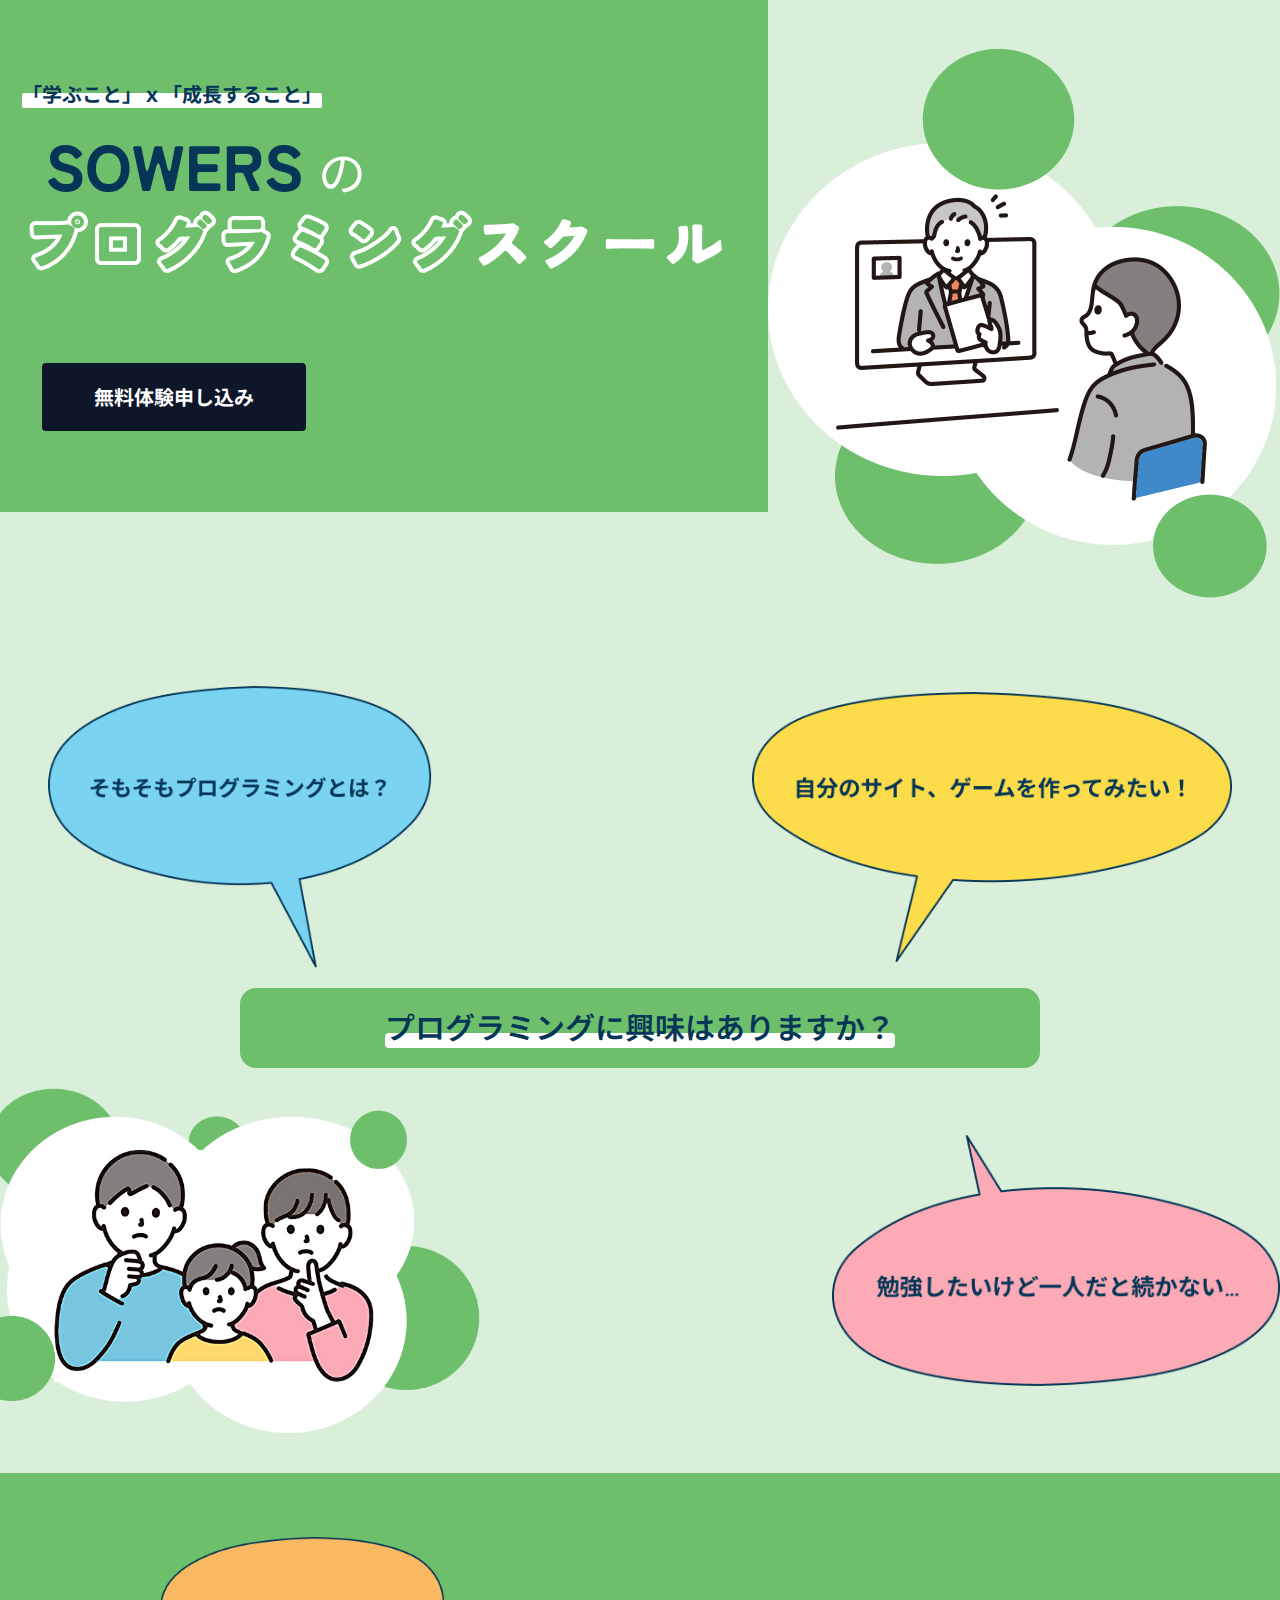
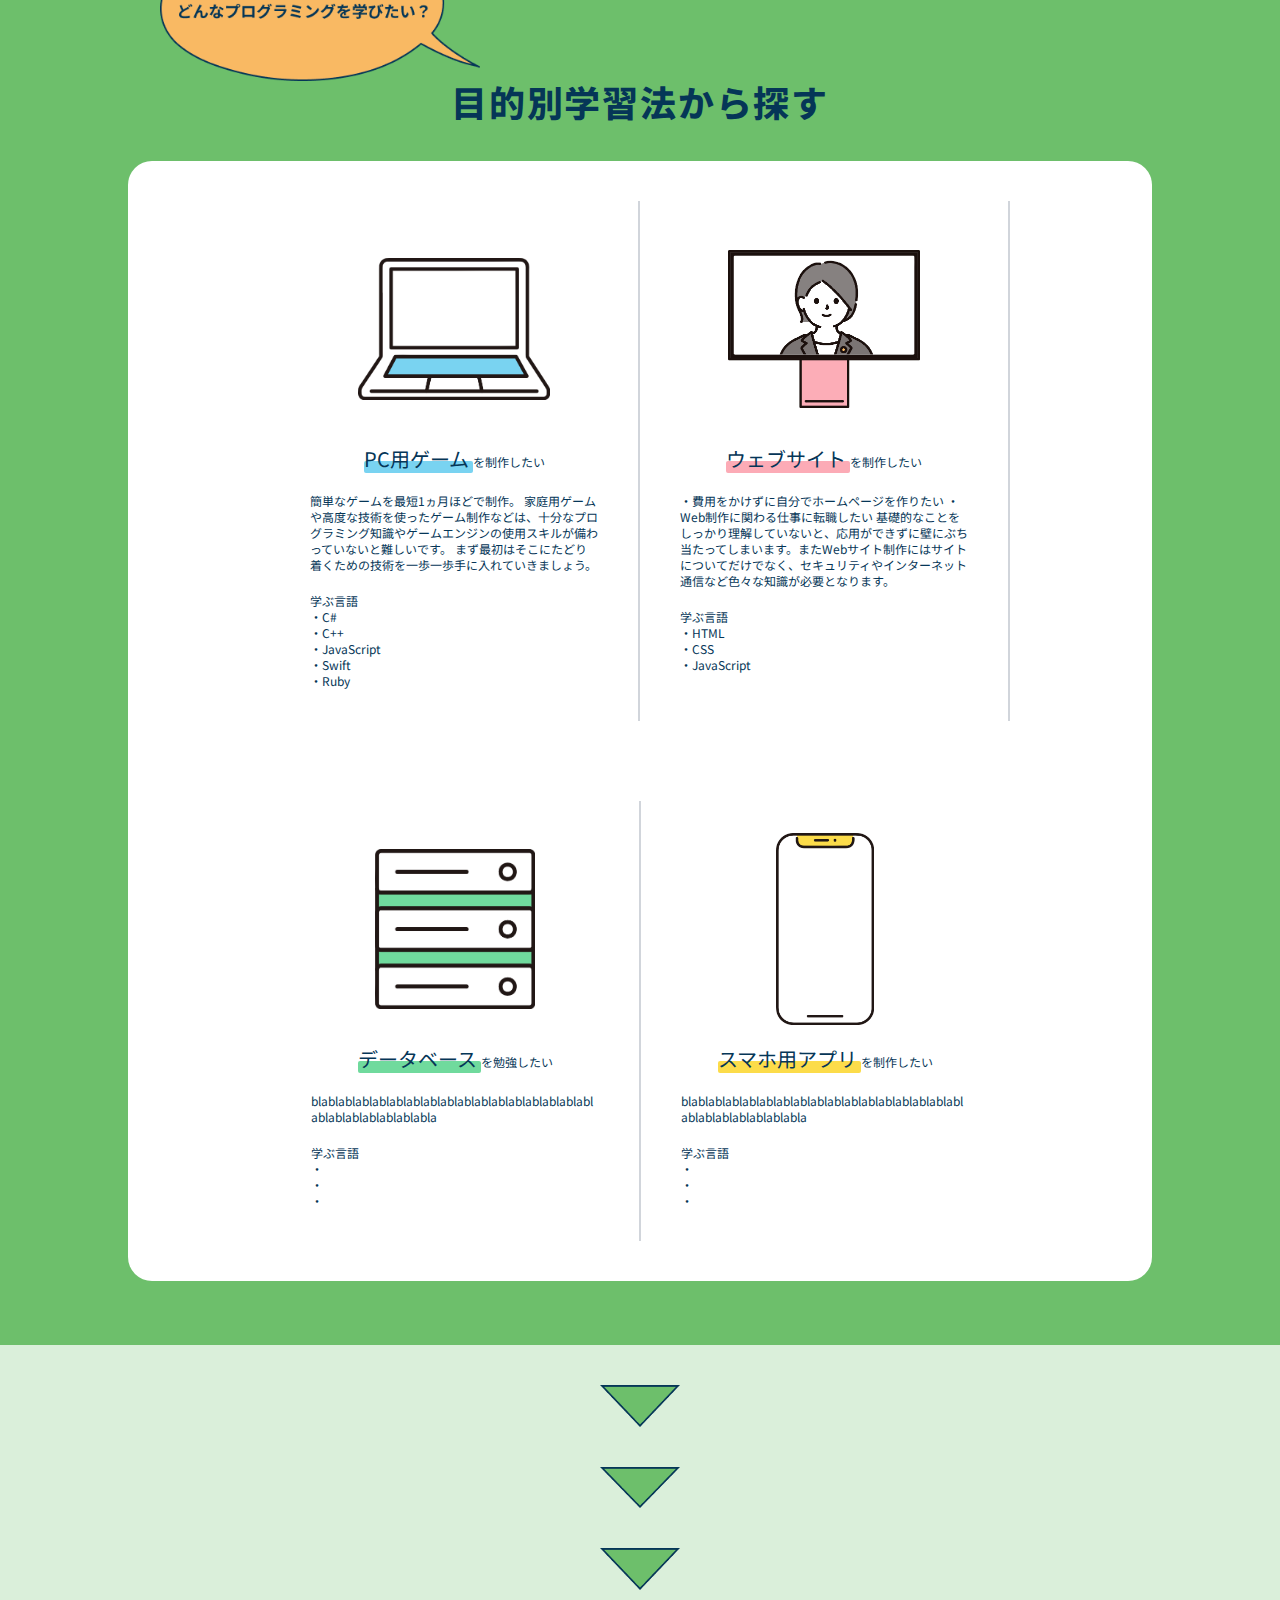
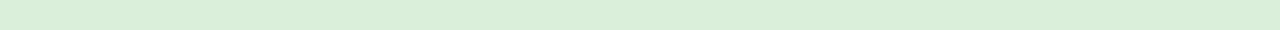
==== index.html @ 25dd5024 "Created a response to the triangle section" ====
<!DOCTYPE html>
<html lang="en">
  <head>
    <meta charset="UTF-8" />
    <meta http-equiv="X-UA-Compatible" content="IE=edge" />
    <meta name="viewport" content="width=device-width, initial-scale=1.0" />
    <link
      href="https://fonts.googleapis.com/css?family=Noto+Sans+JP"
      rel="stylesheet"
    />
    <link rel="stylesheet" href="css/reset.css" />
    <link rel="stylesheet" href="css/style.css" />
    <title>SOWERS SCHOOL</title>
  </head>
  <body>
    <!-- header -->
    <header>
      <div class="xl">
        <div class="header-width">
          <div class="header-leftside">
            <div class="header-font">
              <p>
                <span> 「学ぶこと」ｘ「成長すること」 </span>
              </p>
              <img src="img/title.png" alt="" />
              <div class="button">
                <button class="button-01">無料体験申し込み</button>
              </div>
            </div>
          </div>
        </div>
        <div class="header-rightside">
          <img src="img/top1.png" alt="" />
        </div>
      </div>
      <div class="md">
        <div class="m-header-width">
          <div class="m-header-leftside">
            <div class="m-header-font">
              <p>
                <span> 「学ぶこと」ｘ「成長すること」 </span>
              </p>
            </div>
            <h1>
              <img src="img/title.png" alt="" />
            </h1>
          </div>
          <div class="m-flex">
            <button>無料体験申し込み</button>
            <img src="img/m-top.png" alt="" />
          </div>
        </div>
      </div>
    </header>
    <!-- Interest -->
    <main>
      <section>
        <div class="interest">
          <div class="speechBubble">
            <img class="bubble1" src="img/bubble-1.png" alt="" />
            <img class="bubble2" src="img/bubble-2.png" alt="" />
          </div>
          <h2>
            <div class="interest-bg">
              <span class="interest-text">
                プログラミングに興味はありますか？
              </span>
            </div>
          </h2>
          <div class="speechBubble">
            <img class="hatena" src="img/hatena.png" alt="" />
            <img class="bubble3" src="img/bubble-3.png" alt="" />
          </div>
        </div>
      </section>

 <!-- Way -->
 <section>
  <div class="way">
    <div class="title">
      <img class="bubble4" src="img/bubble-4.png" alt="" />
      <img class="mbubble4" src="img/m-bubble-4.png" alt="" />

      <h2>目的別学習法から探す</h2>
    </div>
    <ul class="way-lists">
      <li class="way-list">
        <img class="blue" src="img/test.png" alt="" />
        <h3>
          <span class="s-blue"> PC用ゲーム </span>
          を制作したい
        </h3>
        <p>
          簡単なゲームを最短1ヵ月ほどで制作。
          家庭用ゲームや高度な技術を使ったゲーム制作などは、十分なプログラミング知識やゲームエンジンの使用スキルが備わっていないと難しいです。
          まず最初はそこにたどり着くための技術を一歩一歩手に入れていきましょう。
        </p>
        <div class="language">
          <p>学ぶ言語</p>
          <ul>
            <li>・C#</li>
            <li>・C++</li>
            <li>・JavaScript</li>
            <li>・Swift</li>
            <li>・Ruby</li>
          </ul>
        </div>
      </li>
      <li class="border"></li>
      <li class="way-list">
        <img class="pink" src="img/test2.png" alt="" />
        <h3>
          <span class="s-pink"> ウェブサイト </span>
          を制作したい
        </h3>
        <p>
          ・費用をかけずに自分でホームページを作りたい
          ・Web制作に関わる仕事に転職したい
          基礎的なことをしっかり理解していないと、応用ができずに壁にぶち当たってしまいます。またWebサイト制作にはサイトについてだけでなく、セキュリティやインターネット通信など色々な知識が必要となります。
        </p>
        <div class="language">
          <p>学ぶ言語</p>
          <ul>
            <li>・HTML</li>
            <li>・CSS</li>
            <li>・JavaScript</li>
          </ul>
        </div>
      </li>
      <li class="border"></li>
      <li class="way-list">
        <img class="green" src="img/test3.png" alt="" />
        <h3>
          <span class="s-green"> データベース </span>
          を勉強したい
        </h3>
        <p>
          blablablablablablablablablablablablablablablablablablablablablablablabla
        </p>
        <div class="language">
          <p>学ぶ言語</p>
          <ul>
            <li>・</li>
            <li>・</li>
            <li>・</li>
          </ul>
        </div>
      </li>
      <li class="border"></li>
      <li class="way-list">
        <img class="yellow" src="img/test4.png" alt="" />
        <h3>
          <span class="s-yellow"> スマホ用アプリ </span>
          を制作したい
        </h3>
        <p>
          blablablablablablablablablablablablablablablablablablablablablablablabla
        </p>
        <div class="language">
          <p>学ぶ言語</p>
          <ul>
            <li>・</li>
            <li>・</li>
            <li>・</li>
          </ul>
        </div>
      </li>
    </ul>
  </div>
</section>
 <!-- Triangle -->
      <div>
        <img class="triangle" src="img/triangle.png" alt="" />
        <img class="triangle" src="img/triangle.png" alt="" />
        <img class="triangle" src="img/triangle.png" alt="" />
      </div>




  </body>
</html>
---- css/style.css ----
body {
  background-color: rgb(109 191 107 / 0.25);
  background-color: rgb(109 191 107 / 0.25);
  color: rgb(5 54 87 / 1);
  line-height: 1.5;
  font-family: "Noto Sans JP", "Arial", "sans-serif";
}
.font-mono {
  font-family: ui-monospace, SFMono-Regular, Menlo, Monaco, Consolas,
    "Liberation Mono", "Courier New", monospace;
}
/* ------------------------------
    header
------------------------------ */
.xl {
  display: none;
}
.m-header-width {
  background-color: rgb(109 191 107 / 1);
  height: 23rem;
  padding-top: 3rem;
}
.m-header-font {
  color: rgb(5 54 87 / 1);
  font-size: 0.875rem /* 14px */;
  line-height: 1.25rem /* 20px */;
  font-weight: 700;
}
.m-header-font p {
  position: relative;
  z-index: 10;
  text-align: center;
  margin-right:3rem ;
}
.m-header-font p span {
  position: relative;
}
.m-header-font p span::after {
  position: absolute;
  content: "";
  background-color: white;
  height: 8px;
  bottom: 0;
  left: 0;
  right: 0;
  z-index: -1;
  border-radius: 0.125rem /* 2px */;
}
.m-header-width .m-header-leftside h1 {
  text-align: center;
}
.m-header-width h1 img {
  width: 18rem;
  text-align: center;

}
.m-flex {
  display: flex;
  justify-content: center;
}
.m-flex button {
  width: 8rem /* 160px */;
  height: 3rem /* 48px */;
  border-width: 4px;
  font-size: 0.6rem;
  line-height: 1.25rem /* 20px */;
  background-color: rgb(14, 22, 41);
  color: white;
  border-color: rgb(14, 22, 41);
  padding: 0.5rem 1rem /* 8px 16px*/;
  border-radius: 0.25rem /* 4px */;
  margin: 1.25rem /* 20px */;
}
.m-flex button:hover {
  background-color: rgb(15 23 42 / 0.75);
}
.m-flex img {
  width: 10rem /* 160px */;
  margin-top: 3rem;
}

@media (min-width: 640px) {
  .xl {
    display: none;
  }
  .m-header-width {
    background-color: rgb(109 191 107 / 1);
    height: 30rem;
    padding-top: 3rem;
  }
  .m-header-font p {
    position: relative;
    z-index: 10;
    text-align: center;
    margin-right:12rem ;
  }
  .m-header-width .m-header-leftside h1 {
    text-align: center;
  }
  .m-header-width h1 img {
    width: 30rem;
  }
  .m-header-leftside {
    margin-left: 5rem;
  }
  .m-flex {
    display: flex;
    justify-content: center;
  }
  .m-flex img {
    width: 13rem /* 160px */;
    margin-left: 3rem;
  }
}

@media (min-width: 1024px) {
  .md {
    display: none;
  }
  .xl {
    display: flex;
  }
  .header-width {
    width: 60%;
  }
  .header-leftside {
    background-color: rgb(109 191 107 / 1);
    height: 32rem /* 512px */;
    top: 12rem /* 192px */;
    display: flex;
    justify-content: center;
    padding-top: 5rem /* 80px */;
  }
  .header-font {
    font-size: 1.25rem /* 20px */;
    line-height: 1.75rem /* 28px */;
    font-weight: 700;
  }
  .header-font p {
    position: relative;
    z-index: 10;
  }
  .header-font p span {
    position: relative;
  }
  .header-font p span::after {
    position: absolute;
    content: "";
    background-color: white;
    height: 15px;
    bottom: 0;
    left: 0;
    right: 0;
    z-index: -1;
    border-radius: 0.125rem /* 2px */;
  }
  .header-font img {
    margin-top: 1.25rem /* 20px */;
    margin-bottom: 1.25rem /* 20px */;
  }
  .header-font .button {
    margin-top: 2.5rem /* 40px */;
    margin-bottom: 2.5rem /* 40px */;
  }
  .header-font .button .button-01 {
    border-width: 4px;
    background-color: rgb(14, 22, 41);
    color: white;
    font-weight: 700;
    border-color: rgb(14, 22, 41);
    padding: 1rem 3rem /* 8px 16px*/;
    border-radius: 0.25rem /* 4px */;
    margin: 1.25rem /* 20px */;
  }
  .header-font .button .button-01:hover {
    background-color: rgb(15 23 42 / 0.75);
  }
  .header-rightside {
    width: 40%;
    display: flex;
  }
  .header-rightside img {
    margin: 3rem auto;
  }
}
/* ------------------------------
    Interest
------------------------------ */
.interest {
  margin-top: 2.5rem /* 40px */;
  margin-bottom: 2.5rem /* 40px */;
}
.speechBubble {
  display: flex;
  justify-content: center;
}
.speechBubble .bubble1 {
  object-fit: contain;
  width: 8rem;
  margin-right: 1rem;

}
.speechBubble .bubble2 {
  object-fit: contain;
  width: 10rem;
  margin-left: 1rem;
}
.interest h2 {
  margin-top: 1.25rem /* 20px */;
  margin-bottom: 1.25rem /* 20px */;
  text-align: center;
  font-weight: 600;
}
.interest-bg {
  background-color: rgb(109 191 107 / 1);
  height: 3rem;
  padding: 0.5rem ;
  width: 20rem;
  border-radius: 1rem /* 16px */;
  position: relative;
  z-index: 10;
  margin-left: auto;
  margin-right: auto;
}
.interest-text {
  position: relative;
}
.interest-text::after {
  position: absolute;
  content: "";
  background-color: white;
  height: 8px;
  bottom: 0;
  left: 0;
  right: 0;
  z-index: -1;
  border-radius: 0.25rem /* 4px */;
  letter-spacing: 0.05em;
}
.speechBubble .hatena {
  object-fit: contain;
  width: 10rem;
  margin-right: 1rem;
}
.speechBubble .bubble3 {
  object-fit: contain;
  width: 8rem;
  margin-left: 1rem;
}
@media (min-width: 768px) {  
  .interest {
    margin-top: 2.5rem /* 40px */;
    margin-bottom: 2.5rem /* 40px */;
  }
  .speechBubble {
    display: flex;
    justify-content: center;
  }
  .speechBubble .bubble1 {
    object-fit: contain;
    width: 10rem;
    margin-right: 3rem;
  
  }
  .speechBubble .bubble2 {
    object-fit: contain;
    width: 12rem;
    margin-left: 1rem;
  }
  .interest h2 {
    margin-top: 1.25rem /* 20px */;
    margin-bottom: 1.25rem /* 20px */;
    text-align: center;
    font-weight: 600;
    font-size: 1.3rem;
    line-height: 2rem/* 32px */;
  }
  .interest-bg {
    background-color: rgb(109 191 107 / 1);
    height: 3rem;
    padding: 0.5rem ;
    width: 30rem;
    border-radius: 1rem /* 16px */;
    position: relative;
    z-index: 10;
    margin-left: auto;
    margin-right: auto;
  }
  .interest-text {
    position: relative;
  }
  .interest-text::after {
    position: absolute;
    content: "";
    background-color: white;
    height: 8px;
    bottom: 0;
    left: 0;
    right: 0;
    z-index: -1;
    border-radius: 0.25rem /* 4px */;
    letter-spacing: 0.05em;
  }
  .speechBubble .hatena {
    object-fit: contain;
    width: 14rem;
    margin-right: 1rem;
  }
  .speechBubble .bubble3 {
    object-fit: contain;
    width: 12rem;
    margin-left: 3rem;
  }
  }
@media (min-width: 1024px) {
  .interest {
    margin-top: 2.5rem /* 40px */;
    margin-bottom: 2.5rem /* 40px */;
  }
  .speechBubble {
    display: flex;
    justify-content: center;
  }
  .speechBubble .bubble1 {
    object-fit: contain;
    width: 24rem /* 384px */;
    margin-left: 10rem /* 160px */;
    margin-right: 10rem /* 160px */;
  }
  .speechBubble .bubble2 {
    object-fit: contain;
    width: 30rem /* 480px */;
    margin-left: 10rem /* 160px */;
    margin-right: 10rem /* 160px */;
  }
  .interest h2 {
    font-size: 1.875rem /* 30px */;
    line-height: 2.25rem /* 36px */;
    margin-top: 1.25rem /* 20px */;
    margin-bottom: 1.25rem /* 20px */;
    text-align: center;
    font-weight: 600;
  }
  .interest-bg {
    background-color: rgb(109 191 107 / 1);
    height: 5rem /* 80px */;
    padding: 1.25rem /* 20px */;
    width: 50rem /* 800px */;
    border-radius: 1rem /* 16px */;
    position: relative;
    z-index: 10;
    margin-left: auto;
    margin-right: auto;
  }
  .interest-text {
    position: relative;
  }
  .interest-text::after {
    position: absolute;
    content: "";
    background-color: white;
    height: 15px;
    bottom: 0;
    left: 0;
    right: 0;
    z-index: -1;
    border-radius: 0.25rem /* 4px */;
    letter-spacing: 0.05em;
  }
  .speechBubble .hatena {
    object-fit: contain;
    width: 32rem /* 512px */;
    margin-left: 10rem /* 160px */;
    margin-right: 10rem /* 160px */;
  }
  .speechBubble .bubble3 {
    object-fit: contain;
    width: 28rem /* 448px */;
    margin-left: 12rem /* 192px */;
    margin-right: 12rem /* 192px */;
  }
}


/* ------------------------------
    Way
------------------------------ */
.way {
  background-color: rgb(109 191 107 /1);
  padding-bottom: 4rem /* 64px */;
}

.way .title .bubble4 {
  display: none;
}
.way .title .mbubble4 {
width: 30%;
}
.way .title h2 {
  font-size: 1.5rem ;
  line-height: 1rem /* 40px */;
  font-weight: 800;
  text-align: center;
  letter-spacing: 0.05em;
  margin-bottom: 3rem;
}
.way .way-lists {
  display: flex;
  flex-direction: column;
  flex-wrap: wrap;
  justify-content: center;
  background-color: white;
  border-radius: 1.5rem /* 24px */;
  width: 20rem;
  margin: 0 auto;
}
.way .border {
  display: none;
}
.way-list {
  width: 15rem ;
  text-align: center;
  margin: 0 auto;
padding: 2rem 0;
  border-bottom: dotted rgb(209 213 219 / 1);
}

.way-list:last-child {
  border-bottom: none;
}
.way-list .blue {
  object-fit: contain;
  height: 8rem ;
  width: 8rem ;
}
.way-list .pink {
  object-fit: contain;
  height: 8rem ;
  width: 8rem ;
}
.way-list .green {
  object-fit: contain;
  height: 8rem ;
  width: 8rem ;
}
.way-list .yellow {
  object-fit: contain;
  height: 8rem ;
  width: 8rem ;
}
.way-list h3 {
  text-align: center;
  position: relative;
  z-index: 10;
  margin: 1rem 0;
}
.way-list .s-blue {
  font-size: 1rem ;
  position: relative;
}
.way-list .s-blue::after {
  position: absolute;
  content: "";
  background-color: rgb(121 211 241 / 1);
  height: 8px;
  bottom: 0;
  left: 0;
  right: 0;
  z-index: -1;
  border-radius: 0.125rem /* 2px */;
}
.way-list .s-pink {
  font-size: 1rem ;
  position: relative;
}
.way-list .s-pink::after {
  position: absolute;
  content: "";
  background-color: rgb(252 171 182 / 1);
  height: 8px;
  bottom: 0;
  left: 0;
  right: 0;
  z-index: -1;
  border-radius: 0.125rem /* 2px */;
}
.way-list .s-green {
  font-size: 1rem ;
  position: relative;
}
.way-list .s-green::after {
  position: absolute;
  content: "";
  background-color: rgb(112 218 157 / 1);
  height: 8px;
  bottom: 0;
  left: 0;
  right: 0;
  z-index: -1;
  border-radius: 0.125rem /* 2px */;
}
.way-list .s-yellow {
  font-size: 1rem ;
  position: relative;
}
.way-list .s-yellow::after {
  position: absolute;
  content: "";
  background-color: rgb(252 220 74 / 1);
  height: 8px;
  bottom: 0;
  left: 0;
  right: 0;
  z-index: -1;
  border-radius: 0.125rem /* 2px */;
}
.way-list p {
  overflow-wrap: break-word;
  text-align: start;
  font-size: 0.75rem/* 12px */;
    line-height: 1rem/* 16px */;
}
.way-list .language {
  margin-top: 1.25rem /* 20px */;
}
.language ul {
  text-align: start;
  font-size: 0.75rem/* 12px */;
    line-height: 1rem/* 16px */;
}
@media (min-width: 768px) { 
  .way {
    background-color: rgb(109 191 107 /1);
    padding-top: 1rem /* 64px */;
    padding-bottom: 1rem /* 64px */;
  }
  .way .title {
    display: flex;
    flex-direction: column;
  }
  .way .title .bubble4 {
    display: block;
    width: 12rem;
    align-self: center;
    margin-right: 35rem;
  }
  .way .title .mbubble4 {
    display: none;
  }
  .way .title h2 {
    margin-bottom: 2.5rem /* 40px */;
    font-size: 2rem ;
    line-height: 2.5rem /* 40px */;
    font-weight: 800;
    text-align: center;
    letter-spacing: 0.05em;
  }
  .way .way-lists {
    display: flex;
    flex-direction: row;
    flex-wrap: wrap;
    justify-content: center;
    background-color: white;
    border-radius: 1.5rem /* 24px */;
    width: 90%;
  }
  .way .border {
    display: block;
    background-color: rgb(209 213 219 / 1);
    width: 0.125rem /* 2px */;
    margin-top: 2.5rem /* 40px */;
    margin-bottom: 2.5rem /* 40px */;
  }
  .way-list {
    width: 10rem;
    text-align: center;
    border: none;
  }
  .way-list .blue {
    margin-left: auto;
    margin-right: auto;
    object-fit: contain;
    height: 8rem;
    width: 8rem;
  }
  .way-list .pink {
    margin-left: auto;
    margin-right: auto;
    object-fit: contain;
    height: 8rem;
    width: 8rem;
  }
  .way-list .green {
    margin-left: auto;
    margin-right: auto;
    object-fit: contain;
    height: 8rem;
    width: 6rem;
  }
  .way-list .yellow {
    margin-left: auto;
    margin-right: auto;
    object-fit: contain;
    height: 8rem;
    width: 8rem;
  }
  .way-list h3 {
    text-align: center;
    margin-top: 1.25rem /* 20px */;
    margin-bottom: 1.25rem /* 20px */;
    position: relative;
    z-index: 10;
    font-size: 0.75rem;
    line-height: 1rem;
   
  }
  .way-list .s-blue {
    font-size: 1rem;
    line-height: 1.5rem;
    position: relative;
    display: block;
  }
  .way-list .s-blue::after {
    position: absolute;
    content: "";
    background-color: rgb(121 211 241 / 1);
    height: 12px;
    bottom: 0;
    left: 1.5rem;
    right: 1.5rem;
    z-index: -1;
    border-radius: 0.125rem /* 2px */;
  }
  .way-list .s-pink {
    font-size: 1rem;
    line-height: 1.5rem;
    position: relative;
    display: block;
  }
  .way-list .s-pink::after {
    position: absolute;
    content: "";
    background-color: rgb(252 171 182 / 1);
    height: 12px;
    bottom: 0;
    left: 1.5rem;
    right: 1.5rem;
    z-index: -1;
    border-radius: 0.125rem /* 2px */;
  }
  .way-list .s-green {
    font-size: 1rem;
    line-height: 1.5rem;
    position: relative;
    display: block;
  }
  .way-list .s-green::after {
    position: absolute;
    content: "";
    background-color: rgb(112 218 157 / 1);
    height: 12px;
    bottom: 0;
    left:1.5rem;
    right: 1.5rem;
    z-index: -1;
    border-radius: 0.125rem /* 2px */;
  }
  .way-list .s-yellow {
    font-size: 1rem;
    line-height: 1.5rem;
    position: relative;
    display: block;
  }
  .way-list .s-yellow::after {
    position: absolute;
    content: "";
    background-color: rgb(252 220 74 / 1);
    height: 12px;
    bottom: 0;
    left: 1rem;
    right: 1rem;
    z-index: -1;
    border-radius: 0.125rem /* 2px */;
  }
  .way-list p {
    font-size: 0.75rem;
    line-height: 1rem;
    overflow-wrap: break-word;
    text-align: start;
  }
  .way-list .language {
    margin-top: 1.25rem /* 20px */;
  }
  .language ul {
    text-align: start;
  }
}

@media (min-width: 1024px) {
  .way {
    background-color: rgb(109 191 107 /1);
    padding-top: 4rem /* 64px */;
    padding-bottom: 4rem /* 64px */;
  }
  .way .title {
    display: flex;
    flex-direction: column;
  }
  .way .title .bubble4 {
    width: 20rem;
    align-self: center;
    margin-right: 40rem;

  }
  .way .title .mbubble4 {
    display: none;
  }
  .way .title h2 {
    margin-bottom: 2.5rem /* 40px */;
    font-size: 2.25rem /* 36px */;
    line-height: 2.5rem /* 40px */;
    font-weight: 800;
    text-align: center;
    letter-spacing: 0.05em;
  }
  .way .way-lists {
    display: flex;
    flex-direction: row;
    flex-wrap: wrap;
    justify-content: center;
    background-color: white;
    border-radius: 1.5rem /* 24px */;
    width: 80%;
  }
  .way .border {
    display: block;
    background-color: rgb(209 213 219 / 1);
    width: 0.125rem /* 2px */;
    margin-top: 2.5rem /* 40px */;
    margin-bottom: 2.5rem /* 40px */;
  }
  .way-list {
    width: 18rem /* 288px */;
    margin: 2.5rem /* 40px */;
    text-align: center;
    border: none;
  }
  .way-list .blue {
    margin-left: auto;
    margin-right: auto;
    object-fit: contain;
    height: 12rem /* 192px */;
    width: 12rem /* 192px */;
  }
  .way-list .pink {
    margin-left: auto;
    margin-right: auto;
    object-fit: contain;
    height: 12rem /* 192px */;
    width: 12rem /* 192px */;
  }
  .way-list .green {
    margin-left: auto;
    margin-right: auto;
    object-fit: contain;
    height: 12rem /* 192px */;
    width: 10rem /* 160px */;
  }
  .way-list .yellow {
    margin-left: auto;
    margin-right: auto;
    object-fit: contain;
    height: 12rem /* 192px */;
    width: 8rem /* 128px */;
  }
  .way-list h3 {
    text-align: center;
    margin-top: 1.25rem /* 20px */;
    margin-bottom: 1.25rem /* 20px */;
    position: relative;
    z-index: 10;
  }
  .way-list .s-blue {
    font-size: 1.25rem /* 20px */;
    line-height: 1.75rem /* 28px */;
    position: relative;
    display: inline;
  }
  .way-list .s-blue::after {
    position: absolute;
    content: "";
    background-color: rgb(121 211 241 / 1);
    height: 12px;
    bottom: 0;
    left: 0;
    right: 0;
    z-index: -1;
    border-radius: 0.125rem /* 2px */;
  }
  .way-list .s-pink {
    font-size: 1.25rem /* 20px */;
    line-height: 1.75rem /* 28px */;
    position: relative;
    display: inline;
  }
  .way-list .s-pink::after {
    position: absolute;
    content: "";
    background-color: rgb(252 171 182 / 1);
    height: 12px;
    bottom: 0;
    left: 0;
    right: 0;
    z-index: -1;
    border-radius: 0.125rem /* 2px */;
  }
  .way-list .s-green {
    font-size: 1.25rem /* 20px */;
    line-height: 1.75rem /* 28px */;
    position: relative;
    display: inline;
  }
  .way-list .s-green::after {
    position: absolute;
    content: "";
    background-color: rgb(112 218 157 / 1);
    height: 12px;
    bottom: 0;
    left: 0;
    right: 0;
    z-index: -1;
    border-radius: 0.125rem /* 2px */;
  }
  .way-list .s-yellow {
    font-size: 1.25rem /* 20px */;
    line-height: 1.75rem /* 28px */;
    position: relative;
    display: inline;
  }
  .way-list .s-yellow::after {
    position: absolute;
    content: "";
    background-color: rgb(252 220 74 / 1);
    height: 12px;
    bottom: 0;
    left: 0;
    right: 0;
    z-index: -1;
    border-radius: 0.125rem /* 2px */;
  }
  .way-list p {
    overflow-wrap: break-word;
    text-align: start;
  }
  .way-list .language {
    margin-top: 1.25rem /* 20px */;
  }
  .language ul {
    text-align: start;
  }
}
/* ------------------------------
    Triangle
------------------------------ */
.triangle {
  width: 5rem;
  object-fit: contain;
  display: block;
  margin: 1rem auto ;
}
@media (min-width: 1024px) {
  .triangle {
    display: block;
    margin: 2.5rem auto /* 40px */;
  }
}

/* ------------------------------
    Join
------------------------------ */
@media (min-width: 1024px) {
  .join {
    background-image: url("../img/green.png");
    background-repeat: no-repeat;
    background-size: contain;
    background-position: center;
  }
  .join h2 {
    font-size: 2.25rem /* 36px */;
    line-height: 2.5rem /* 40px */;
    font-weight: 800;
    margin-top: 8rem /* 128px */;
    text-align: center;
  }
  .join h3 {
    text-align: center;
    padding-top: 1.25rem /* 20px */;
  }
  .join ul {
    display: flex;
    flex-direction: row;
    flex-wrap: wrap;
    justify-content: center;
    margin-left: 8rem /* 128px */;
    margin-right: 8rem /* 128px */;
  }
  .join1 {
    width: 20rem /* 320px */;
    margin-left: 5rem /* 80px */;
    margin-right: 5rem /* 80px */;
    margin-top: 2.5rem /* 40px */;
    overflow-wrap: break-word;
    text-align: center;
  }
  .join2 {
    width: 20rem /* 320px */;
    margin-left: 5rem /* 80px */;
    margin-right: 5rem /* 80px */;
    margin-top: 6rem /* 96px */;
    overflow-wrap: break-word;
    text-align: center;
  }
  .join3 {
    width: 20rem /* 320px */;
    margin-left: 5rem /* 80px */;
    margin-right: 5rem /* 80px */;
    margin-top: 10rem /* 160px */;
    overflow-wrap: break-word;
    text-align: center;
  }
  .join4 {
    width: 20rem /* 320px */;
    margin-left: 5rem /* 80px */;
    margin-right: 5rem /* 80px */;
    margin-top: 4rem /* 64px */;
    overflow-wrap: break-word;
    text-align: center;
  }
  .join5 {
    width: 20rem /* 320px */;
    margin-left: 5rem /* 80px */;
    margin-right: 5rem /* 80px */;
    margin-top: 10rem /* 160px */;
    overflow-wrap: break-word;
    text-align: center;
  }
  .number {
    text-align: start;
    font-size: 3.75rem /* 60px */;
    line-height: 1;
  }
  .join img {
    margin: 2.5rem auto /* 40px */;
    object-fit: contain;
    height: 8rem /* 128px */;
  }
  .join .content {
    margin-top: 1.25rem /* 20px */;
    margin-bottom: 1.25rem /* 20px */;
  }
  .join .content span {
    font-size: 1.25rem /* 20px */;
    line-height: 1.75rem /* 28px */;
  }
  /* ------------------------------
    Curriculum
------------------------------ */
  .curriculum h2 {
    font-size: 2.25rem /* 36px */;
    line-height: 2.5rem /* 40px */;
    margin-top: 8rem /* 128px */;
    text-align: center;
    font-weight: 800;
  }
  .curriculum h3 {
    text-align: center;
    padding-top: 1.25rem /* 20px */;
    padding-bottom: 1.25rem /* 20px */;
  }
  .curriculum table {
    width: 1000px;
    font-size: 0.875rem /* 14px */;
    line-height: 1.25rem /* 20px */;
    text-align: left;
    color: rgb(107 114 128 / 1);
    margin: 3rem auto;
  }
  .curriculum thead {
    font-size: 0.75rem /* 12px */;
    line-height: 1rem /* 16px */;
    color: rgb(55 65 81 / 1);
    background-color: rgb(109 191 107 / 1);
  }
  .curriculum th {
    padding: 0.75rem 1.5rem /*12px 24px */;
  }
  .curriculum tbody tr {
    background-color: rgb(255 255 255 / 1);
    border-bottom-width: 1px;
  }
  .curriculum tbody tr th {
    padding: 1rem 1.5rem /*16px 24px */;
    font-weight: 500;
    color: rgb(17 24 39 / 1);
    white-space: nowrap;
  }
  .curriculum tbody tr td {
    padding: 1rem 1.5rem /*16px 24px */;
  }
}
/* ------------------------------
    Apply
------------------------------ */
@media (min-width: 1024px) {
  .apply {
    display: flex;
    justify-content: center;
    align-items: center;
    background-color: rgb(109 191 107 / 1);
    height: 20rem /* 320px */;
  }
  .apply button {
    width: 32rem /* 512px */;
    height: 5rem /* 80px */;
    font-size: 1.875rem /* 30px */;
    line-height: 2.25rem /* 36px */;
    border-width: 4px;
    background-color: rgb(15 23 42 / 1);
    color: white;
    font-weight: 700;
    border-color: rgb(15 23 42 / 1);
    border-radius: 0.25rem /* 4px */;
    text-align: center;
  }
  .apply button:hover {
    background-color: rgb(15 23 42 / 0.75);
  }
}
/* ------------------------------
    Footer
------------------------------ */
footer {
  background-color: white;
  text-align: center;
}
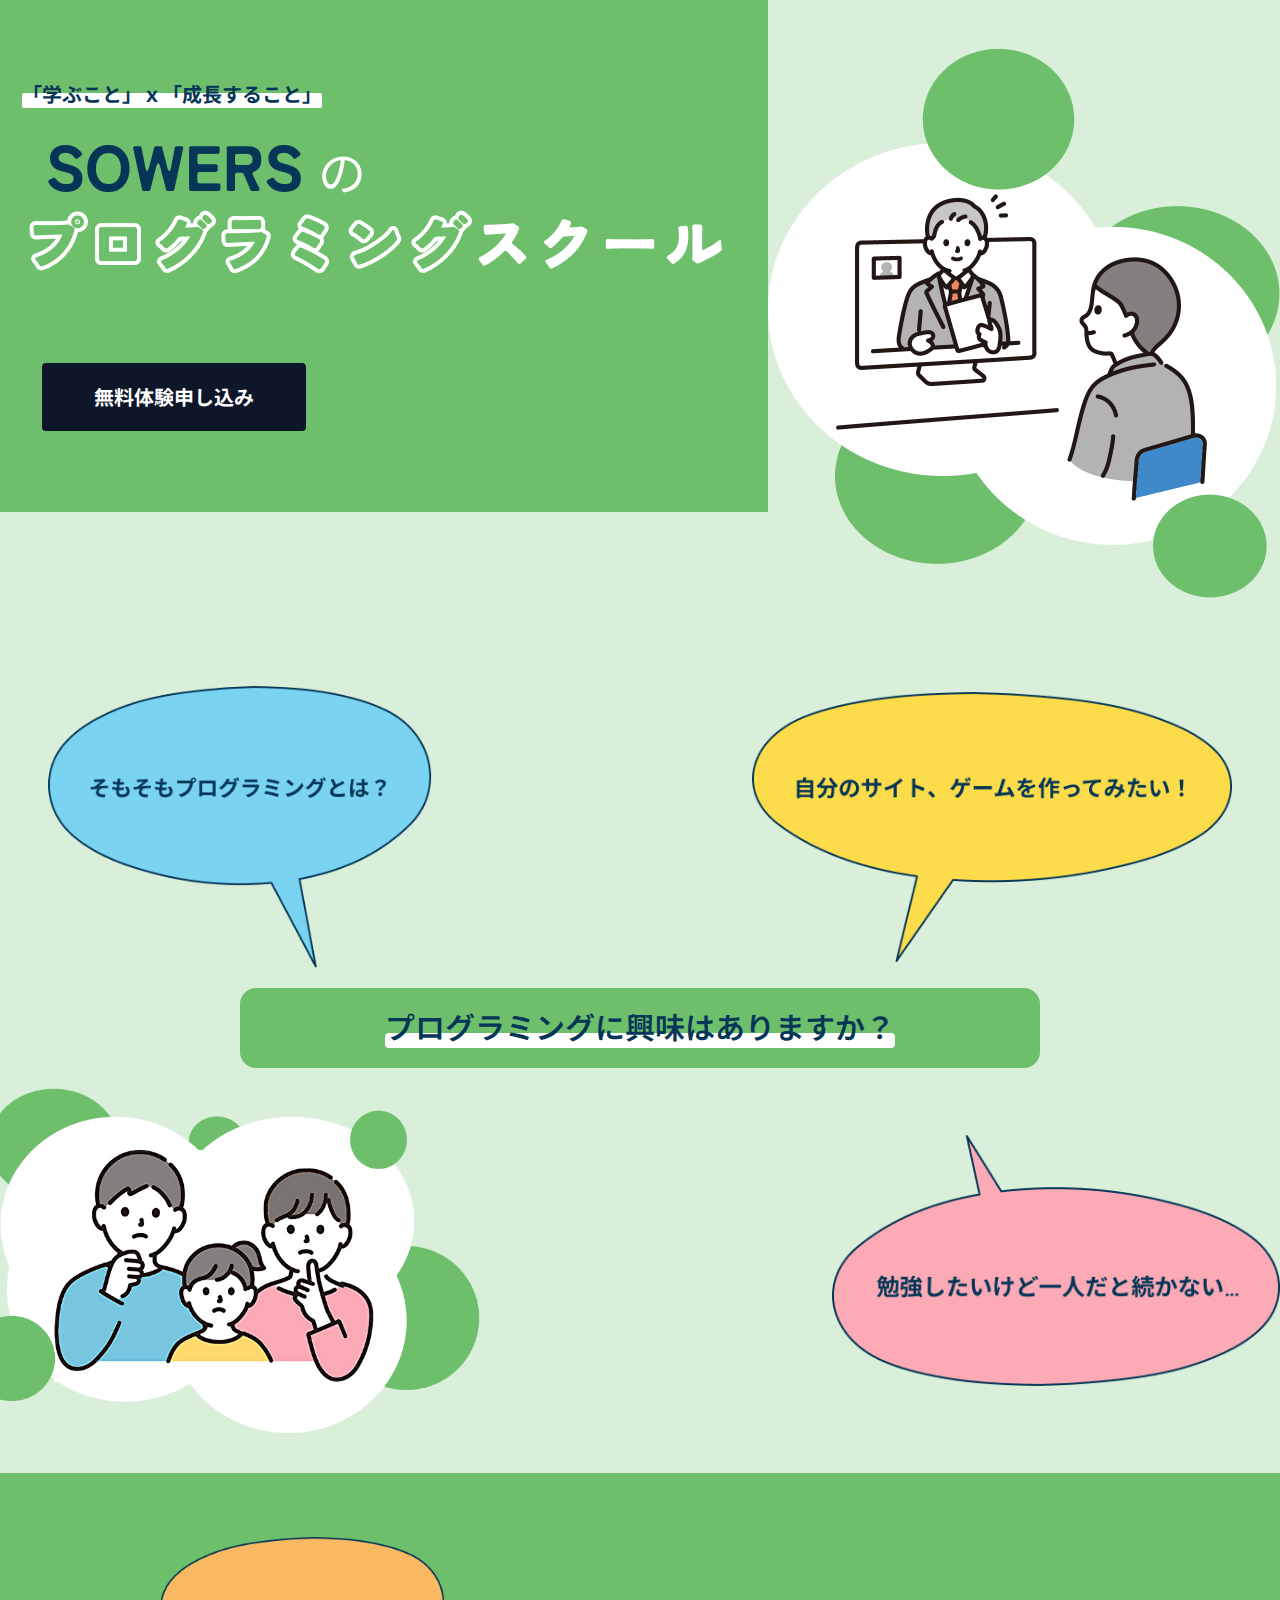
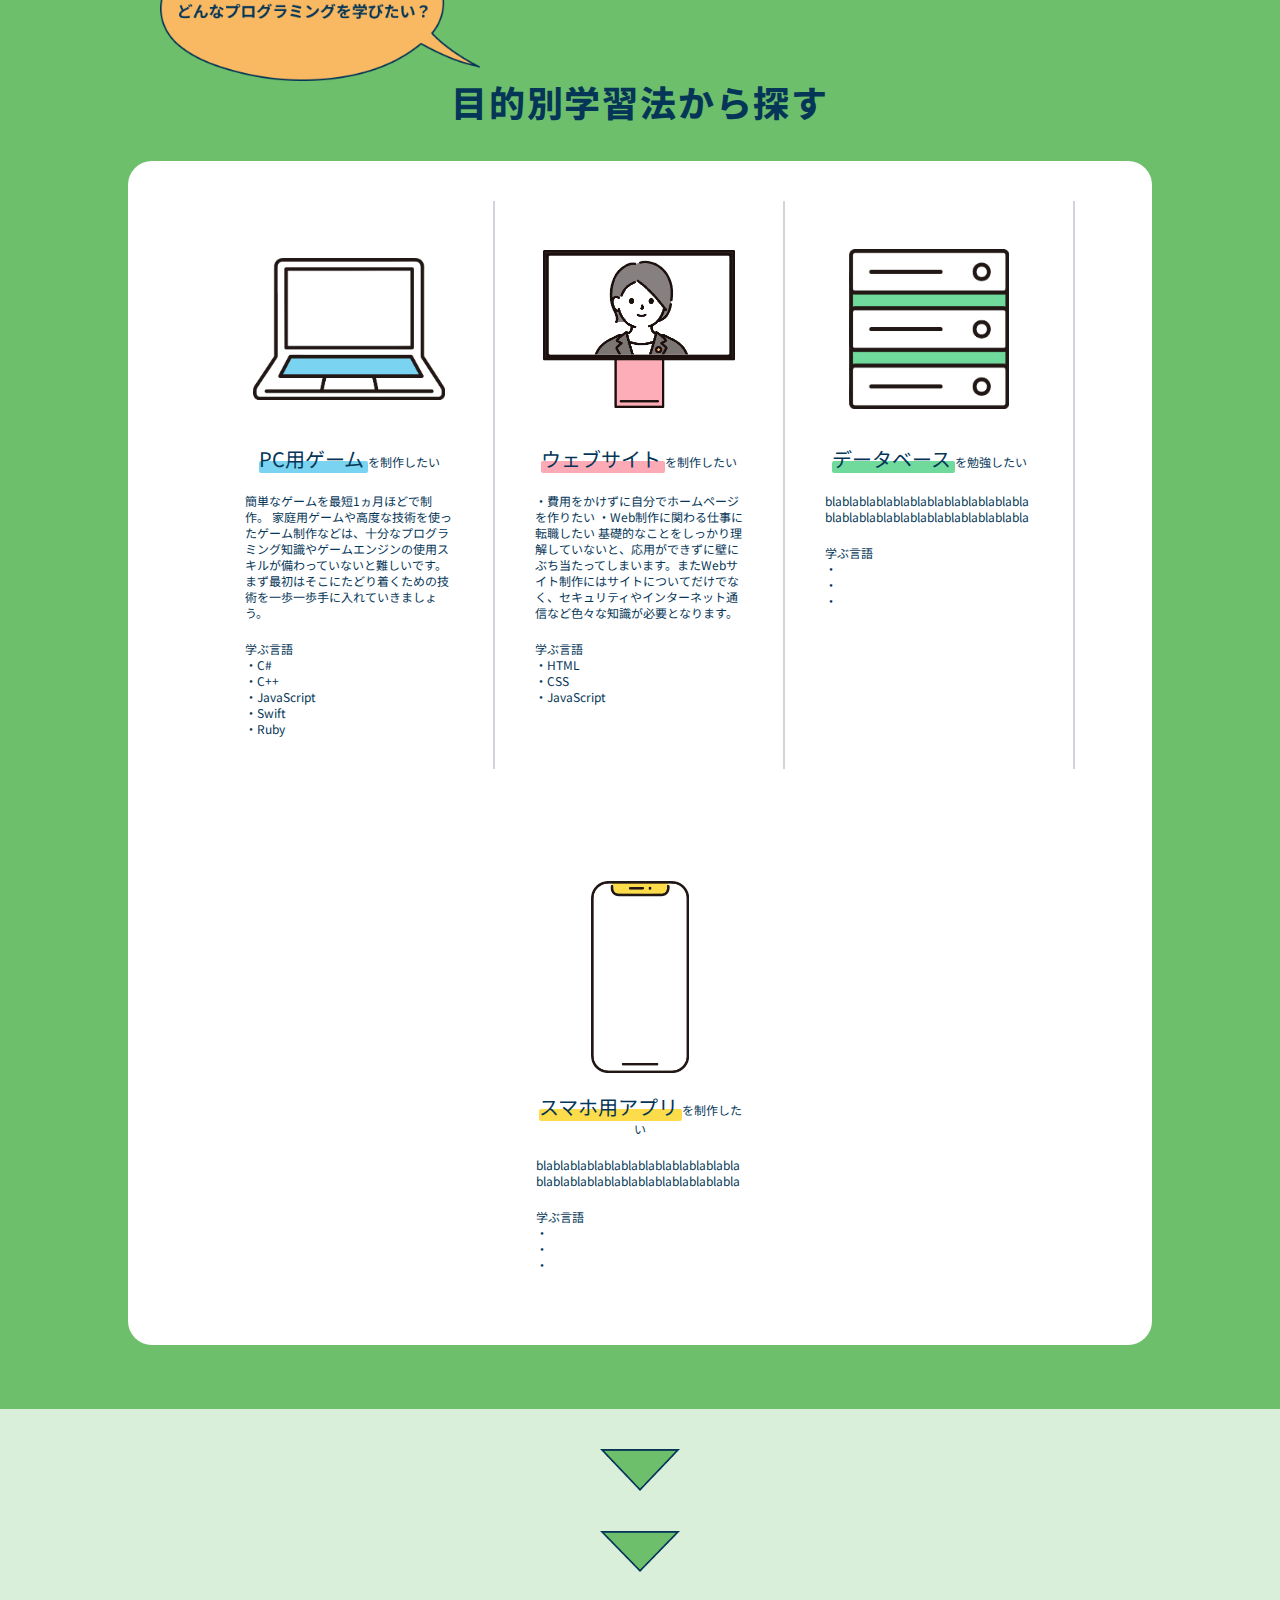
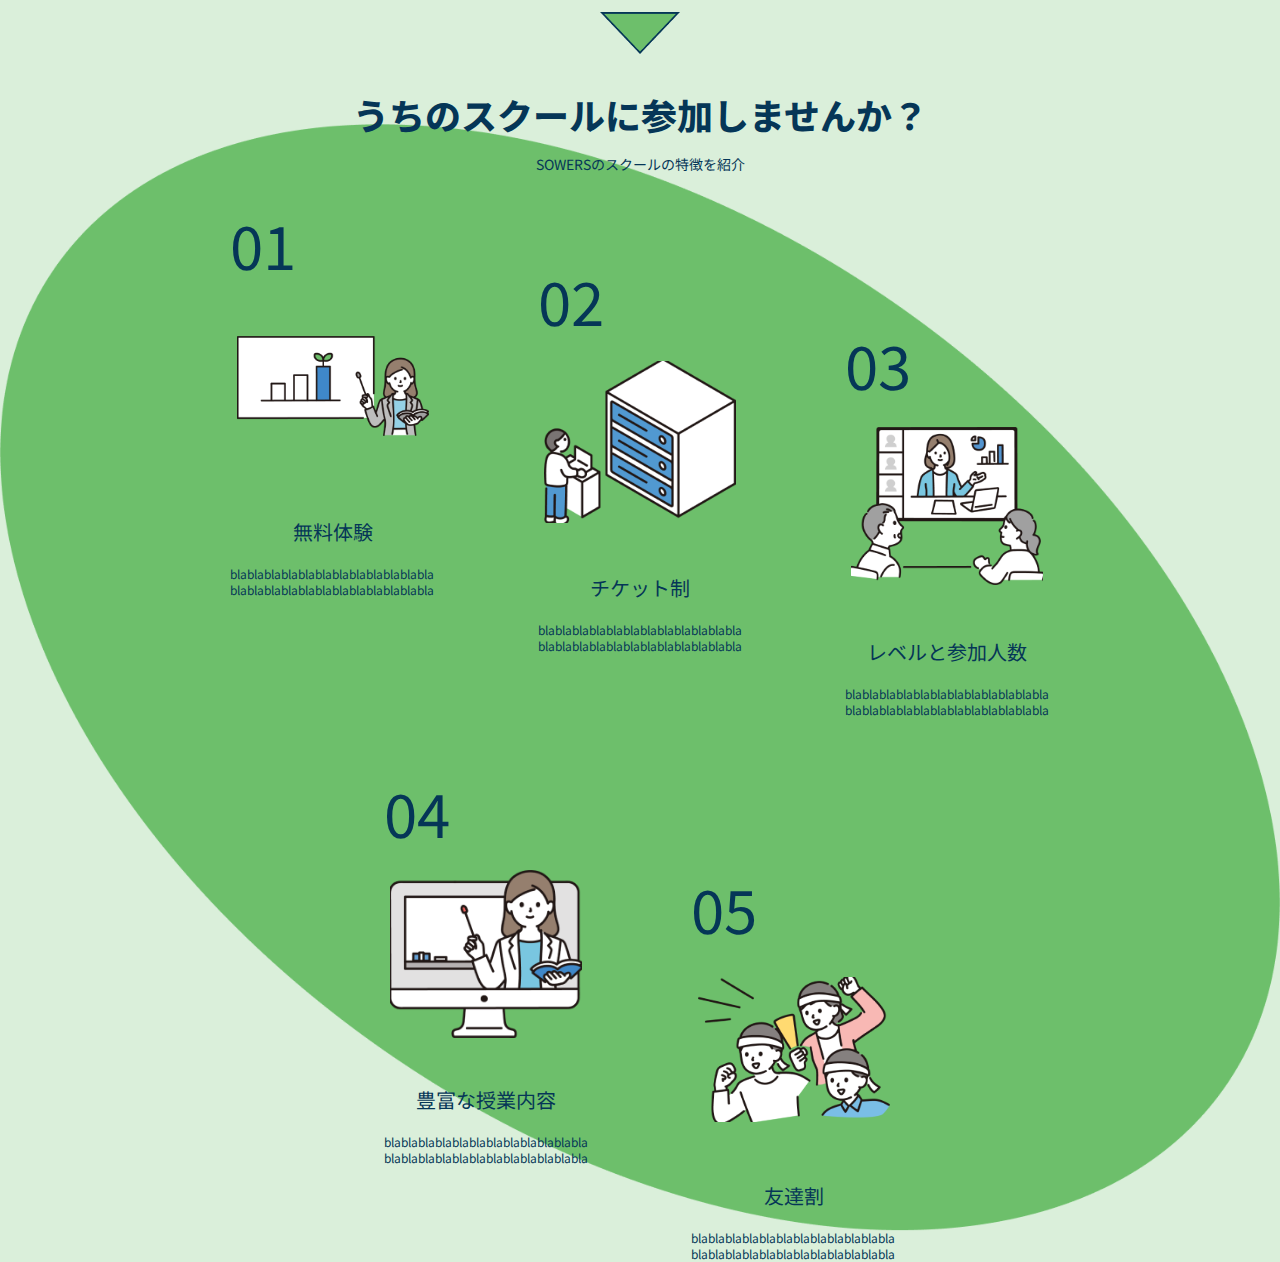
==== commit 8c234923: "Created a response to the join section" ====
--- a/index.html
+++ b/index.html
@@ -175,7 +175,65 @@
         <img class="triangle" src="img/triangle.png" alt="" />
       </div>
 
-
+<!-- Join -->
+      <section class="join">
+        <h2>うちのスクールに参加しませんか？</h2>
+        <h3>SOWERSのスクールの特徴を紹介</h3>
+        <ul>
+          <li class="join1">
+            <p class="number">01</p>
+            <img src="img/01.png" alt="" />
+            <p class="content">
+              <span>無料体験</span>
+            </p>
+            <p class="detail">
+              blablablablablablablablablablablablablablablablablablablablablablablabla
+            </p>
+          </li>
+          <li class="join2">
+            <p class="number">02</p>
+            <img class src="img/02.png" alt="" />
+            <p class="content">
+              <span>チケット制</span>
+            </p>
+            <p class="detail">
+              blablablablablablablablablablablablablablablablablablablablablablablabla
+            </p>
+          </li>
+          <li class="join3">
+            <p class="number">03</p>
+            <img class src="img/03.png" alt="" />
+            <p class="content">
+              <span>レベルと参加人数</span>
+            </p>
+            <p class="detail">
+              blablablablablablablablablablablablablablablablablablablablablablablabla
+            </p>
+          </li>
+          <li class="join4">
+            <p class="number">04</p>
+            <img class src="img/04.png" alt="" />
+            <p class="content">
+              <span> 豊富な授業内容 </span>
+            </p>
+            <p class="detail">
+              blablablablablablablablablablablablablablablablablablablablablablablabla
+            </p>
+          </li>
+          <li class="join5">
+            <p class="number">05</p>
+            <img class src="img/05.png" alt="" />
+            <p class="content">
+              <span>友達割</span>
+            </p>
+            <p class="detail">
+              blablablablablablablablablablablablablablablablablablablablablablablabla
+            </p>
+          </li>
+        </ul>
+      </section>
+     
+ 
 
 
   </body>
--- a/css/style.css
+++ b/css/style.css
@@ -740,7 +740,7 @@
     margin-bottom: 2.5rem /* 40px */;
   }
   .way-list {
-    width: 18rem /* 288px */;
+    width: 13rem;
     margin: 2.5rem /* 40px */;
     text-align: center;
     border: none;
@@ -878,71 +878,205 @@
 /* ------------------------------
     Join
 ------------------------------ */
-@media (min-width: 1024px) {
-  .join {
-    background-image: url("../img/green.png");
+.join{
+  background-image: url("../img/m-green.png");
     background-repeat: no-repeat;
     background-size: contain;
     background-position: center;
+}
+.join h2 {
+  font-size: 1.25rem/* 20px */;
+  line-height: 1.75rem/* 28px */;
+  margin-top: 2rem/* 32px */;
+  text-align: center;
+}
+.join h3 {
+  font-size: 0.875rem/* 14px */;
+  line-height: 1.25rem/* 20px */;
+  text-align: center;
+  padding-top: 0.5rem/* 8px */;
+}
+.join ul {
+  display: flex;
+  flex-direction: row;
+  flex-wrap: wrap;
+  justify-content: center;
+
+}
+.join1 {
+  width: 12rem/* 128px */;
+  margin: 1.25rem;
+  overflow-wrap: break-word;
+  display: flex;
+    flex-direction: column;
+}
+.join2 {
+  width: 12rem/* 128px */;
+  margin: 1.25rem;
+  overflow-wrap: break-word;
+  display: flex;
+    flex-direction: column;
+}
+.join3 {
+  width: 12rem/* 128px */;
+  margin: 1.25rem;
+  overflow-wrap: break-word;
+  display: flex;
+    flex-direction: column;
+}
+.join4 {
+  width: 12rem/* 128px */;
+  margin: 1.25rem;
+  overflow-wrap: break-word;
+  display: flex;
+    flex-direction: column;
+}
+.join5 {
+  width: 12rem/* 128px */;
+  margin: 1.25rem;
+  overflow-wrap: break-word;
+  display: flex;
+    flex-direction: column;
+}
+.number{
+  font-size: 2.25rem/* 36px */;
+    line-height: 2.5rem/* 40px */;
+
+}
+.join img {
+  margin: 1rem auto;
+  object-fit: contain;
+  height: 6rem/* 96px */;
+}
+.join .content {
+  margin: 1rem 0/* 20px */;
+  text-align: center;
+
+}
+.join .content span {
+  font-size: 1rem/* 16px */;
+  line-height: 1.5rem/* 24px */;
+}
+.join .detail {
+  overflow-wrap: break-word;
+  font-size: 0.75rem/* 12px */;
+  line-height: 1rem/* 16px */;
+}
+@media (min-width: 768px) { 
+  .join{
+    background-image: url("../img/green.png");
   }
   .join h2 {
     font-size: 2.25rem /* 36px */;
     line-height: 2.5rem /* 40px */;
     font-weight: 800;
-    margin-top: 8rem /* 128px */;
+    margin-top: 1rem;
     text-align: center;
   }
   .join h3 {
     text-align: center;
     padding-top: 1.25rem /* 20px */;
   }
+
+  .join1 {
+    width: 12rem;
+    margin: 2.5rem 3% 0 3%;
+    overflow-wrap: break-word;
+  }
+  .join2 {
+    width: 12rem;
+    margin: 6rem 3% 0 3%;
+    overflow-wrap: break-word;
+  }
+  .join3 {
+    width: 12rem;
+    margin: 10rem 3% 0 3%;
+    overflow-wrap: break-word;
+  }
+  .join4 {
+    width: 12rem;
+    margin: 0 5% 0 5%;
+    overflow-wrap: break-word;
+  }
+  .join5 {
+    width: 12rem;
+    margin: 4rem 5% 0 5%;
+    overflow-wrap: break-word;
+  }
+  .number {
+    text-align: start;
+    font-size: 3rem;
+    line-height: 1;
+  }
+  .join img {
+
+    object-fit: contain;
+    width: 12rem;
+    height: 8rem/* 96px */;
+  }
+  .join .content {
+    margin-top: 1.25rem /* 20px */;
+    margin-bottom: 1.25rem /* 20px */;
+  }
+  .join .content span {
+    font-size: 1.25rem /* 20px */;
+    line-height: 1.75rem /* 28px */;
+  }
+
+}
+@media (min-width: 1024px) {
+  .join{
+    background-image: url("../img/green.png");
+  }
+  .join h2 {
+    font-size: 2.25rem /* 36px */;
+    line-height: 2.5rem /* 40px */;
+    font-weight: 800;
+    margin-top: 1rem;
+    text-align: center;
+  }
+  .join h3 {
+    text-align: center;
+    padding-top: 1.25rem /* 20px */;
+  }
   .join ul {
-    display: flex;
-    flex-direction: row;
-    flex-wrap: wrap;
-    justify-content: center;
     margin-left: 8rem /* 128px */;
     margin-right: 8rem /* 128px */;
   }
   .join1 {
-    width: 20rem /* 320px */;
-    margin-left: 5rem /* 80px */;
-    margin-right: 5rem /* 80px */;
+    width: 20%;
+    margin-left: 5%;
+    margin-right: 5%;
     margin-top: 2.5rem /* 40px */;
     overflow-wrap: break-word;
-    text-align: center;
   }
   .join2 {
-    width: 20rem /* 320px */;
-    margin-left: 5rem /* 80px */;
-    margin-right: 5rem /* 80px */;
+    width: 20%;
+    margin-left: 5%;
+    margin-right: 5%;
     margin-top: 6rem /* 96px */;
     overflow-wrap: break-word;
-    text-align: center;
   }
   .join3 {
-    width: 20rem /* 320px */;
-    margin-left: 5rem /* 80px */;
-    margin-right: 5rem /* 80px */;
+    width: 20%;
+    margin-left: 5%;
+    margin-right: 5%;
     margin-top: 10rem /* 160px */;
     overflow-wrap: break-word;
-    text-align: center;
   }
   .join4 {
-    width: 20rem /* 320px */;
-    margin-left: 5rem /* 80px */;
-    margin-right: 5rem /* 80px */;
+    width: 20%;
+    margin-left: 5%;
+    margin-right: 5%;
     margin-top: 4rem /* 64px */;
     overflow-wrap: break-word;
-    text-align: center;
   }
   .join5 {
-    width: 20rem /* 320px */;
-    margin-left: 5rem /* 80px */;
-    margin-right: 5rem /* 80px */;
+    width: 20%;
+    margin-left: 5%;
+    margin-right: 5%;
     margin-top: 10rem /* 160px */;
     overflow-wrap: break-word;
-    text-align: center;
   }
   .number {
     text-align: start;
@@ -950,9 +1084,7 @@
     line-height: 1;
   }
   .join img {
-    margin: 2.5rem auto /* 40px */;
-    object-fit: contain;
-    height: 8rem /* 128px */;
+    height: 12rem;
   }
   .join .content {
     margin-top: 1.25rem /* 20px */;
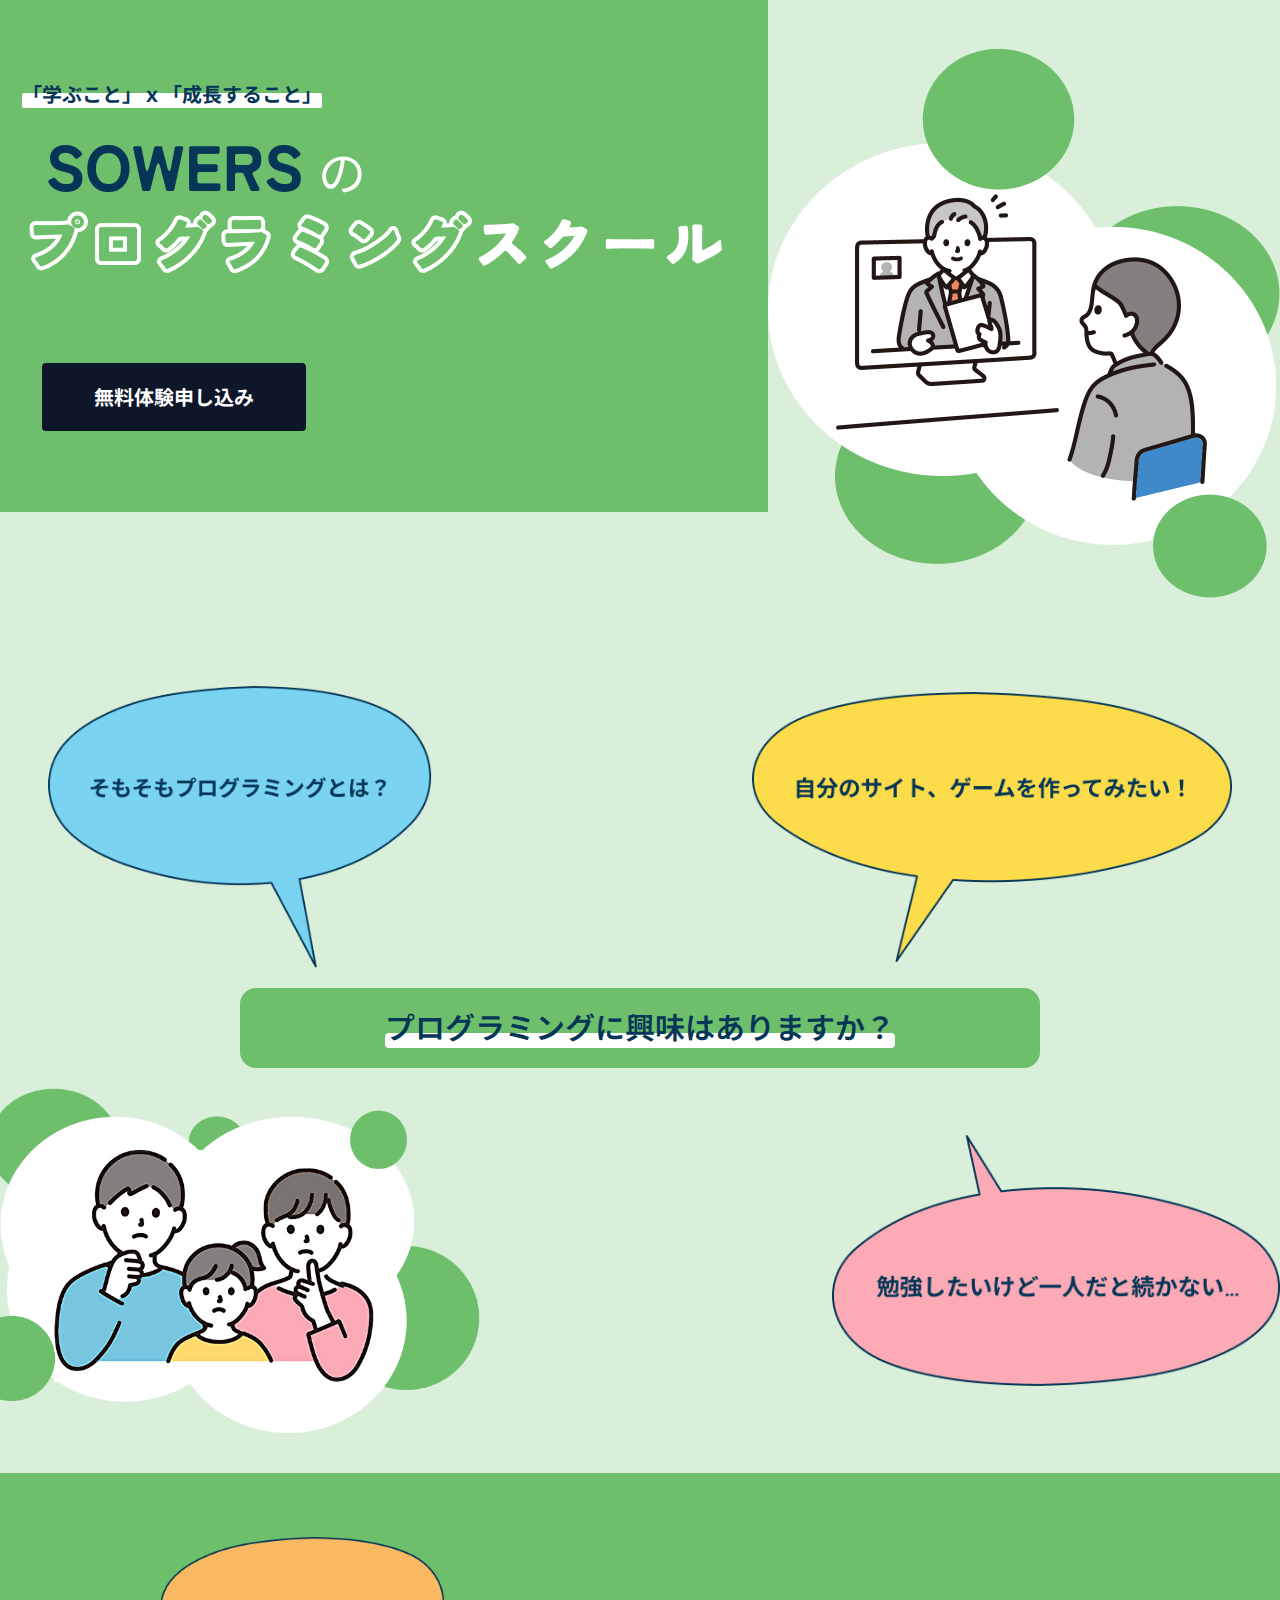
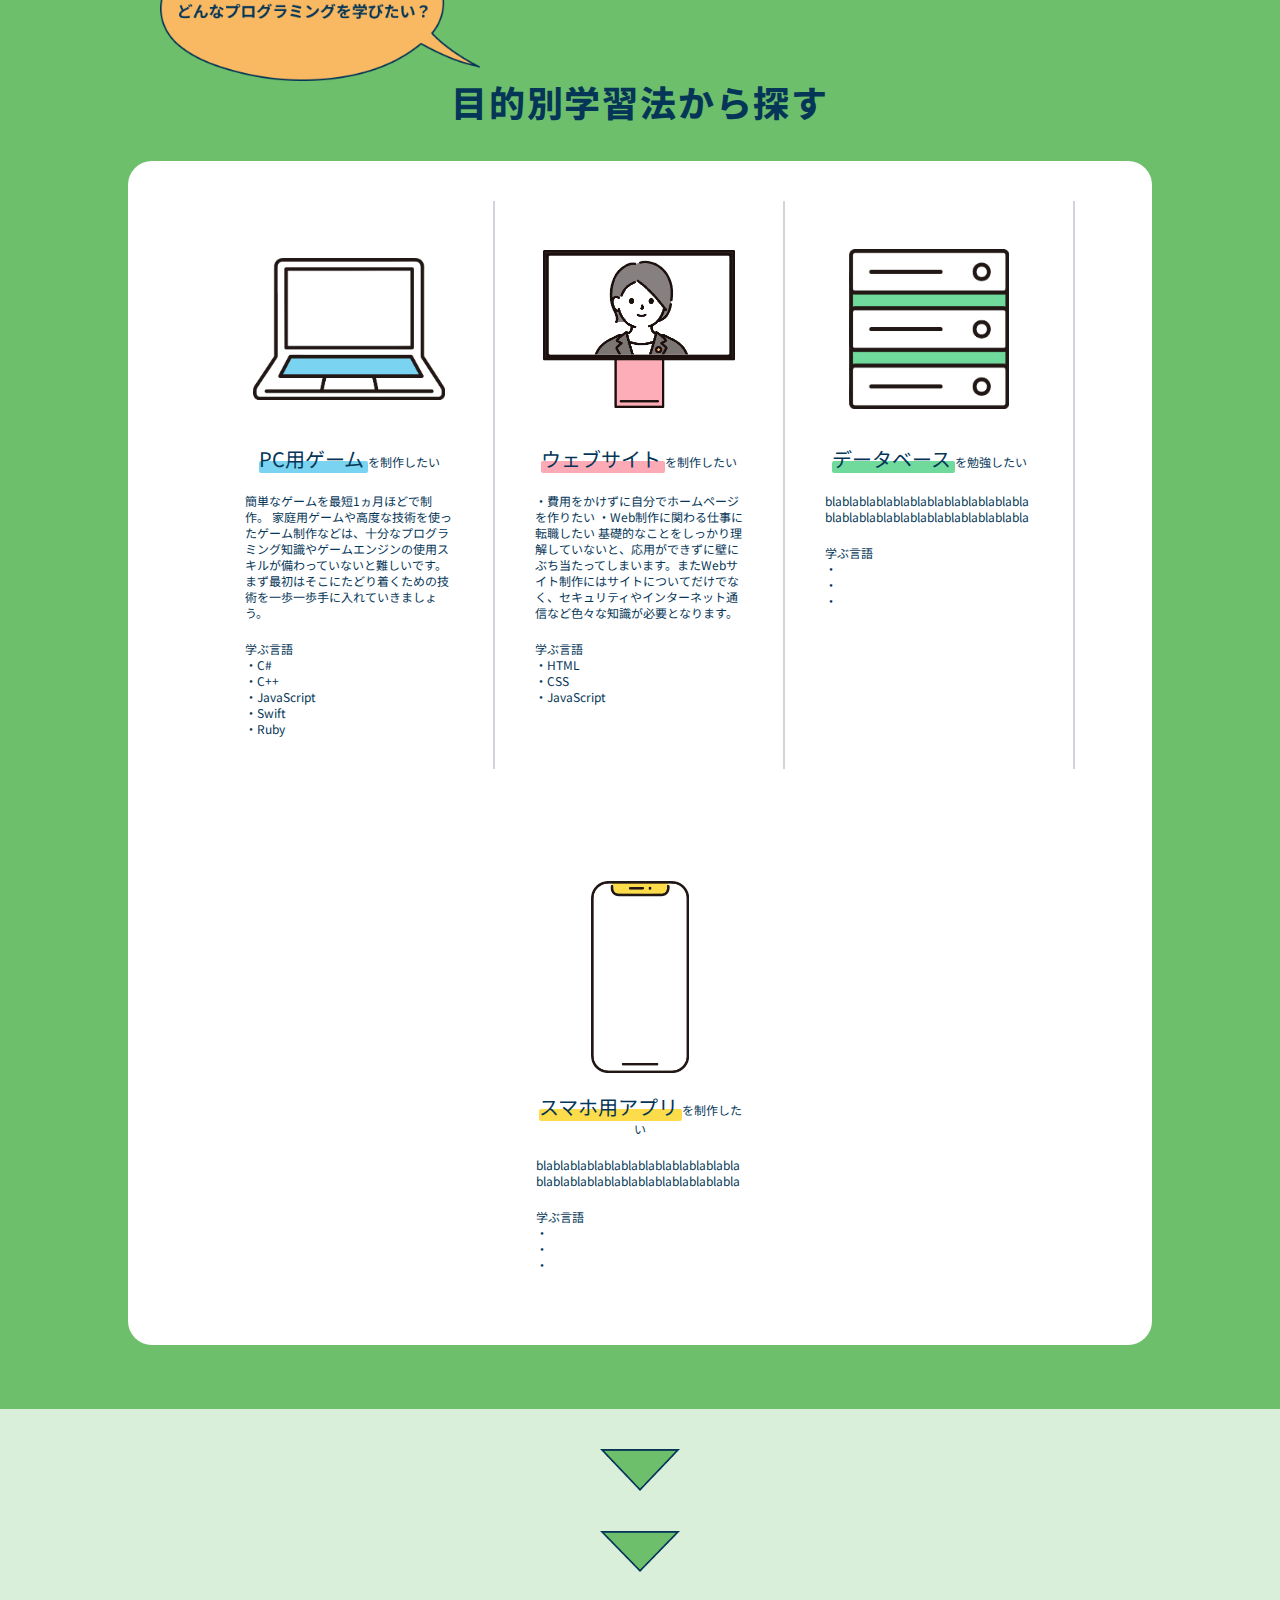
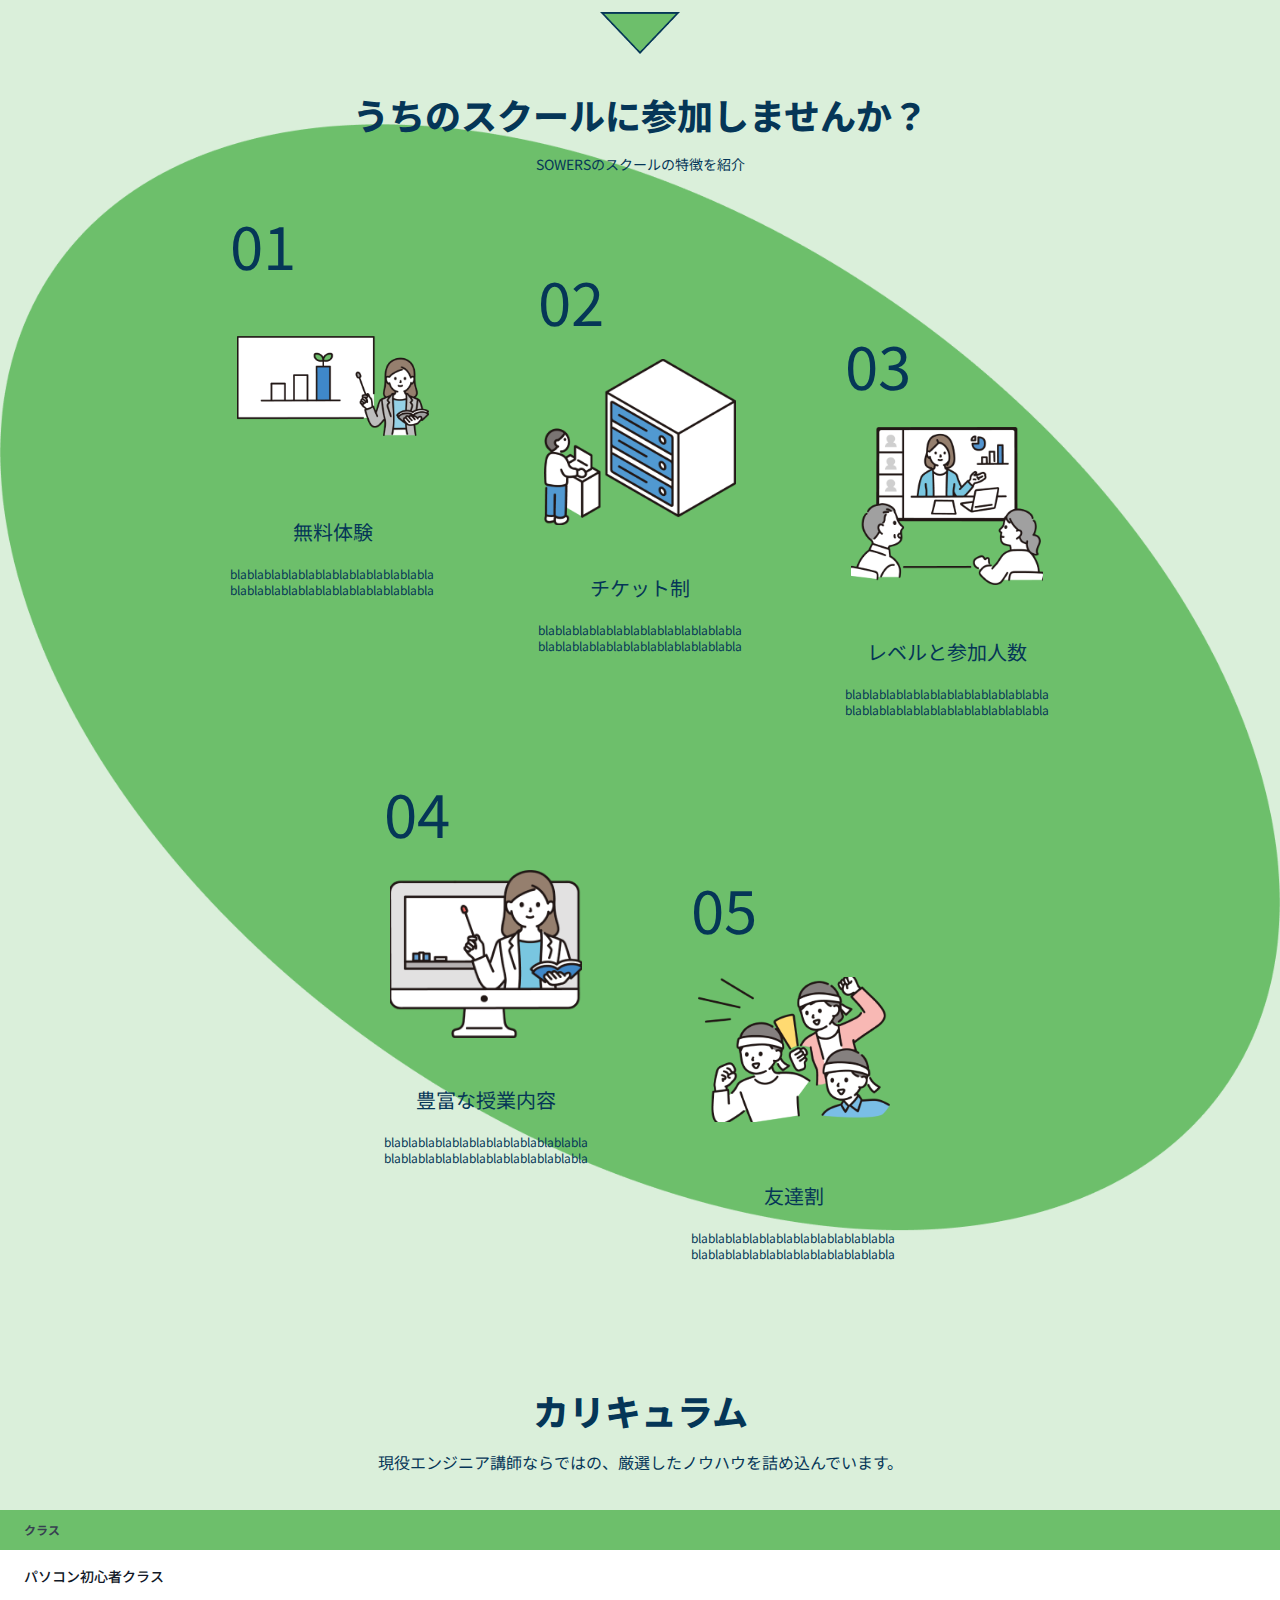
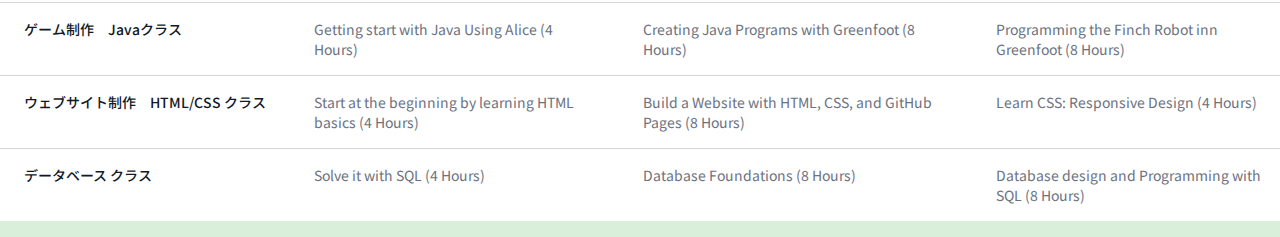
==== commit 5be47ac0: "Created a response to the curriculum section" ====
--- a/index.html
+++ b/index.html
@@ -15,7 +15,7 @@
   <body>
     <!-- header -->
     <header>
-      <div class="xl">
+      <div class="t-xl">
         <div class="header-width">
           <div class="header-leftside">
             <div class="header-font">
@@ -33,7 +33,7 @@
           <img src="img/top1.png" alt="" />
         </div>
       </div>
-      <div class="md">
+      <div class="t-md">
         <div class="m-header-width">
           <div class="m-header-leftside">
             <div class="m-header-font">
@@ -74,108 +74,108 @@
         </div>
       </section>
 
- <!-- Way -->
- <section>
-  <div class="way">
-    <div class="title">
-      <img class="bubble4" src="img/bubble-4.png" alt="" />
-      <img class="mbubble4" src="img/m-bubble-4.png" alt="" />
+      <!-- Way -->
+      <section>
+        <div class="way">
+          <div class="title">
+            <img class="bubble4" src="img/bubble-4.png" alt="" />
+            <img class="mbubble4" src="img/m-bubble-4.png" alt="" />
 
-      <h2>目的別学習法から探す</h2>
-    </div>
-    <ul class="way-lists">
-      <li class="way-list">
-        <img class="blue" src="img/test.png" alt="" />
-        <h3>
-          <span class="s-blue"> PC用ゲーム </span>
-          を制作したい
-        </h3>
-        <p>
-          簡単なゲームを最短1ヵ月ほどで制作。
-          家庭用ゲームや高度な技術を使ったゲーム制作などは、十分なプログラミング知識やゲームエンジンの使用スキルが備わっていないと難しいです。
-          まず最初はそこにたどり着くための技術を一歩一歩手に入れていきましょう。
-        </p>
-        <div class="language">
-          <p>学ぶ言語</p>
-          <ul>
-            <li>・C#</li>
-            <li>・C++</li>
-            <li>・JavaScript</li>
-            <li>・Swift</li>
-            <li>・Ruby</li>
+            <h2>目的別学習法から探す</h2>
+          </div>
+          <ul class="way-lists">
+            <li class="way-list">
+              <img class="blue" src="img/test.png" alt="" />
+              <h3>
+                <span class="s-blue"> PC用ゲーム </span>
+                を制作したい
+              </h3>
+              <p>
+                簡単なゲームを最短1ヵ月ほどで制作。
+                家庭用ゲームや高度な技術を使ったゲーム制作などは、十分なプログラミング知識やゲームエンジンの使用スキルが備わっていないと難しいです。
+                まず最初はそこにたどり着くための技術を一歩一歩手に入れていきましょう。
+              </p>
+              <div class="language">
+                <p>学ぶ言語</p>
+                <ul>
+                  <li>・C#</li>
+                  <li>・C++</li>
+                  <li>・JavaScript</li>
+                  <li>・Swift</li>
+                  <li>・Ruby</li>
+                </ul>
+              </div>
+            </li>
+            <li class="border"></li>
+            <li class="way-list">
+              <img class="pink" src="img/test2.png" alt="" />
+              <h3>
+                <span class="s-pink"> ウェブサイト </span>
+                を制作したい
+              </h3>
+              <p>
+                ・費用をかけずに自分でホームページを作りたい
+                ・Web制作に関わる仕事に転職したい
+                基礎的なことをしっかり理解していないと、応用ができずに壁にぶち当たってしまいます。またWebサイト制作にはサイトについてだけでなく、セキュリティやインターネット通信など色々な知識が必要となります。
+              </p>
+              <div class="language">
+                <p>学ぶ言語</p>
+                <ul>
+                  <li>・HTML</li>
+                  <li>・CSS</li>
+                  <li>・JavaScript</li>
+                </ul>
+              </div>
+            </li>
+            <li class="border"></li>
+            <li class="way-list">
+              <img class="green" src="img/test3.png" alt="" />
+              <h3>
+                <span class="s-green"> データベース </span>
+                を勉強したい
+              </h3>
+              <p>
+                blablablablablablablablablablablablablablablablablablablablablablablabla
+              </p>
+              <div class="language">
+                <p>学ぶ言語</p>
+                <ul>
+                  <li>・</li>
+                  <li>・</li>
+                  <li>・</li>
+                </ul>
+              </div>
+            </li>
+            <li class="border"></li>
+            <li class="way-list">
+              <img class="yellow" src="img/test4.png" alt="" />
+              <h3>
+                <span class="s-yellow"> スマホ用アプリ </span>
+                を制作したい
+              </h3>
+              <p>
+                blablablablablablablablablablablablablablablablablablablablablablablabla
+              </p>
+              <div class="language">
+                <p>学ぶ言語</p>
+                <ul>
+                  <li>・</li>
+                  <li>・</li>
+                  <li>・</li>
+                </ul>
+              </div>
+            </li>
           </ul>
         </div>
-      </li>
-      <li class="border"></li>
-      <li class="way-list">
-        <img class="pink" src="img/test2.png" alt="" />
-        <h3>
-          <span class="s-pink"> ウェブサイト </span>
-          を制作したい
-        </h3>
-        <p>
-          ・費用をかけずに自分でホームページを作りたい
-          ・Web制作に関わる仕事に転職したい
-          基礎的なことをしっかり理解していないと、応用ができずに壁にぶち当たってしまいます。またWebサイト制作にはサイトについてだけでなく、セキュリティやインターネット通信など色々な知識が必要となります。
-        </p>
-        <div class="language">
-          <p>学ぶ言語</p>
-          <ul>
-            <li>・HTML</li>
-            <li>・CSS</li>
-            <li>・JavaScript</li>
-          </ul>
-        </div>
-      </li>
-      <li class="border"></li>
-      <li class="way-list">
-        <img class="green" src="img/test3.png" alt="" />
-        <h3>
-          <span class="s-green"> データベース </span>
-          を勉強したい
-        </h3>
-        <p>
-          blablablablablablablablablablablablablablablablablablablablablablablabla
-        </p>
-        <div class="language">
-          <p>学ぶ言語</p>
-          <ul>
-            <li>・</li>
-            <li>・</li>
-            <li>・</li>
-          </ul>
-        </div>
-      </li>
-      <li class="border"></li>
-      <li class="way-list">
-        <img class="yellow" src="img/test4.png" alt="" />
-        <h3>
-          <span class="s-yellow"> スマホ用アプリ </span>
-          を制作したい
-        </h3>
-        <p>
-          blablablablablablablablablablablablablablablablablablablablablablablabla
-        </p>
-        <div class="language">
-          <p>学ぶ言語</p>
-          <ul>
-            <li>・</li>
-            <li>・</li>
-            <li>・</li>
-          </ul>
-        </div>
-      </li>
-    </ul>
-  </div>
-</section>
- <!-- Triangle -->
+      </section>
+      <!-- Triangle -->
       <div>
         <img class="triangle" src="img/triangle.png" alt="" />
         <img class="triangle" src="img/triangle.png" alt="" />
         <img class="triangle" src="img/triangle.png" alt="" />
       </div>
 
-<!-- Join -->
+      <!-- Join -->
       <section class="join">
         <h2>うちのスクールに参加しませんか？</h2>
         <h3>SOWERSのスクールの特徴を紹介</h3>
@@ -232,9 +232,104 @@
           </li>
         </ul>
       </section>
-     
- 
-
-
+      <!-- Curriculum -->
+      <section class="curriculum">
+        <div class="c-xl">
+          <h2>カリキュラム</h2>
+          <h3>
+            現役エンジニア講師ならではの、厳選したノウハウを詰め込んでいます。
+          </h3>
+          <table>
+            <thead>
+              <tr>
+                <th scope="col">クラス</th>
+                <th scope="col"></th>
+                <th scope="col"></th>
+                <th scope="col"></th>
+              </tr>
+            </thead>
+            <tbody>
+              <tr>
+                <th scope="row">パソコン初心者クラス</th>
+                <td></td>
+                <td></td>
+                <td></td>
+              </tr>
+              <tr>
+                <th scope="row">ゲーム制作　Javaクラス</th>
+                <td>Getting start with Java Using Alice (4 Hours)</td>
+                <td>Creating Java Programs with Greenfoot (8 Hours)</td>
+                <td>Programming the Finch Robot inn Greenfoot (8 Hours)</td>
+              </tr>
+              <tr>
+                <th scope="row">ウェブサイト制作　HTML/CSS クラス</th>
+                <td>
+                  Start at the beginning by learning HTML basics (4 Hours)
+                </td>
+                <td>
+                  Build a Website with HTML, CSS, and GitHub Pages (8 Hours)
+                </td>
+                <td>Learn CSS: Responsive Design (4 Hours)</td>
+              </tr>
+              <tr>
+                <th scope="row">データベース クラス</th>
+                <td>Solve it with SQL (4 Hours)</td>
+                <td>Database Foundations (8 Hours)</td>
+                <td>Database design and Programming with SQL (8 Hours)</td>
+              </tr>
+            </tbody>
+          </table>
+        </div>
+        <div class="c-md">
+          <h2>カリキュラム</h2>
+          <h3>
+            現役エンジニア講師ならではの<span
+              >厳選したノウハウを詰め込んでいます。</span
+            >
+          </h3>
+          <table>
+            <tr>
+              <th scope="col">ゲーム制作　Javaクラス</th>
+              <td>
+                Getting start with Java Using Alice
+                <span>(4 Hours)</span>
+              </td>
+              <td>
+                Creating Java Programs with Greenfoot
+                <span>(8 Hours)</span>
+              </td>
+              <td>
+                Programming the Finch Robot inn Greenfoot
+                <span>(8 Hours)</span>
+              </td>
+            </tr>
+            <tr>
+              <th scope="col">ウェブサイト制作　HTML/CSS クラス</th>
+              <td>
+                Start at the beginning by learning HTML basics
+                <span>(4 Hours)</span>
+              </td>
+              <td>
+                Build a Website with HTML, CSS, and GitHub Pages
+                <span>(8 Hours)</span>
+              </td>
+              <td>
+                Learn CSS: Responsive Design
+                <span>(4 Hours)</span>
+              </td>
+            </tr>
+            <tr>
+              <th scope="col">データベース クラス</th>
+              <td>Solve it with SQL <span>(4 Hours)</span></td>
+              <td>Database Foundations <span>(8 Hours)</span></td>
+              <td>
+                Database design and Programming with SQL
+                <span>(8 Hours)</span>
+              </td>
+            </tr>
+          </table>
+        </div>
+      </section>
+    </main>
   </body>
 </html>
--- a/css/style.css
+++ b/css/style.css
@@ -12,7 +12,7 @@
 /* ------------------------------
     header
 ------------------------------ */
-.xl {
+.t-xl {
   display: none;
 }
 .m-header-width {
@@ -30,7 +30,7 @@
   position: relative;
   z-index: 10;
   text-align: center;
-  margin-right:3rem ;
+  margin-right: 3rem;
 }
 .m-header-font p span {
   position: relative;
@@ -52,7 +52,6 @@
 .m-header-width h1 img {
   width: 18rem;
   text-align: center;
-
 }
 .m-flex {
   display: flex;
@@ -80,7 +79,7 @@
 }
 
 @media (min-width: 640px) {
-  .xl {
+  .t-xl {
     display: none;
   }
   .m-header-width {
@@ -92,7 +91,7 @@
     position: relative;
     z-index: 10;
     text-align: center;
-    margin-right:12rem ;
+    margin-right: 12rem;
   }
   .m-header-width .m-header-leftside h1 {
     text-align: center;
@@ -114,10 +113,10 @@
 }
 
 @media (min-width: 1024px) {
-  .md {
+  .t-md {
     display: none;
   }
-  .xl {
+  .t-xl {
     display: flex;
   }
   .header-width {
@@ -198,7 +197,6 @@
   object-fit: contain;
   width: 8rem;
   margin-right: 1rem;
-
 }
 .speechBubble .bubble2 {
   object-fit: contain;
@@ -214,7 +212,7 @@
 .interest-bg {
   background-color: rgb(109 191 107 / 1);
   height: 3rem;
-  padding: 0.5rem ;
+  padding: 0.5rem;
   width: 20rem;
   border-radius: 1rem /* 16px */;
   position: relative;
@@ -247,7 +245,7 @@
   width: 8rem;
   margin-left: 1rem;
 }
-@media (min-width: 768px) {  
+@media (min-width: 768px) {
   .interest {
     margin-top: 2.5rem /* 40px */;
     margin-bottom: 2.5rem /* 40px */;
@@ -260,7 +258,6 @@
     object-fit: contain;
     width: 10rem;
     margin-right: 3rem;
-  
   }
   .speechBubble .bubble2 {
     object-fit: contain;
@@ -273,12 +270,12 @@
     text-align: center;
     font-weight: 600;
     font-size: 1.3rem;
-    line-height: 2rem/* 32px */;
+    line-height: 2rem /* 32px */;
   }
   .interest-bg {
     background-color: rgb(109 191 107 / 1);
     height: 3rem;
-    padding: 0.5rem ;
+    padding: 0.5rem;
     width: 30rem;
     border-radius: 1rem /* 16px */;
     position: relative;
@@ -311,7 +308,7 @@
     width: 12rem;
     margin-left: 3rem;
   }
-  }
+}
 @media (min-width: 1024px) {
   .interest {
     margin-top: 2.5rem /* 40px */;
@@ -381,7 +378,6 @@
   }
 }
 
-
 /* ------------------------------
     Way
 ------------------------------ */
@@ -394,10 +390,10 @@
   display: none;
 }
 .way .title .mbubble4 {
-width: 30%;
+  width: 30%;
 }
 .way .title h2 {
-  font-size: 1.5rem ;
+  font-size: 1.5rem;
   line-height: 1rem /* 40px */;
   font-weight: 800;
   text-align: center;
@@ -418,10 +414,10 @@
   display: none;
 }
 .way-list {
-  width: 15rem ;
+  width: 15rem;
   text-align: center;
   margin: 0 auto;
-padding: 2rem 0;
+  padding: 2rem 0;
   border-bottom: dotted rgb(209 213 219 / 1);
 }
 
@@ -430,23 +426,23 @@
 }
 .way-list .blue {
   object-fit: contain;
-  height: 8rem ;
-  width: 8rem ;
+  height: 8rem;
+  width: 8rem;
 }
 .way-list .pink {
   object-fit: contain;
-  height: 8rem ;
-  width: 8rem ;
+  height: 8rem;
+  width: 8rem;
 }
 .way-list .green {
   object-fit: contain;
-  height: 8rem ;
-  width: 8rem ;
+  height: 8rem;
+  width: 8rem;
 }
 .way-list .yellow {
   object-fit: contain;
-  height: 8rem ;
-  width: 8rem ;
+  height: 8rem;
+  width: 8rem;
 }
 .way-list h3 {
   text-align: center;
@@ -455,7 +451,7 @@
   margin: 1rem 0;
 }
 .way-list .s-blue {
-  font-size: 1rem ;
+  font-size: 1rem;
   position: relative;
 }
 .way-list .s-blue::after {
@@ -470,7 +466,7 @@
   border-radius: 0.125rem /* 2px */;
 }
 .way-list .s-pink {
-  font-size: 1rem ;
+  font-size: 1rem;
   position: relative;
 }
 .way-list .s-pink::after {
@@ -485,7 +481,7 @@
   border-radius: 0.125rem /* 2px */;
 }
 .way-list .s-green {
-  font-size: 1rem ;
+  font-size: 1rem;
   position: relative;
 }
 .way-list .s-green::after {
@@ -500,7 +496,7 @@
   border-radius: 0.125rem /* 2px */;
 }
 .way-list .s-yellow {
-  font-size: 1rem ;
+  font-size: 1rem;
   position: relative;
 }
 .way-list .s-yellow::after {
@@ -517,18 +513,18 @@
 .way-list p {
   overflow-wrap: break-word;
   text-align: start;
-  font-size: 0.75rem/* 12px */;
-    line-height: 1rem/* 16px */;
+  font-size: 0.75rem /* 12px */;
+  line-height: 1rem /* 16px */;
 }
 .way-list .language {
   margin-top: 1.25rem /* 20px */;
 }
 .language ul {
   text-align: start;
-  font-size: 0.75rem/* 12px */;
-    line-height: 1rem/* 16px */;
-}
-@media (min-width: 768px) { 
+  font-size: 0.75rem /* 12px */;
+  line-height: 1rem /* 16px */;
+}
+@media (min-width: 768px) {
   .way {
     background-color: rgb(109 191 107 /1);
     padding-top: 1rem /* 64px */;
@@ -549,7 +545,7 @@
   }
   .way .title h2 {
     margin-bottom: 2.5rem /* 40px */;
-    font-size: 2rem ;
+    font-size: 2rem;
     line-height: 2.5rem /* 40px */;
     font-weight: 800;
     text-align: center;
@@ -612,7 +608,6 @@
     z-index: 10;
     font-size: 0.75rem;
     line-height: 1rem;
-   
   }
   .way-list .s-blue {
     font-size: 1rem;
@@ -660,7 +655,7 @@
     background-color: rgb(112 218 157 / 1);
     height: 12px;
     bottom: 0;
-    left:1.5rem;
+    left: 1.5rem;
     right: 1.5rem;
     z-index: -1;
     border-radius: 0.125rem /* 2px */;
@@ -710,7 +705,6 @@
     width: 20rem;
     align-self: center;
     margin-right: 40rem;
-
   }
   .way .title .mbubble4 {
     display: none;
@@ -866,7 +860,7 @@
   width: 5rem;
   object-fit: contain;
   display: block;
-  margin: 1rem auto ;
+  margin: 1rem auto;
 }
 @media (min-width: 1024px) {
   .triangle {
@@ -878,92 +872,90 @@
 /* ------------------------------
     Join
 ------------------------------ */
-.join{
+.join {
   background-image: url("../img/m-green.png");
-    background-repeat: no-repeat;
-    background-size: contain;
-    background-position: center;
+  background-repeat: no-repeat;
+  background-size: contain;
+  background-position: center;
 }
 .join h2 {
-  font-size: 1.25rem/* 20px */;
-  line-height: 1.75rem/* 28px */;
-  margin-top: 2rem/* 32px */;
+  font-size: 1.25rem /* 20px */;
+  line-height: 1rem /* 40px */;
+  font-weight: 800;
+  margin-top: 2rem /* 32px */;
   text-align: center;
 }
 .join h3 {
-  font-size: 0.875rem/* 14px */;
-  line-height: 1.25rem/* 20px */;
-  text-align: center;
-  padding-top: 0.5rem/* 8px */;
+  font-size: 0.875rem /* 14px */;
+  line-height: 1.25rem /* 20px */;
+  text-align: center;
+  padding-top: 0.5rem /* 8px */;
 }
 .join ul {
   display: flex;
   flex-direction: row;
   flex-wrap: wrap;
   justify-content: center;
-
 }
 .join1 {
-  width: 12rem/* 128px */;
+  width: 12rem /* 128px */;
   margin: 1.25rem;
   overflow-wrap: break-word;
   display: flex;
-    flex-direction: column;
+  flex-direction: column;
 }
 .join2 {
-  width: 12rem/* 128px */;
+  width: 12rem /* 128px */;
   margin: 1.25rem;
   overflow-wrap: break-word;
   display: flex;
-    flex-direction: column;
+  flex-direction: column;
 }
 .join3 {
-  width: 12rem/* 128px */;
+  width: 12rem /* 128px */;
   margin: 1.25rem;
   overflow-wrap: break-word;
   display: flex;
-    flex-direction: column;
+  flex-direction: column;
 }
 .join4 {
-  width: 12rem/* 128px */;
+  width: 12rem /* 128px */;
   margin: 1.25rem;
   overflow-wrap: break-word;
   display: flex;
-    flex-direction: column;
+  flex-direction: column;
 }
 .join5 {
-  width: 12rem/* 128px */;
+  width: 12rem /* 128px */;
   margin: 1.25rem;
   overflow-wrap: break-word;
   display: flex;
-    flex-direction: column;
-}
-.number{
-  font-size: 2.25rem/* 36px */;
-    line-height: 2.5rem/* 40px */;
-
+  flex-direction: column;
+}
+.number {
+  font-size: 2.25rem /* 36px */;
+  line-height: 2.5rem /* 40px */;
 }
 .join img {
   margin: 1rem auto;
   object-fit: contain;
-  height: 6rem/* 96px */;
+  height: 6rem /* 96px */;
 }
 .join .content {
-  margin: 1rem 0/* 20px */;
-  text-align: center;
-
+  margin: 1rem 0 /* 20px */;
+  text-align: center;
 }
 .join .content span {
-  font-size: 1rem/* 16px */;
-  line-height: 1.5rem/* 24px */;
+  font-size: 1rem /* 16px */;
+  line-height: 1.5rem /* 24px */;
 }
 .join .detail {
   overflow-wrap: break-word;
-  font-size: 0.75rem/* 12px */;
-  line-height: 1rem/* 16px */;
-}
-@media (min-width: 768px) { 
-  .join{
+  font-size: 0.75rem /* 12px */;
+  line-height: 1rem /* 16px */;
+}
+@media (min-width: 768px) {
+  .join {
     background-image: url("../img/green.png");
   }
   .join h2 {
@@ -1009,10 +1001,9 @@
     line-height: 1;
   }
   .join img {
-
     object-fit: contain;
     width: 12rem;
-    height: 8rem/* 96px */;
+    height: 8rem /* 96px */;
   }
   .join .content {
     margin-top: 1.25rem /* 20px */;
@@ -1022,10 +1013,9 @@
     font-size: 1.25rem /* 20px */;
     line-height: 1.75rem /* 28px */;
   }
-
 }
 @media (min-width: 1024px) {
-  .join{
+  .join {
     background-image: url("../img/green.png");
   }
   .join h2 {
@@ -1094,51 +1084,124 @@
     font-size: 1.25rem /* 20px */;
     line-height: 1.75rem /* 28px */;
   }
-  /* ------------------------------
+}
+/* ------------------------------
     Curriculum
 ------------------------------ */
-  .curriculum h2 {
+.c-xl {
+  display: none;
+}
+.c-md {
+  display: block;
+}
+.curriculum .c-md h2 {
+  font-size: 1.5rem;
+  line-height: 1rem /* 40px */;
+  font-weight: 800;
+  margin-top: 3rem;
+  text-align: center;
+}
+.curriculum .c-md h3 {
+  font-size: 0.875rem /* 14px */;
+  line-height: 1.25rem /* 20px */;
+  text-align: center;
+  padding-top: 1.25rem /* 20px */;
+}
+.curriculum .c-md h3 span {
+  display: block;
+}
+.curriculum .c-md table {
+  width: 20rem /* 320px */;
+  margin-left: auto;
+  margin-right: auto;
+  font-size: 0.875rem /* 14px */;
+  line-height: 1.25rem /* 20px */;
+  text-align: center;
+}
+.curriculum .c-md th {
+  display: block;
+  background-color: rgb(109 191 107 / 1);
+  border-style: solid;
+  color: rgb(17 24 39 / 1);
+  padding: 0.5rem /* 8px */;
+  margin-top: 1.25rem /* 20px */;
+  text-align: center;
+}
+.curriculum .c-md td {
+  display: block;
+  width: 100%;
+  border-bottom-width: 1px;
+  border-bottom-color: rgb(209 213 219 / 1);
+  background-color: white;
+}
+.curriculum .c-md td:last-child {
+  display: block;
+  width: 100%;
+  background-color: white;
+  border: none;
+}
+.curriculum .c-md td span {
+  display: block;
+}
+@media (min-width: 768px) {
+  .c-md {
+    display: none;
+  }
+  .c-xl {
+    display: block;
+  }
+  .curriculum .c-xl h2 {
     font-size: 2.25rem /* 36px */;
     line-height: 2.5rem /* 40px */;
     margin-top: 8rem /* 128px */;
     text-align: center;
     font-weight: 800;
   }
-  .curriculum h3 {
+  .curriculum .c-xl h3 {
     text-align: center;
     padding-top: 1.25rem /* 20px */;
     padding-bottom: 1.25rem /* 20px */;
   }
-  .curriculum table {
-    width: 1000px;
+  .curriculum .c-xl table {
+    width: 45rem;
     font-size: 0.875rem /* 14px */;
     line-height: 1.25rem /* 20px */;
     text-align: left;
     color: rgb(107 114 128 / 1);
-    margin: 3rem auto;
-  }
-  .curriculum thead {
+    margin: 1rem auto;
+  }
+  .curriculum .c-xl thead {
     font-size: 0.75rem /* 12px */;
     line-height: 1rem /* 16px */;
     color: rgb(55 65 81 / 1);
     background-color: rgb(109 191 107 / 1);
   }
-  .curriculum th {
+  .curriculum .c-xl th {
     padding: 0.75rem 1.5rem /*12px 24px */;
   }
-  .curriculum tbody tr {
-    background-color: rgb(255 255 255 / 1);
+  .curriculum .c-xl tbody tr {
     border-bottom-width: 1px;
-  }
-  .curriculum tbody tr th {
+    border-bottom-color: rgb(209 213 219 / 1);
+    background-color: white;
+  }
+  .curriculum .c-xl tbody tr:last-child {
+    border: none;
+  }
+  .curriculum .c-xl tbody tr th {
     padding: 1rem 1.5rem /*16px 24px */;
     font-weight: 500;
     color: rgb(17 24 39 / 1);
     white-space: nowrap;
   }
-  .curriculum tbody tr td {
+  .curriculum .c-xl tbody tr td {
     padding: 1rem 1.5rem /*16px 24px */;
   }
+}
+@media (min-width: 1024px) {
+  .curriculum .c-xl table {
+    width: 1300px;
+  }
+  
 }
 /* ------------------------------
     Apply
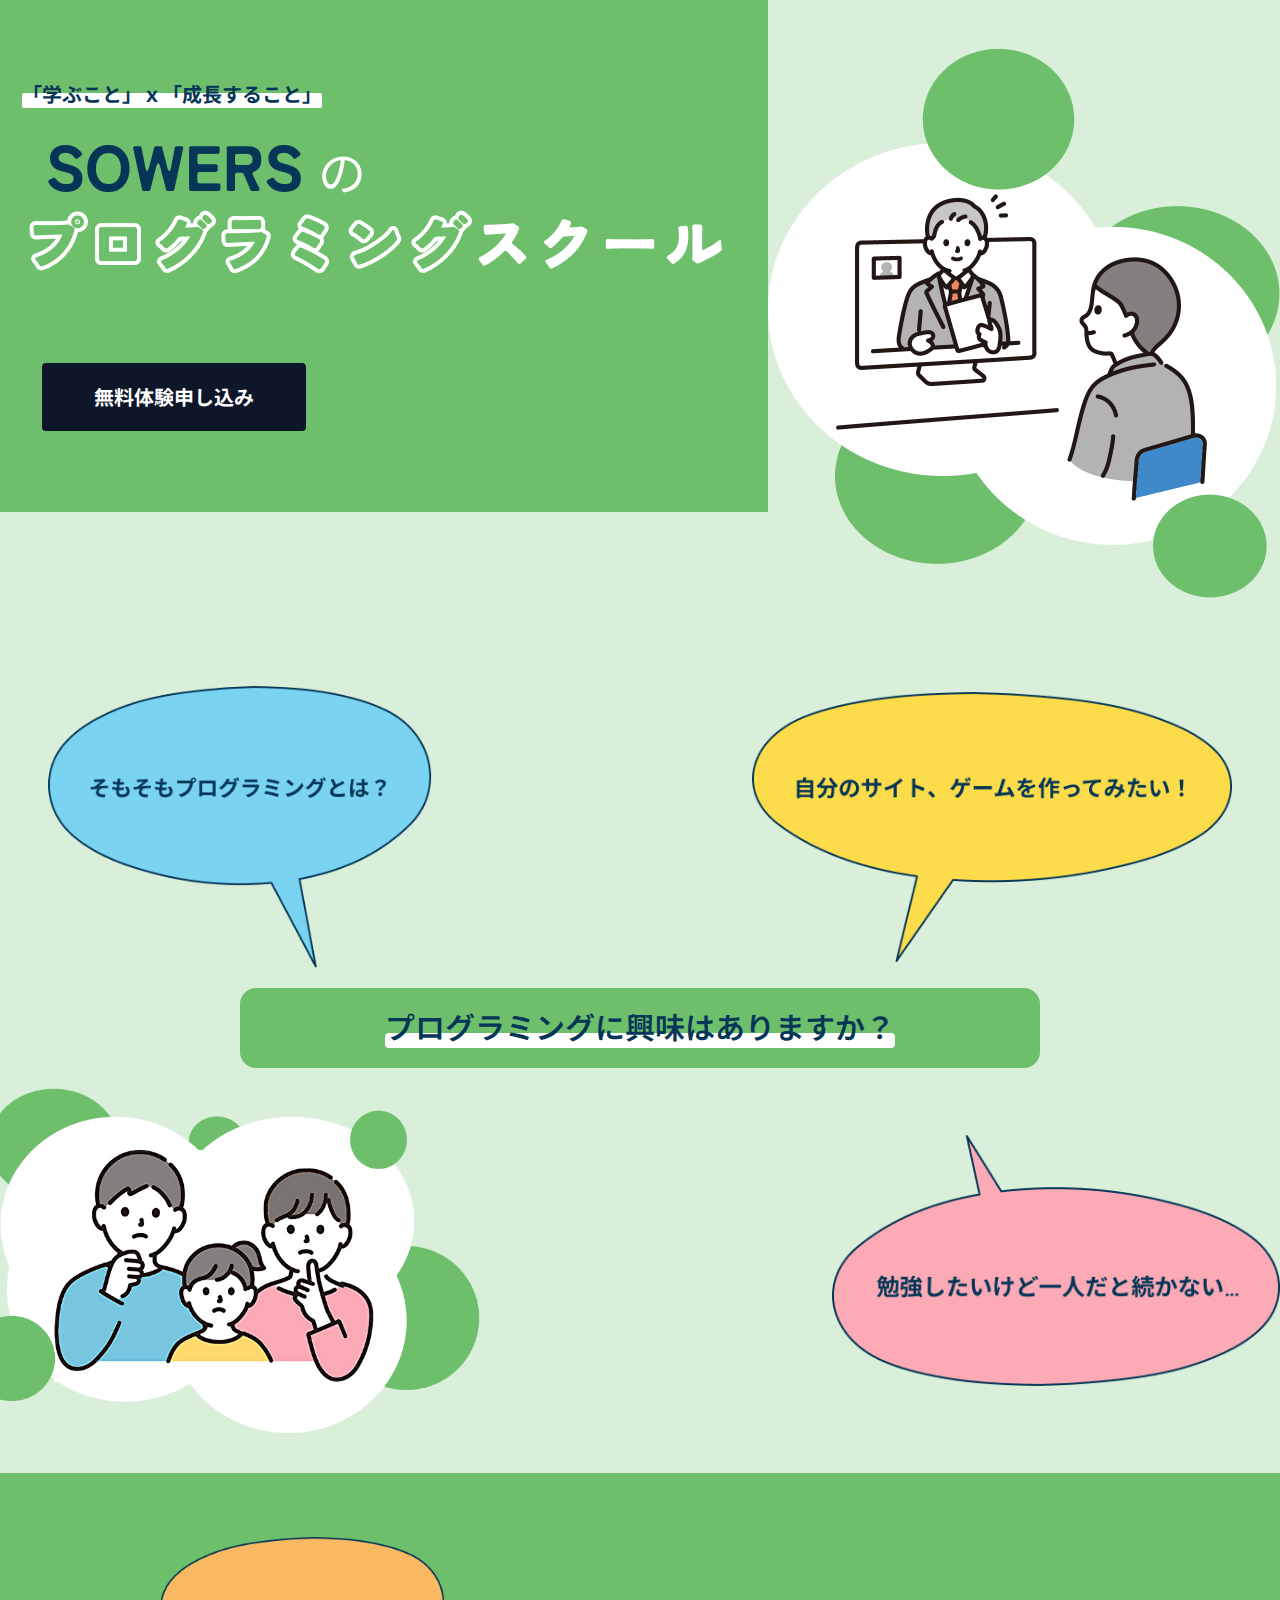
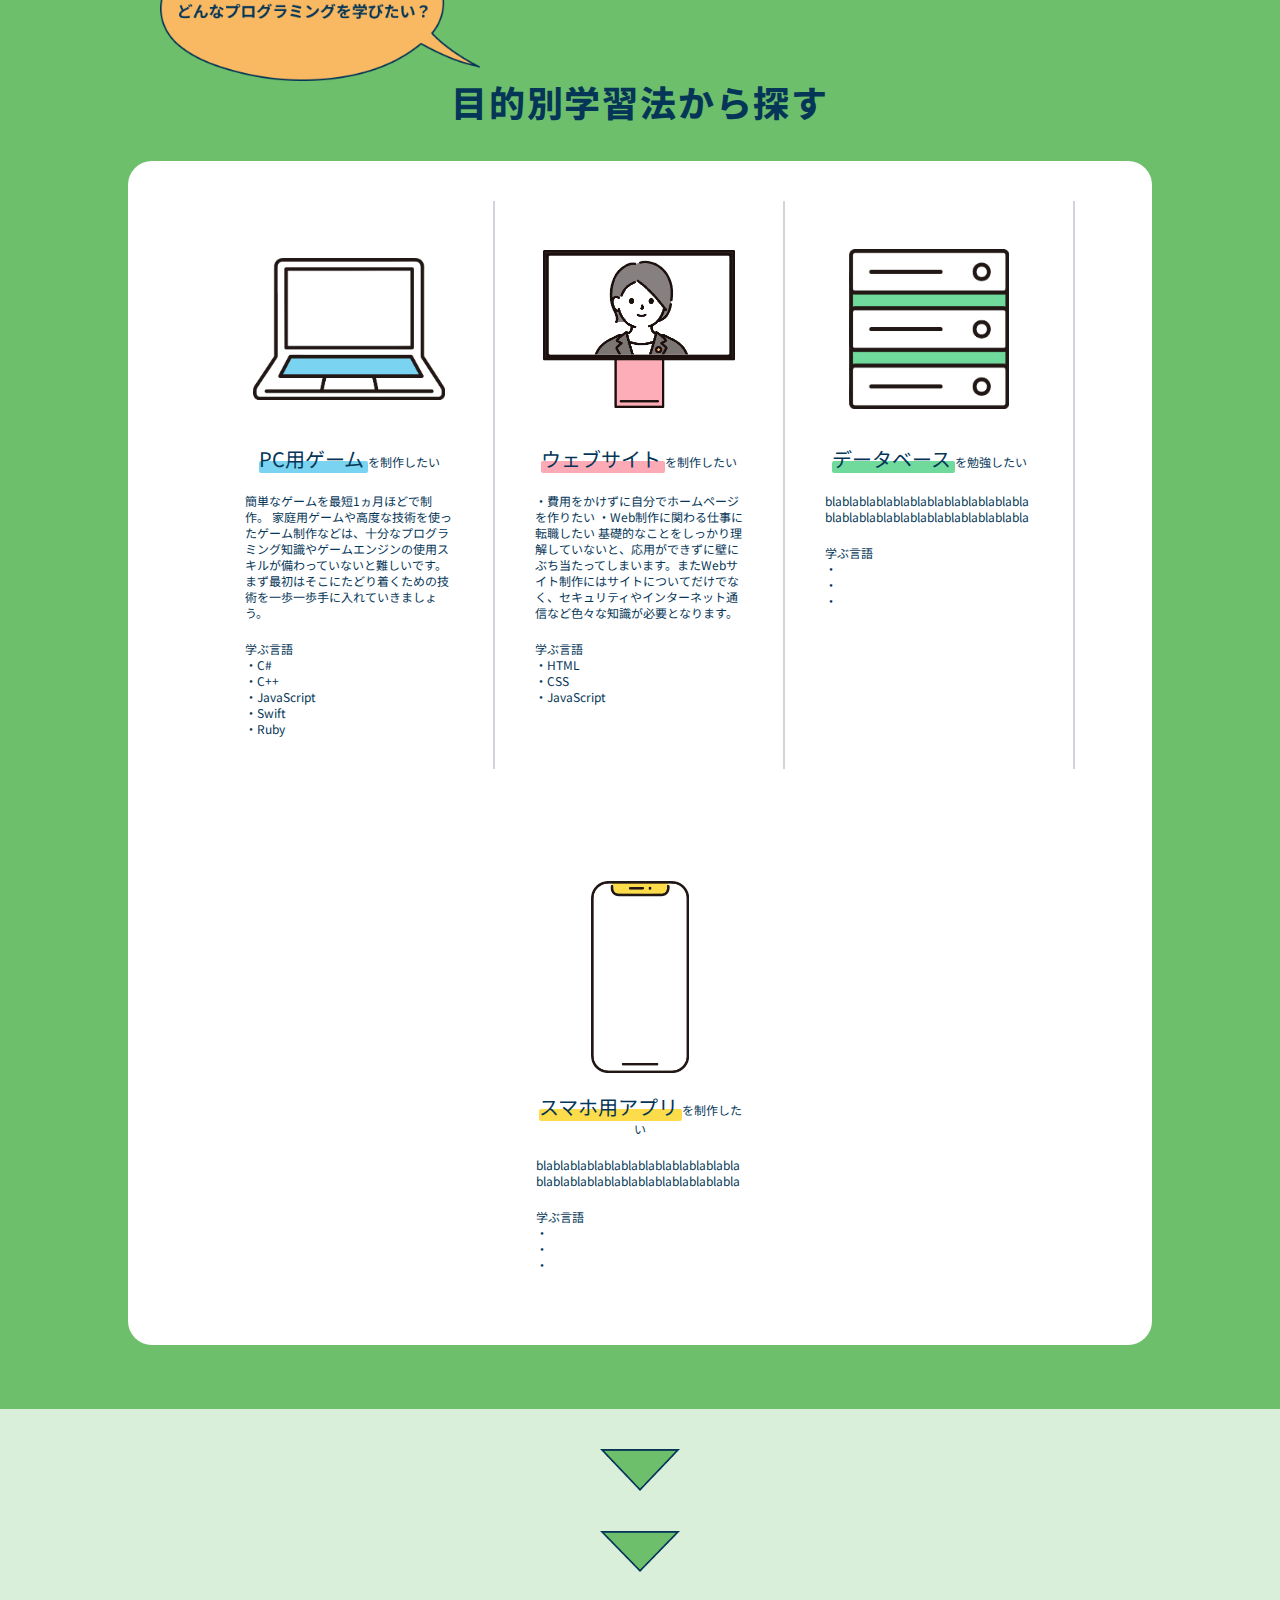
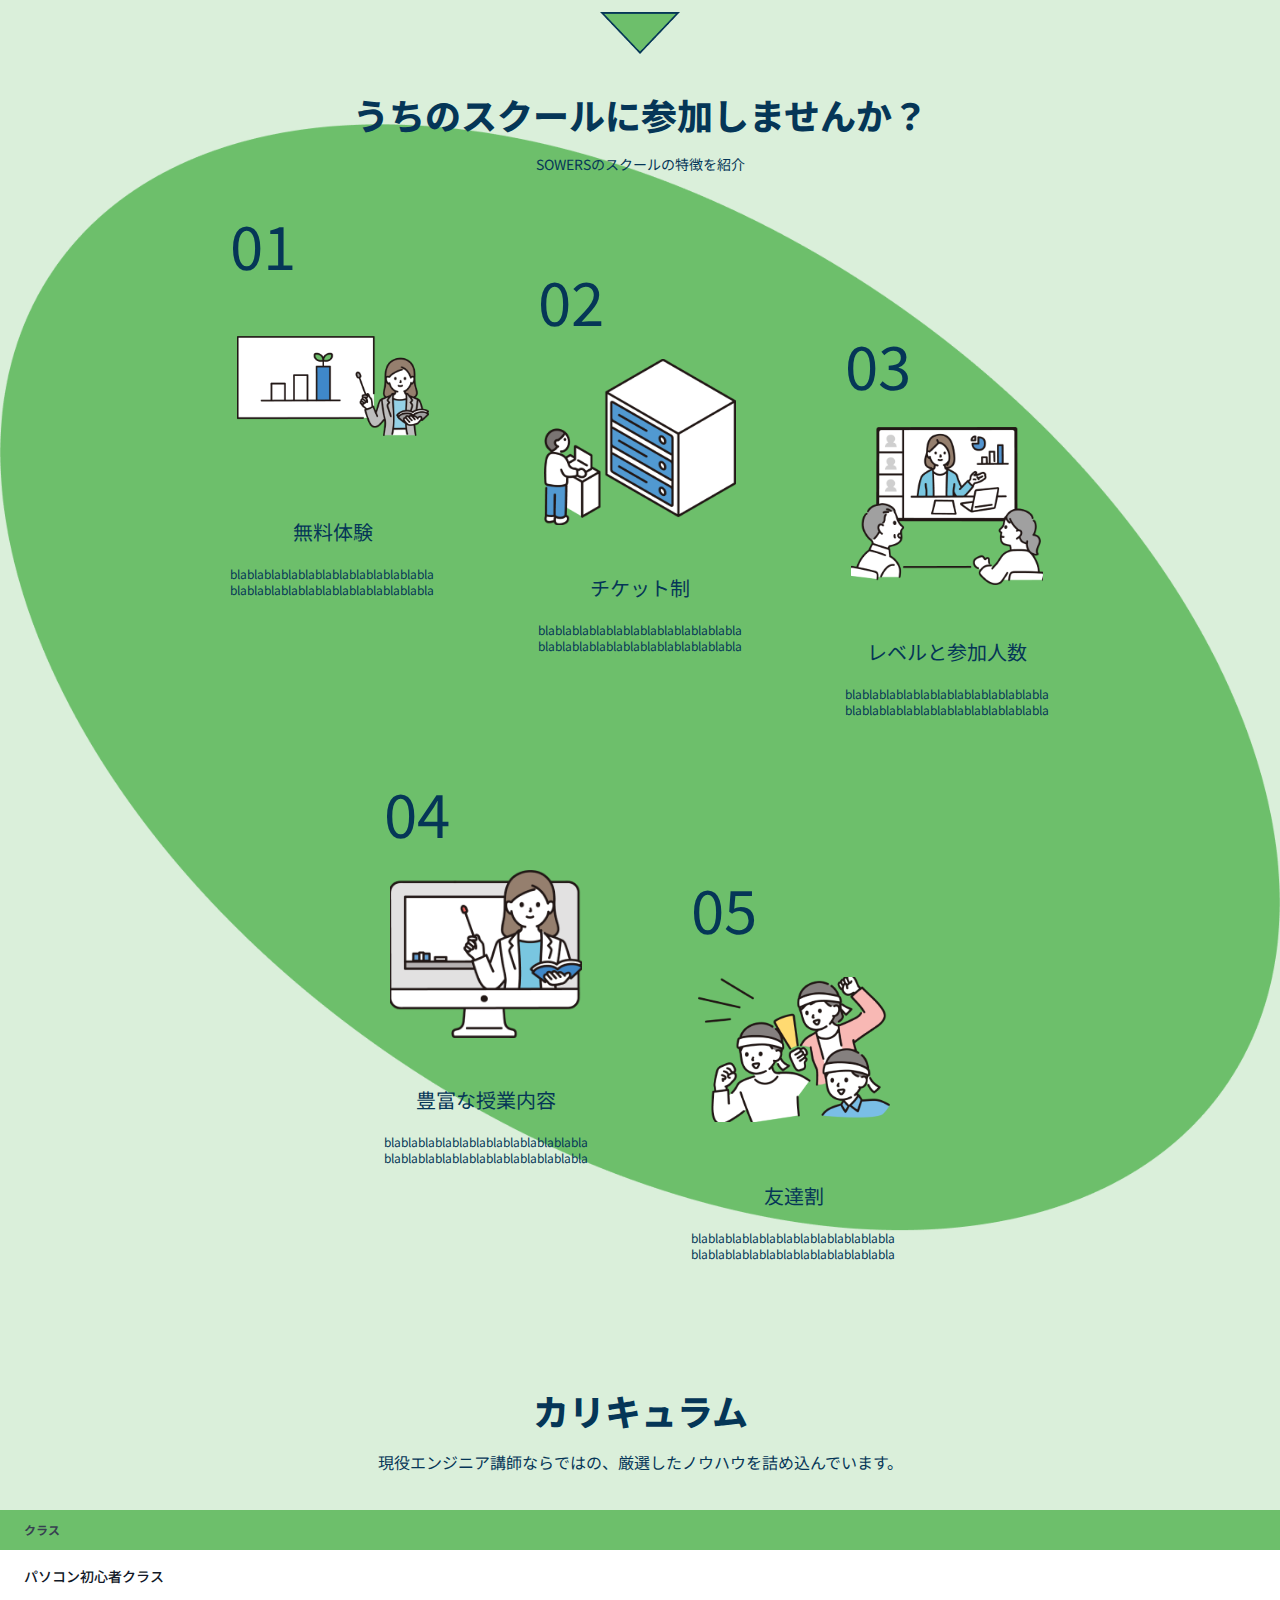
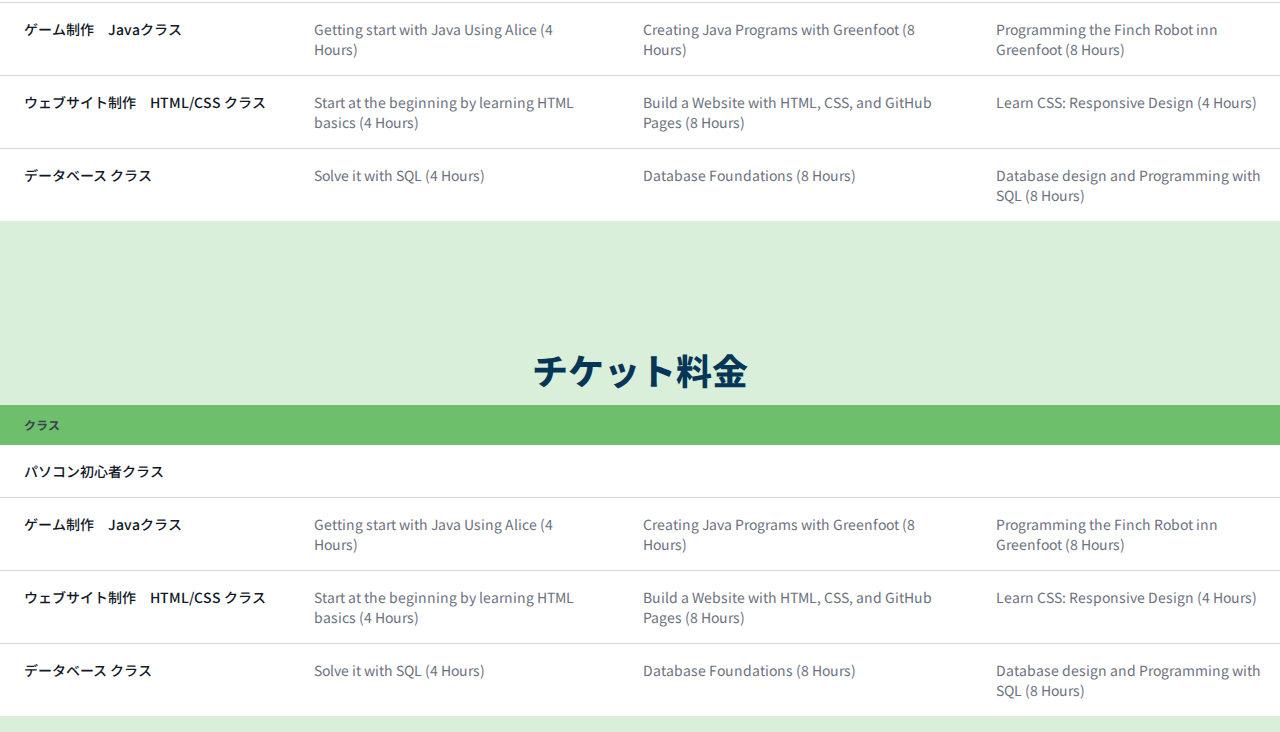
==== commit b786e303: "added a response to the curriculum section" ====
--- a/index.html
+++ b/index.html
@@ -330,6 +330,101 @@
           </table>
         </div>
       </section>
+       <!-- Curriculum -->
+       <section class="curriculum">
+        <div class="c-xl">
+          <h2>チケット料金</h2>
+          <table>
+            <thead>
+              <tr>
+                <th scope="col">クラス</th>
+                <th scope="col"></th>
+                <th scope="col"></th>
+                <th scope="col"></th>
+              </tr>
+            </thead>
+            <tbody>
+              <tr>
+                <th scope="row">パソコン初心者クラス</th>
+                <td></td>
+                <td></td>
+                <td></td>
+              </tr>
+              <tr>
+                <th scope="row">ゲーム制作　Javaクラス</th>
+                <td>Getting start with Java Using Alice (4 Hours)</td>
+                <td>Creating Java Programs with Greenfoot (8 Hours)</td>
+                <td>Programming the Finch Robot inn Greenfoot (8 Hours)</td>
+              </tr>
+              <tr>
+                <th scope="row">ウェブサイト制作　HTML/CSS クラス</th>
+                <td>
+                  Start at the beginning by learning HTML basics (4 Hours)
+                </td>
+                <td>
+                  Build a Website with HTML, CSS, and GitHub Pages (8 Hours)
+                </td>
+                <td>Learn CSS: Responsive Design (4 Hours)</td>
+              </tr>
+              <tr>
+                <th scope="row">データベース クラス</th>
+                <td>Solve it with SQL (4 Hours)</td>
+                <td>Database Foundations (8 Hours)</td>
+                <td>Database design and Programming with SQL (8 Hours)</td>
+              </tr>
+            </tbody>
+          </table>
+        </div>
+        <div class="c-md">
+          <h2>カリキュラム</h2>
+          <h3>
+            現役エンジニア講師ならではの<span
+              >厳選したノウハウを詰め込んでいます。</span
+            >
+          </h3>
+          <table>
+            <tr>
+              <th scope="col">ゲーム制作　Javaクラス</th>
+              <td>
+                Getting start with Java Using Alice
+                <span>(4 Hours)</span>
+              </td>
+              <td>
+                Creating Java Programs with Greenfoot
+                <span>(8 Hours)</span>
+              </td>
+              <td>
+                Programming the Finch Robot inn Greenfoot
+                <span>(8 Hours)</span>
+              </td>
+            </tr>
+            <tr>
+              <th scope="col">ウェブサイト制作　HTML/CSS クラス</th>
+              <td>
+                Start at the beginning by learning HTML basics
+                <span>(4 Hours)</span>
+              </td>
+              <td>
+                Build a Website with HTML, CSS, and GitHub Pages
+                <span>(8 Hours)</span>
+              </td>
+              <td>
+                Learn CSS: Responsive Design
+                <span>(4 Hours)</span>
+              </td>
+            </tr>
+            <tr>
+              <th scope="col">データベース クラス</th>
+              <td>Solve it with SQL <span>(4 Hours)</span></td>
+              <td>Database Foundations <span>(8 Hours)</span></td>
+              <td>
+                Database design and Programming with SQL
+                <span>(8 Hours)</span>
+              </td>
+            </tr>
+          </table>
+        </div>
+      </section>
     </main>
   </body>
 </html>
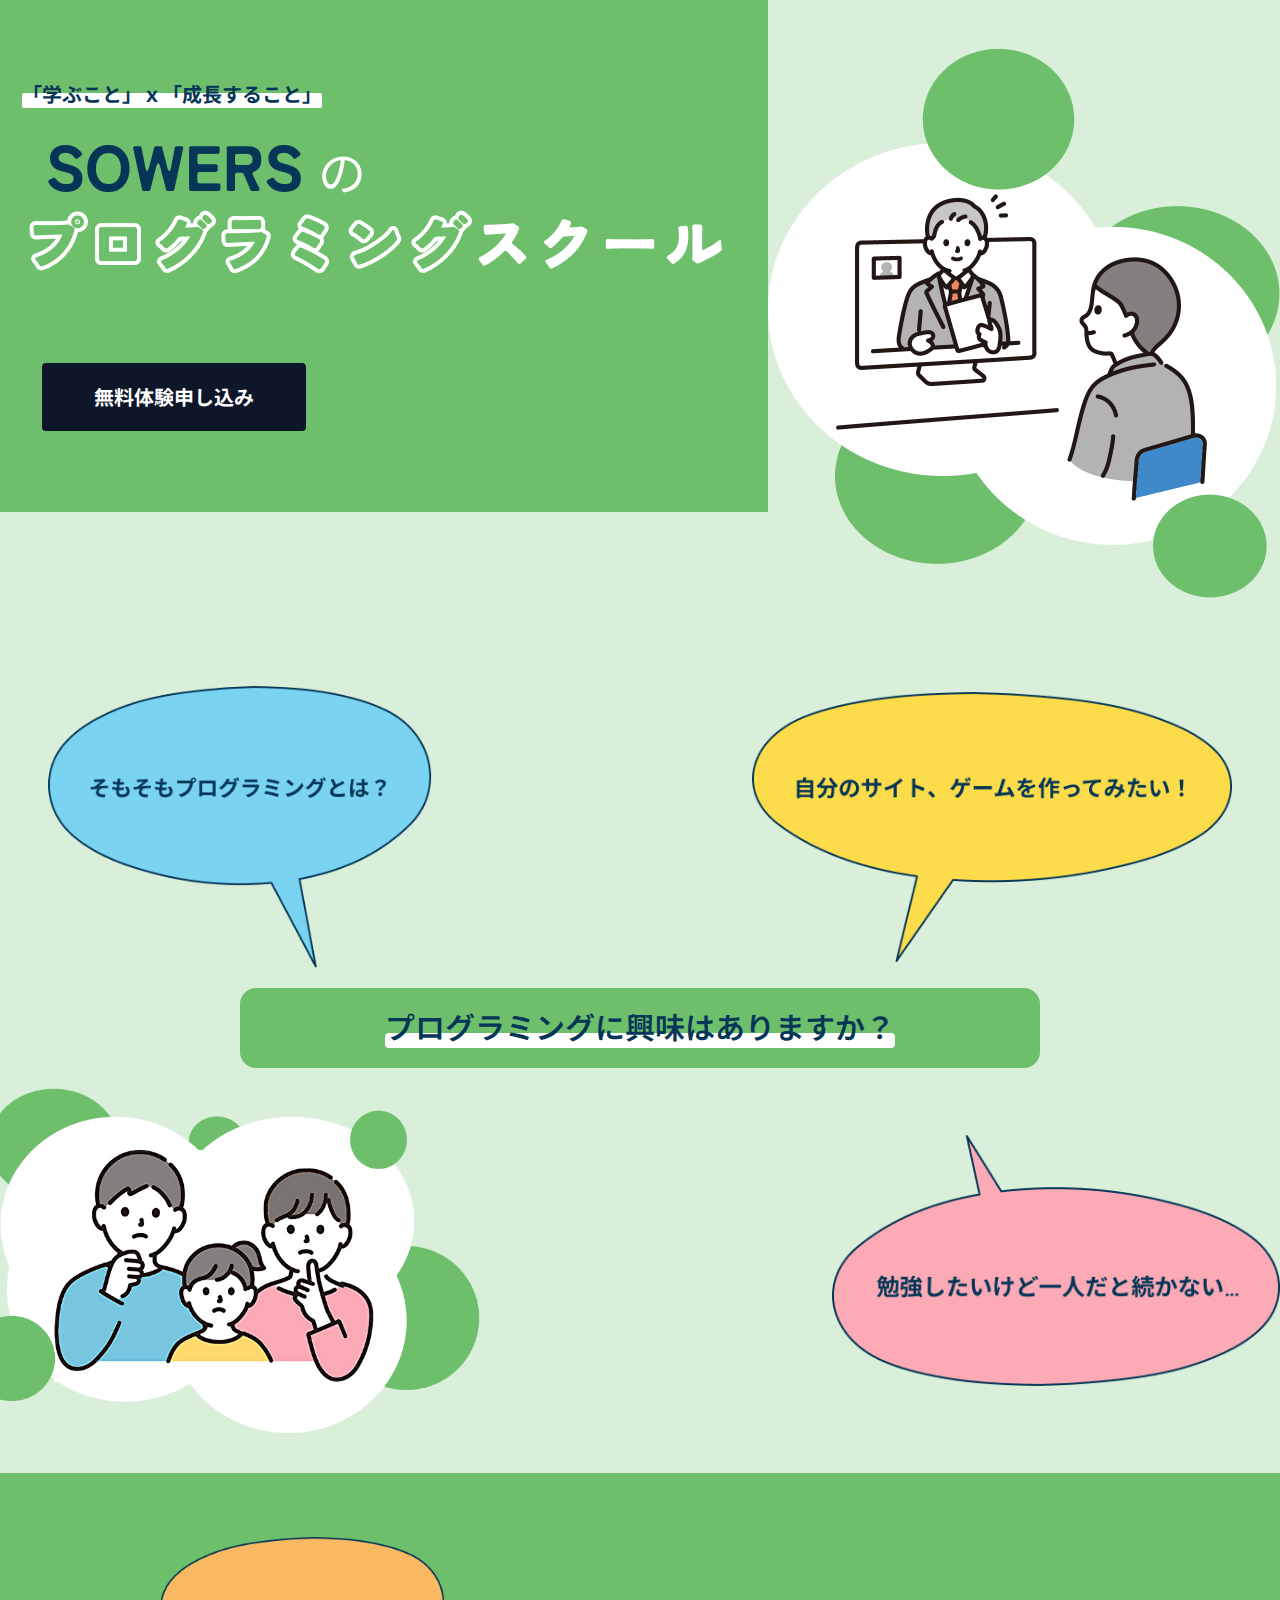
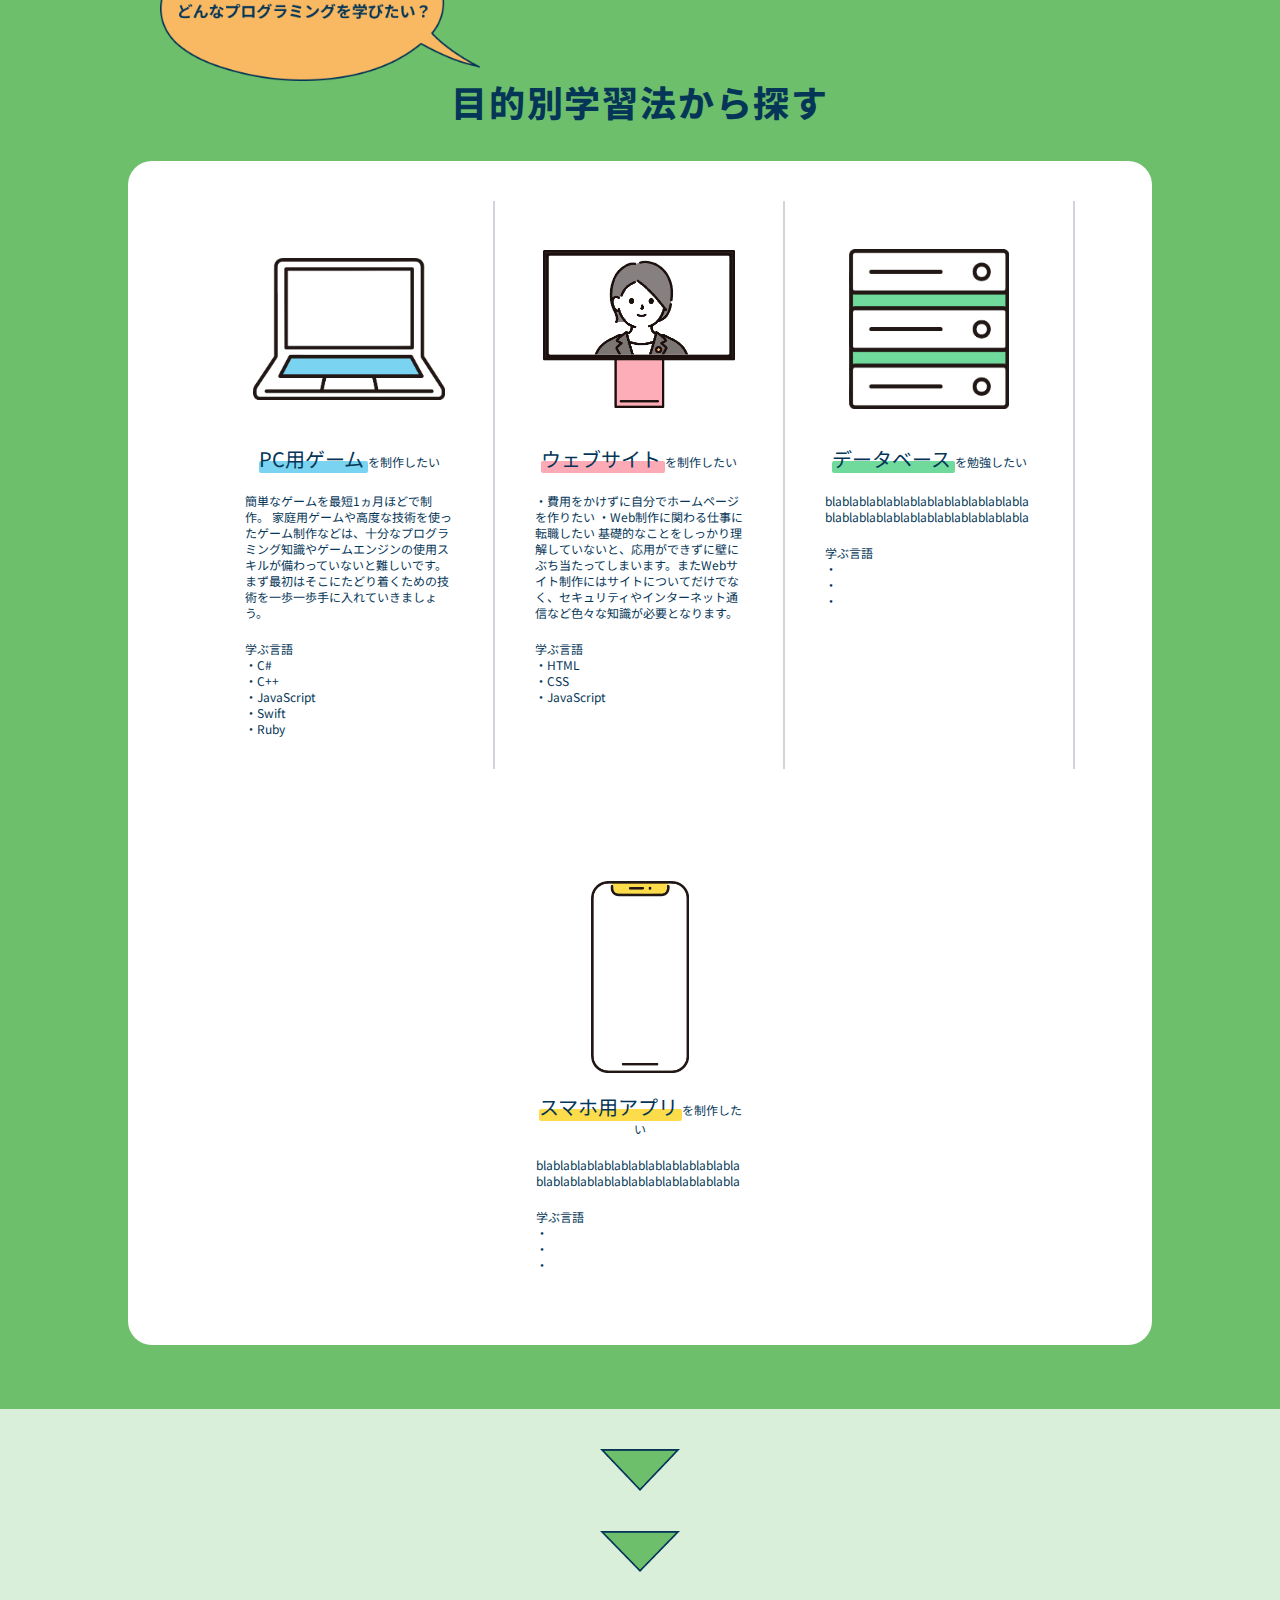
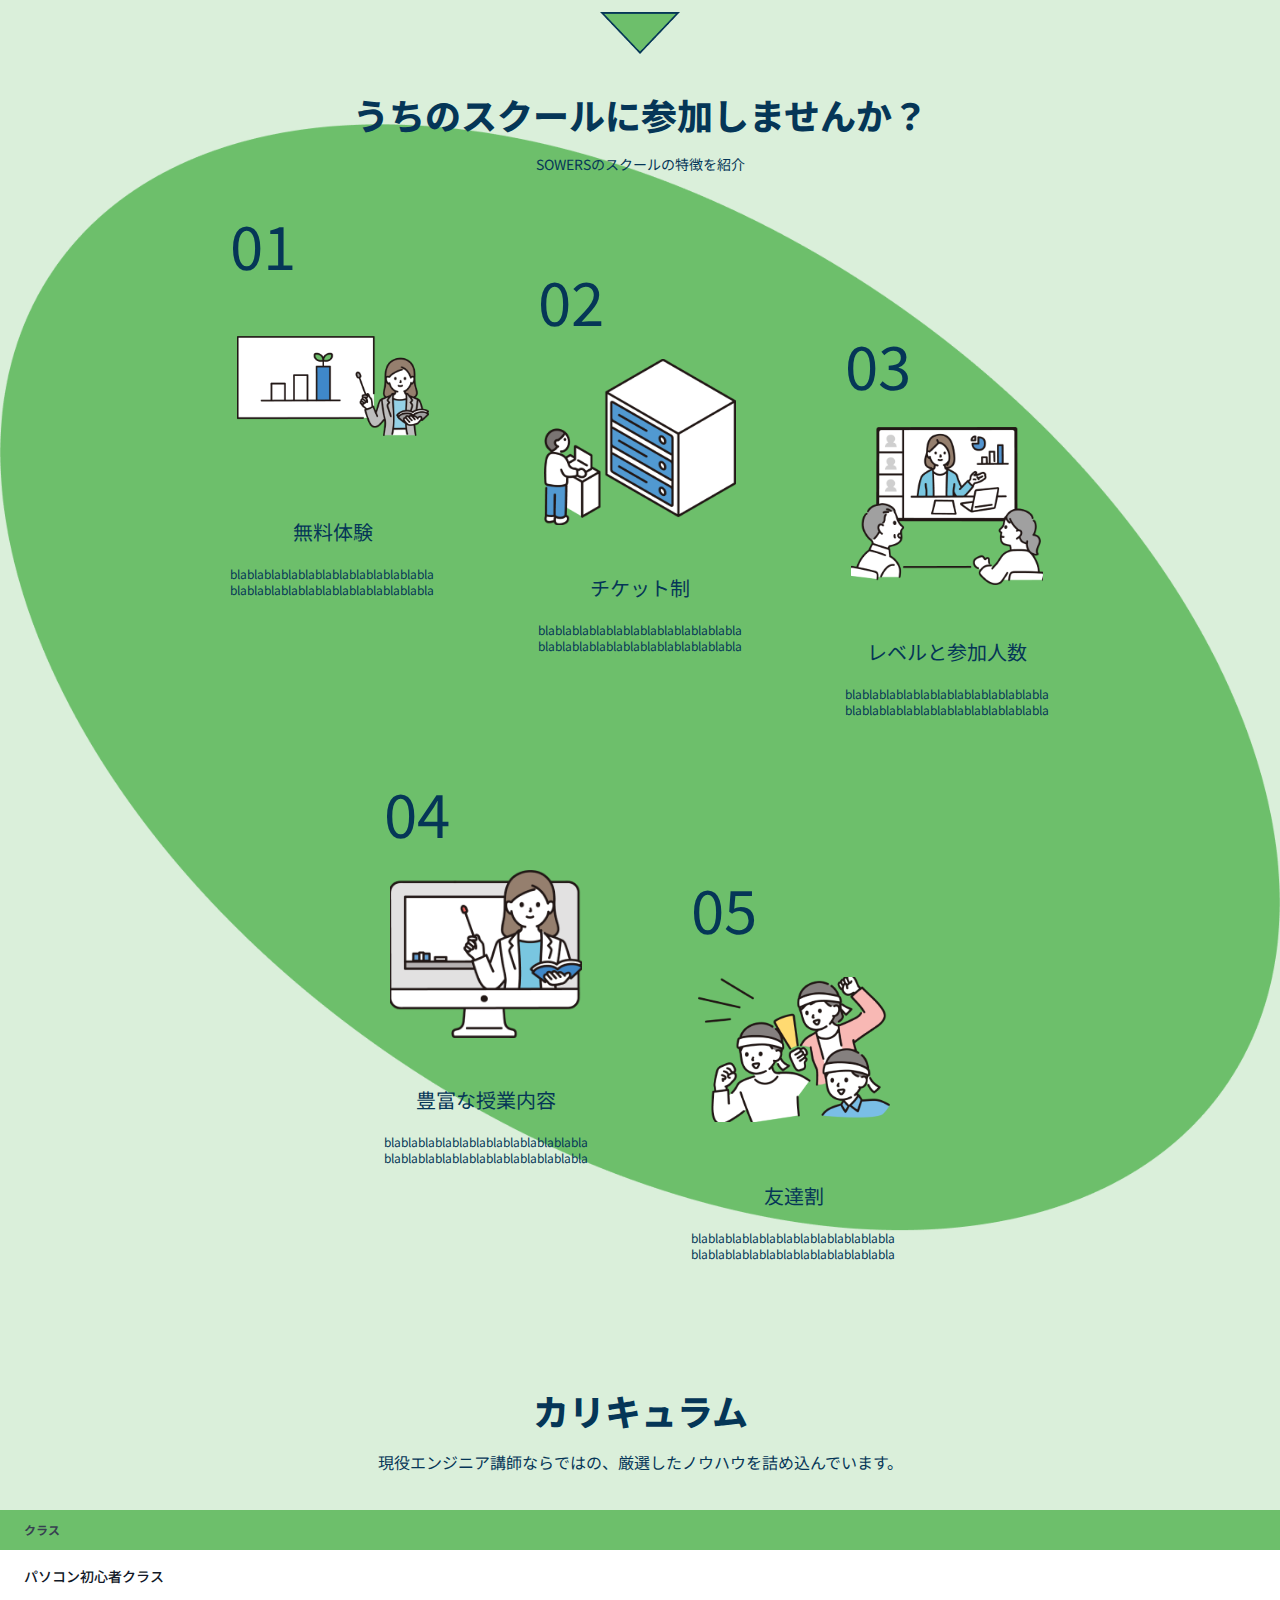
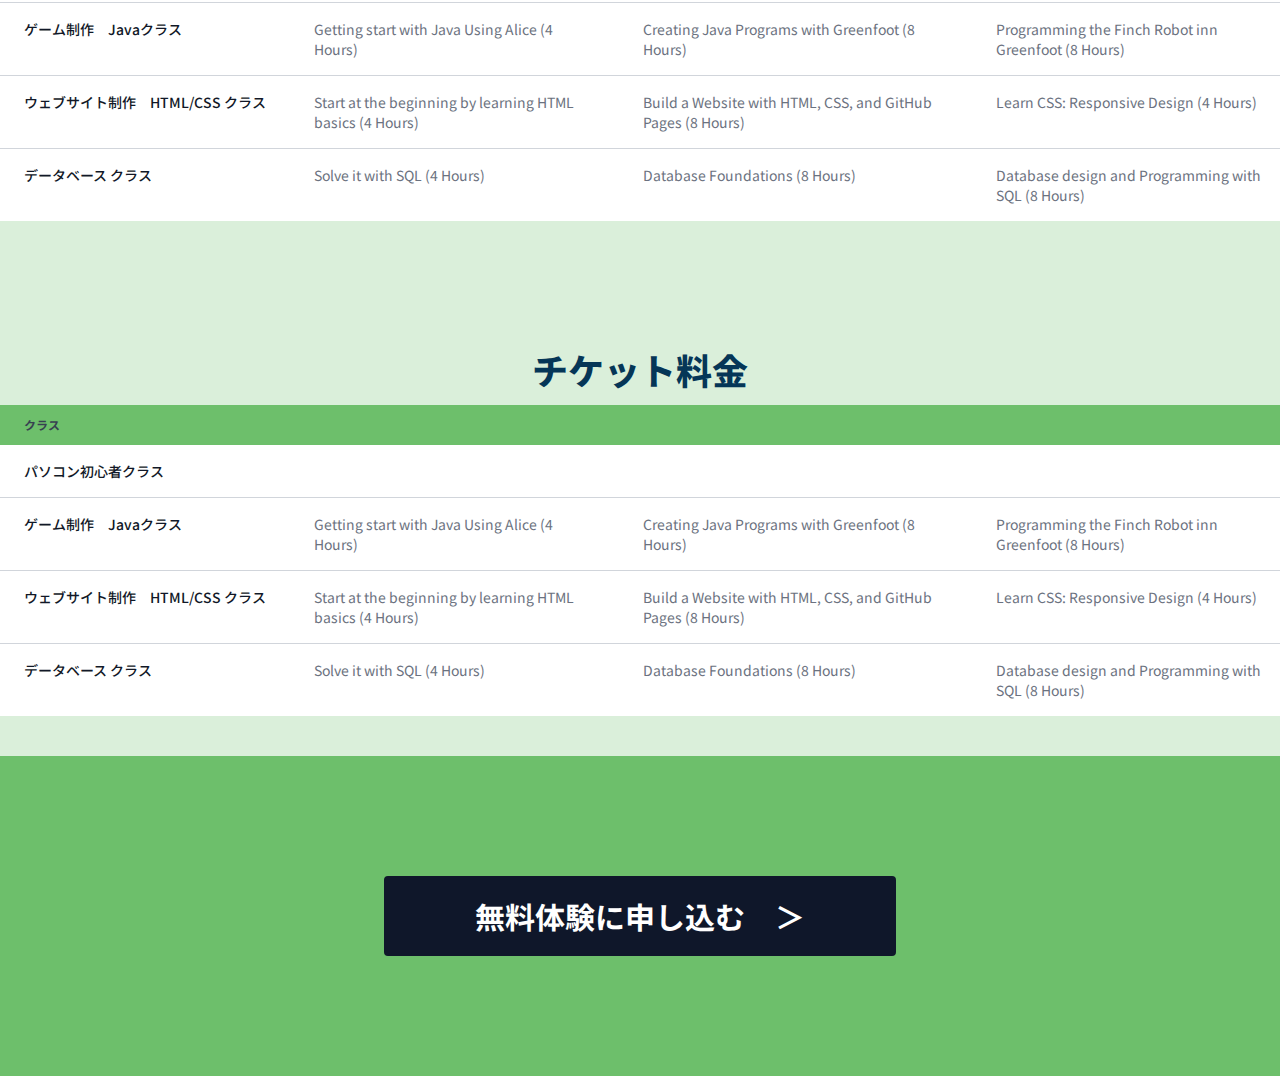
==== commit 9163d53e: "Created a response to the apply section" ====
--- a/index.html
+++ b/index.html
@@ -425,6 +425,10 @@
           </table>
         </div>
       </section>
+       <!-- Apply -->
+       <section class="apply">
+        <button>無料体験に申し込む　＞</button>
+      </section>
     </main>
   </body>
 </html>
--- a/css/style.css
+++ b/css/style.css
@@ -1206,6 +1206,29 @@
 /* ------------------------------
     Apply
 ------------------------------ */
+.apply {
+  display: flex;
+  justify-content: center;
+  align-items: center;
+  background-color: rgb(109 191 107 / 1);
+  height: 8rem/* 128px */;
+  margin-top: 2.5rem/* 40px */;
+}
+.apply button {
+  padding: 0.5rem 1.25rem/* 8px *//* 20px */;
+  font-size: 1rem/* 16px */;
+  line-height: 1.5rem/* 24px */;
+  border-width: 4px;
+  background-color: rgb(15 23 42 / 1);
+  color: white;
+  font-weight: 700;
+  border-color: rgb(15 23 42 / 1);
+  border-radius: 0.25rem/* 4px */;
+  text-align: center;
+}
+.apply button:hover {
+  background-color: rgb(15 23 42 / 0.75);
+}
 @media (min-width: 1024px) {
   .apply {
     display: flex;
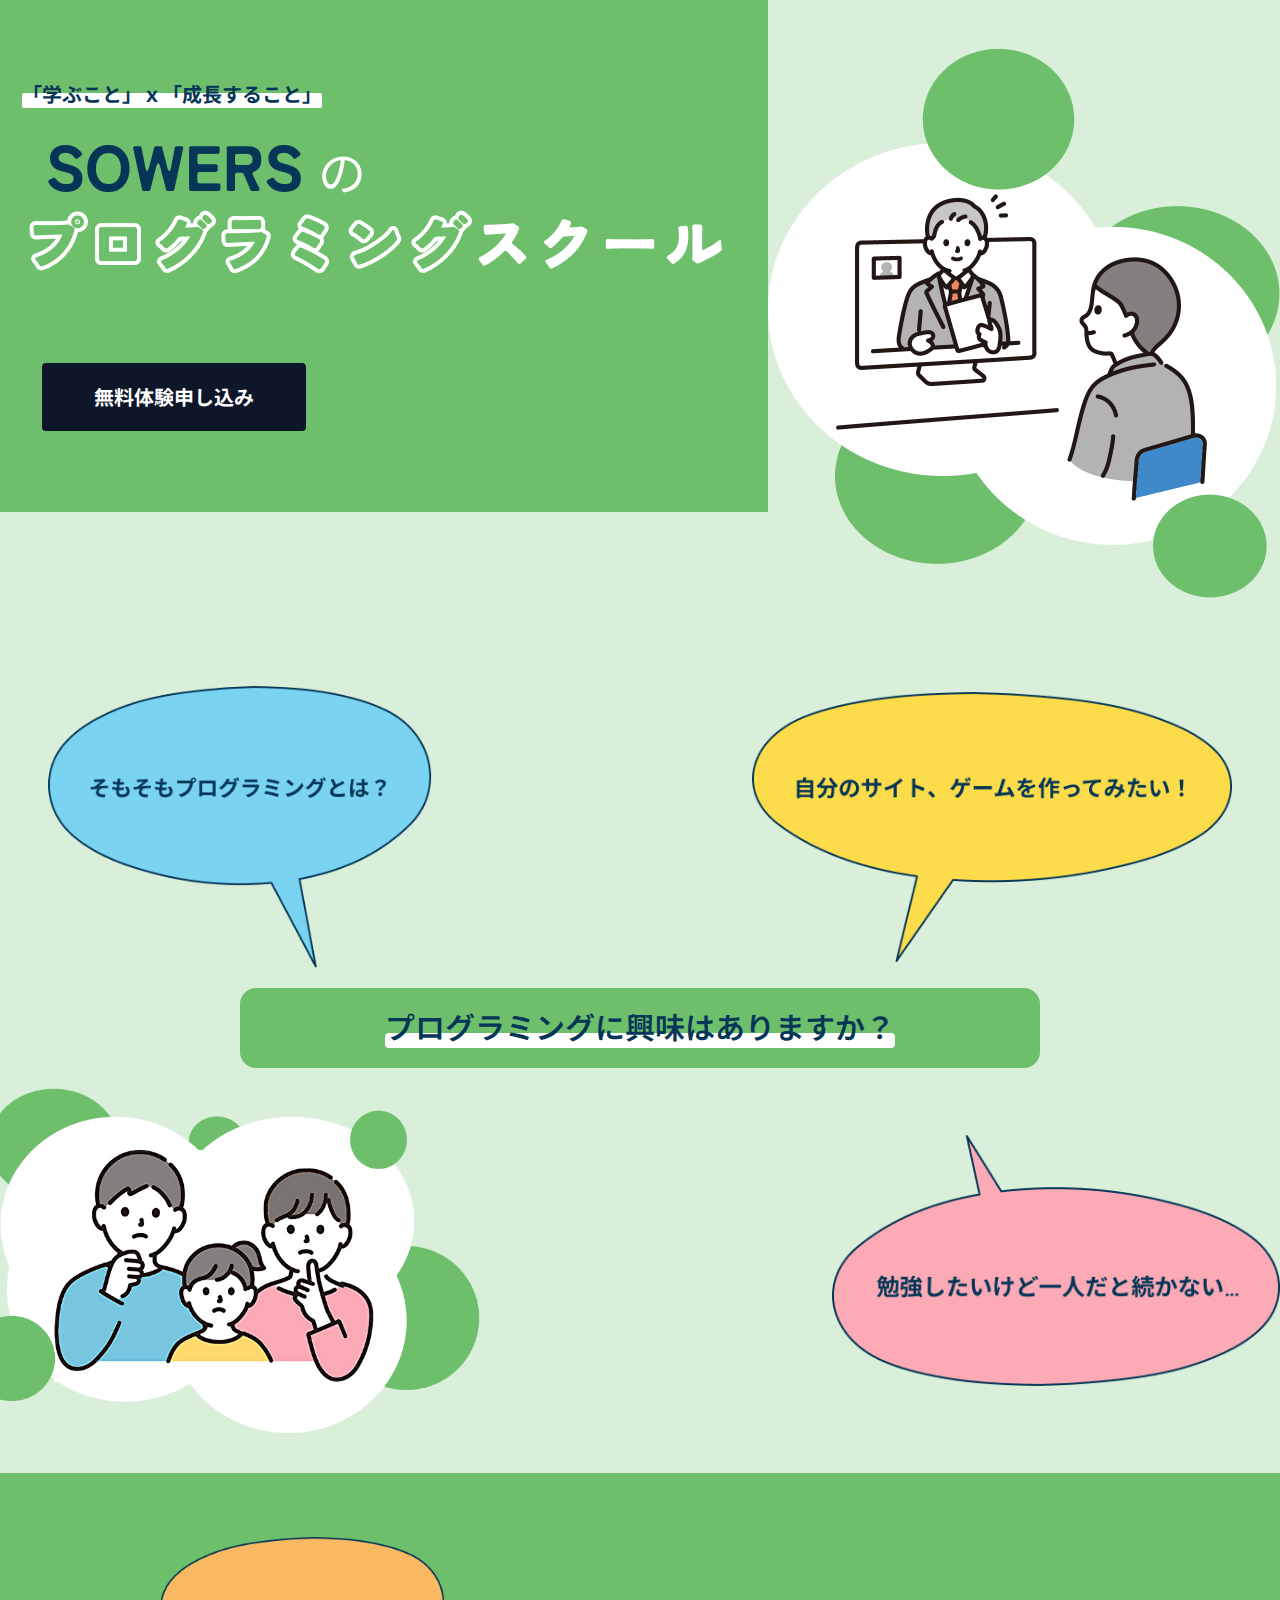
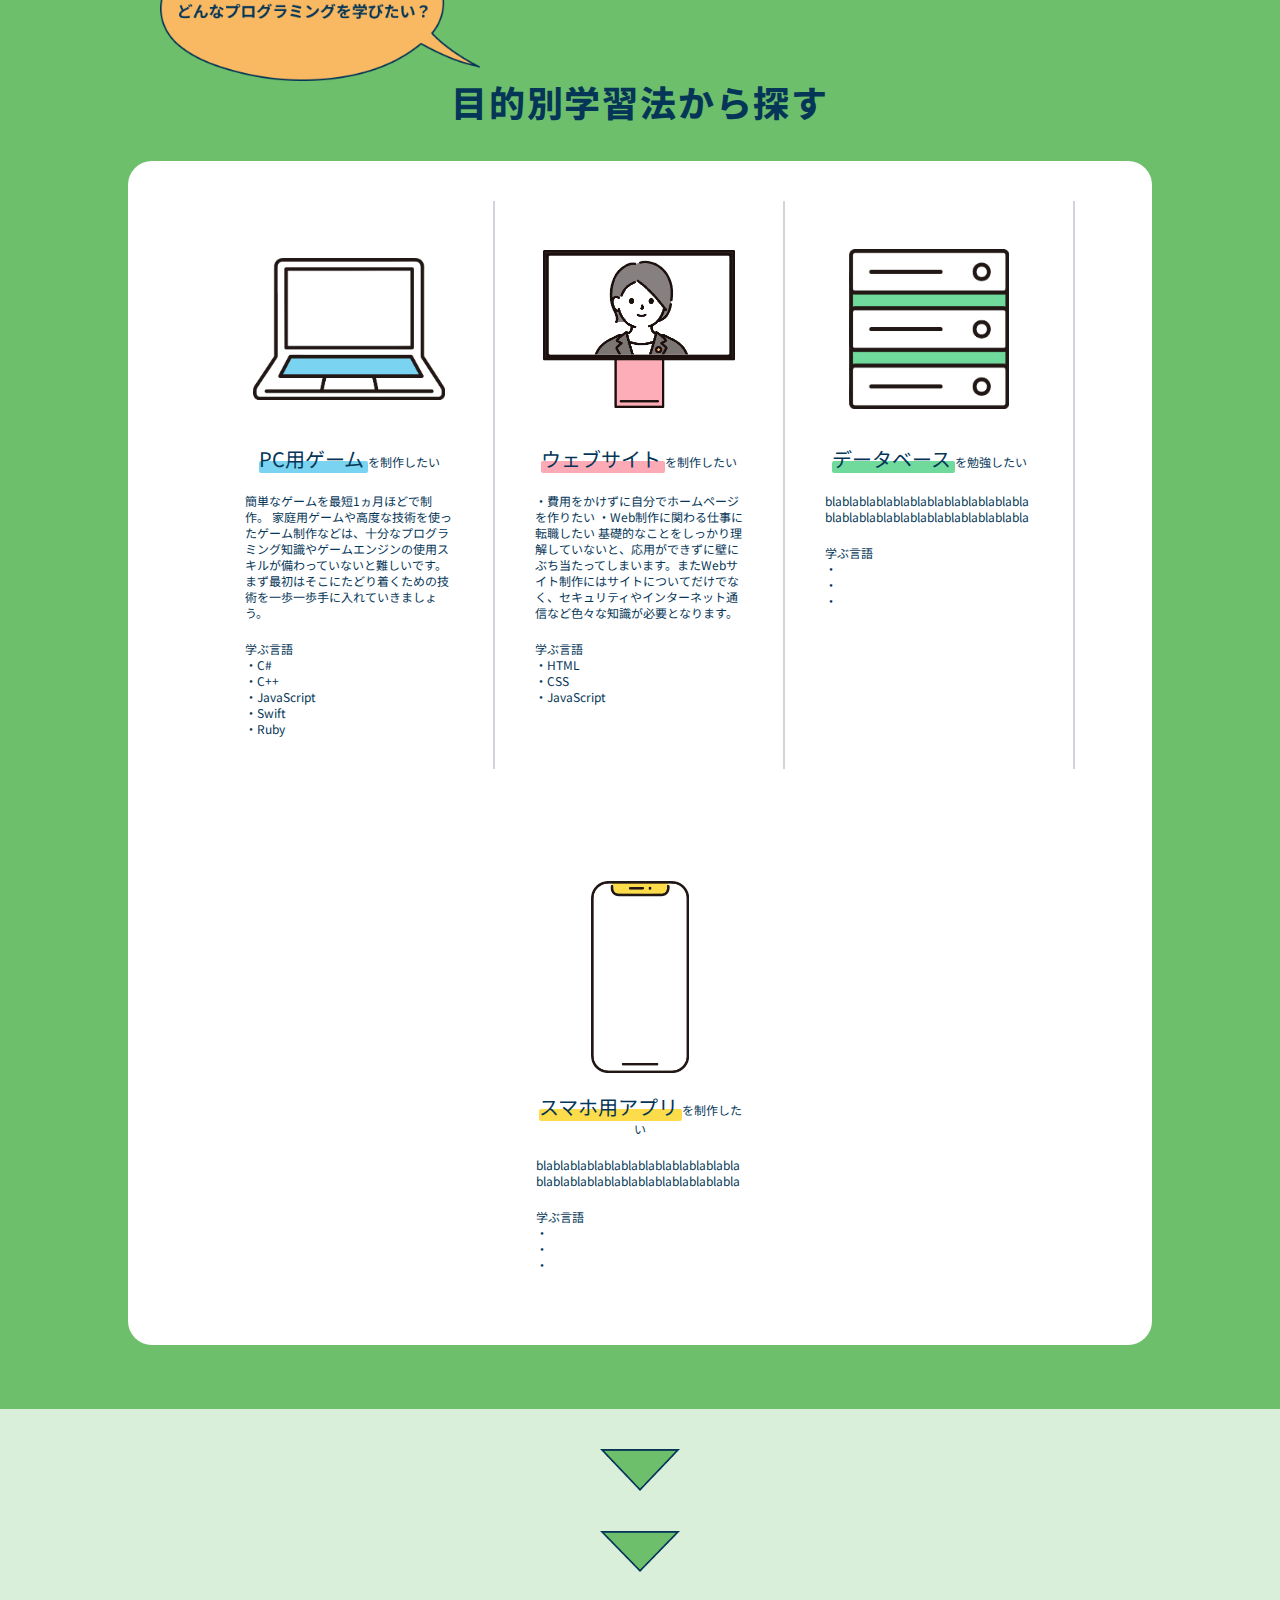
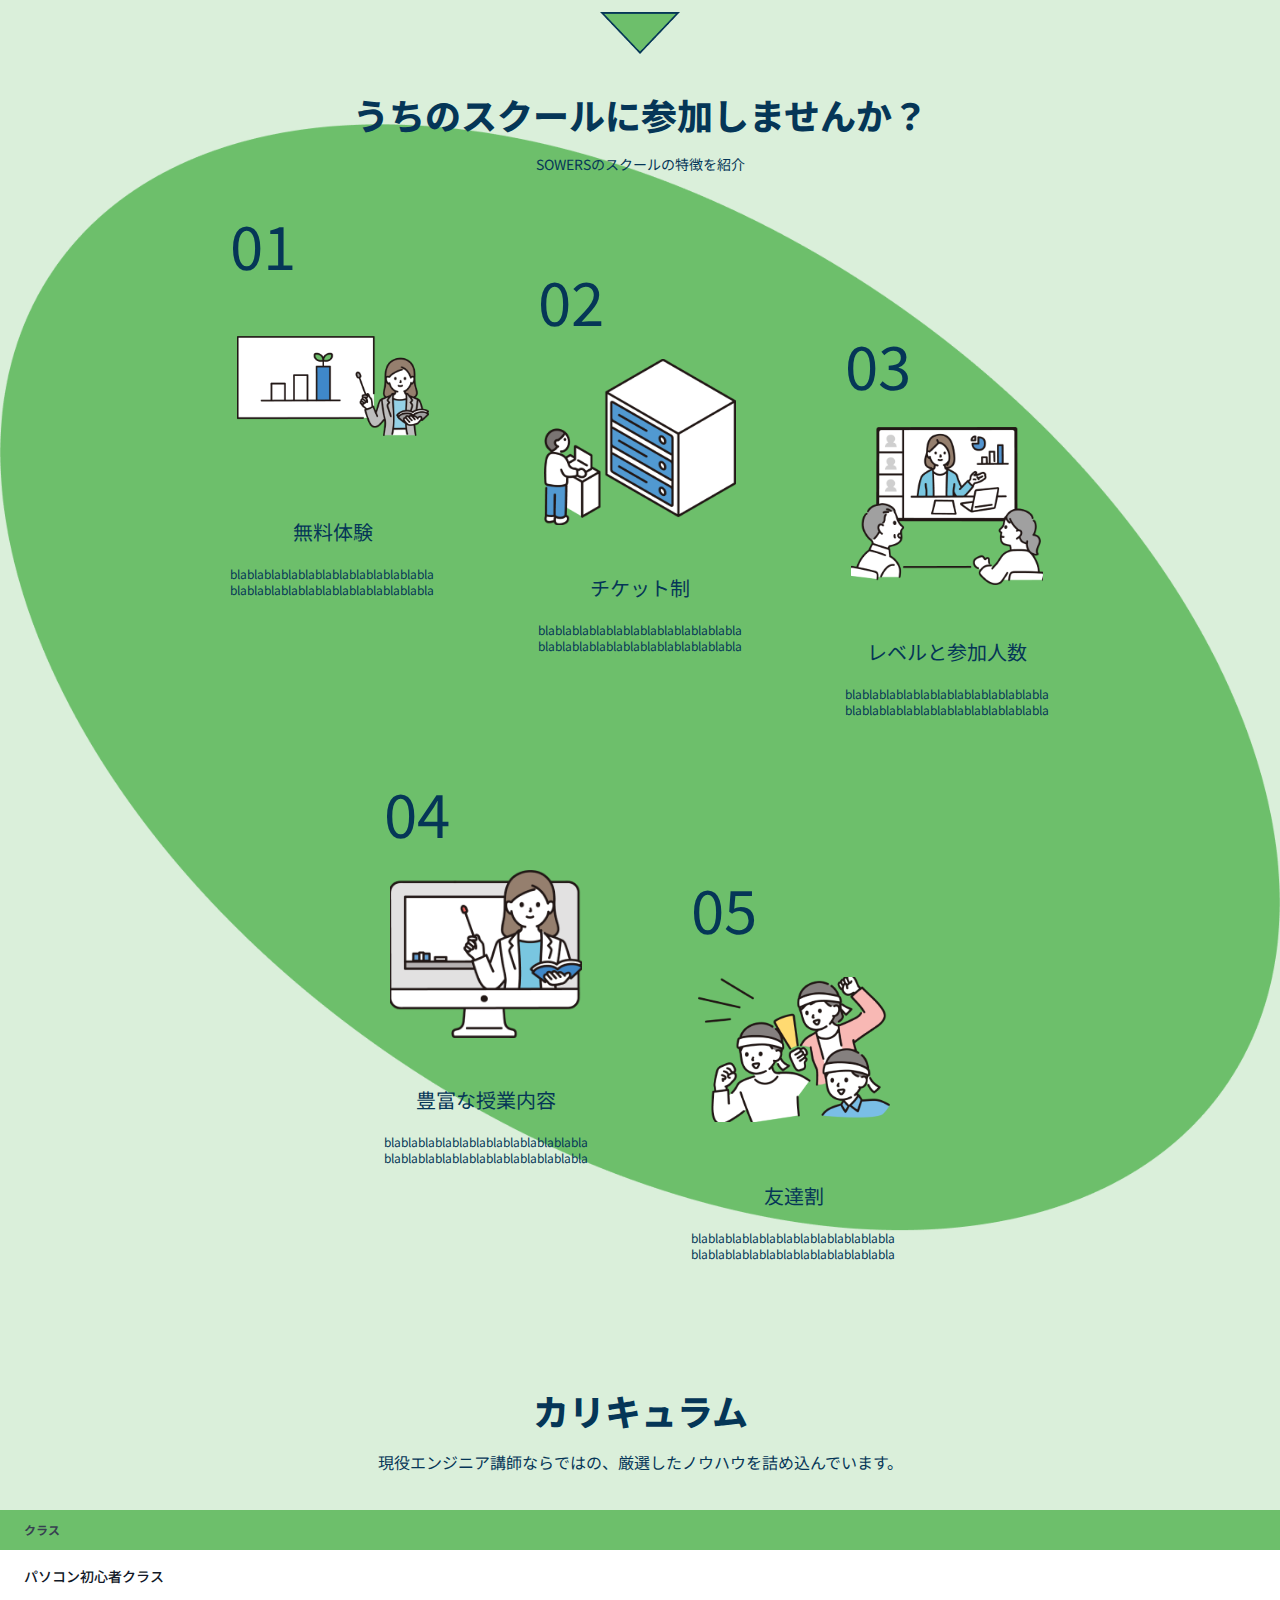
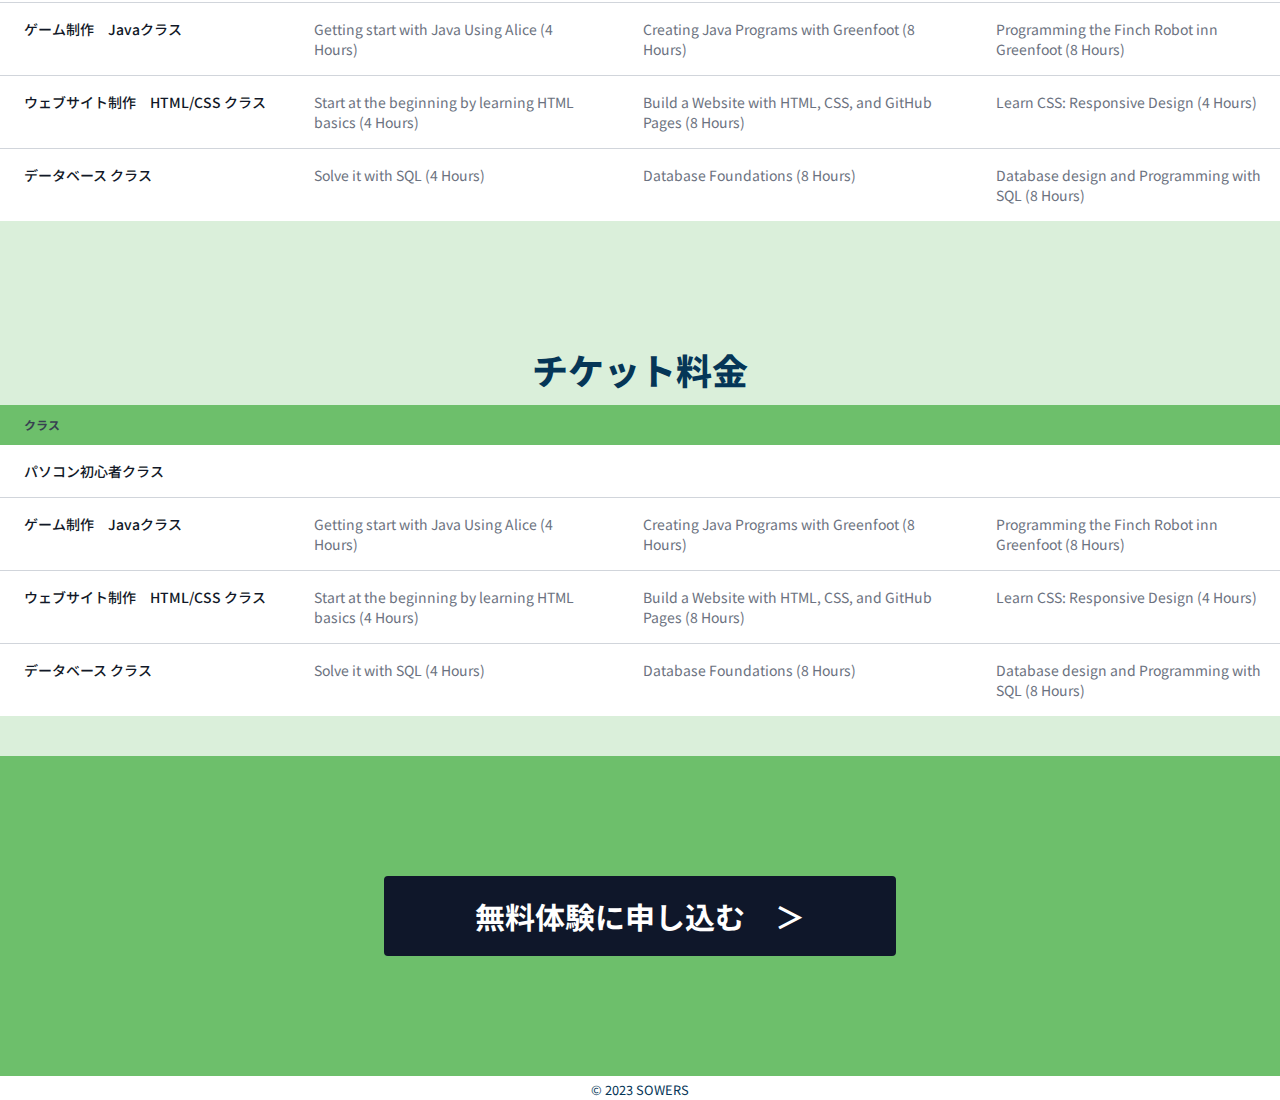
==== commit b3bf60dc: "added footer" ====
--- a/index.html
+++ b/index.html
@@ -430,5 +430,9 @@
         <button>無料体験に申し込む　＞</button>
       </section>
     </main>
+      <!-- Footer -->
+      <footer>
+        <small class="">&copy; 2023 SOWERS</small>
+      </footer>
   </body>
 </html>
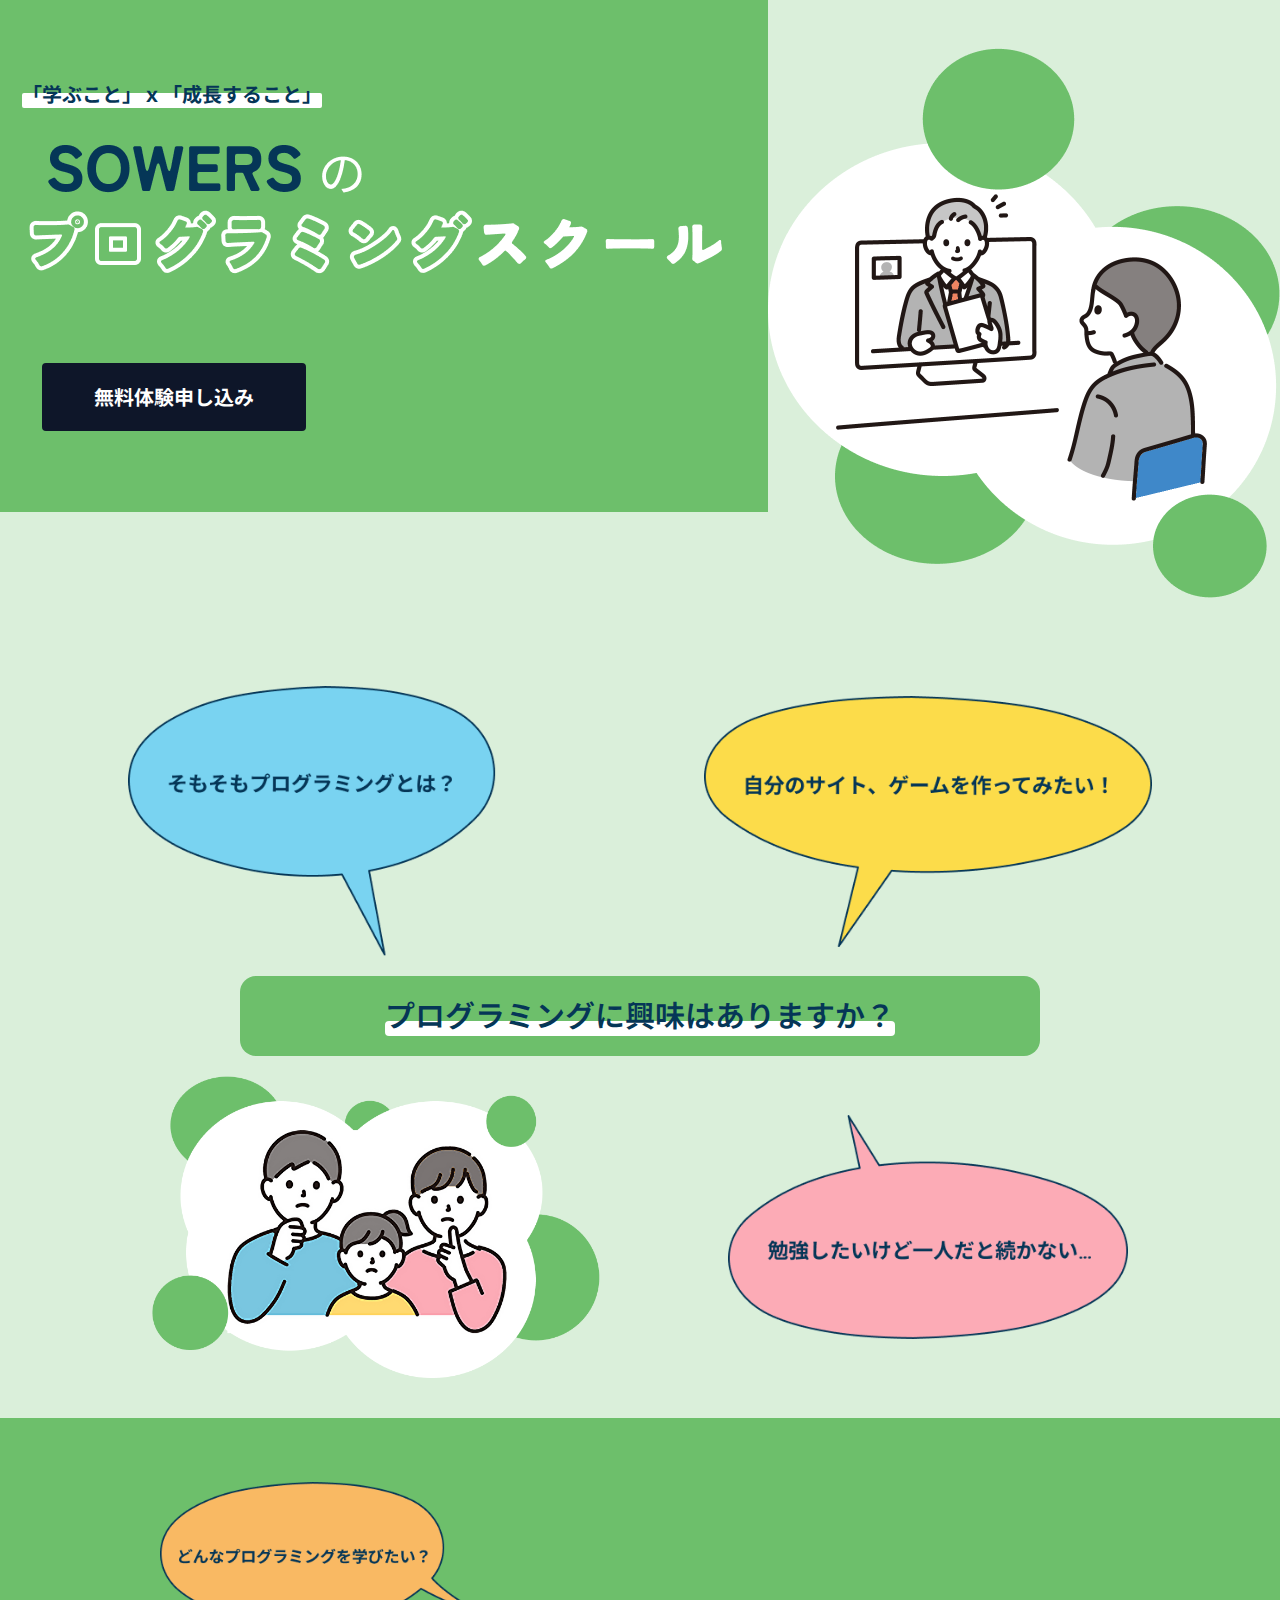
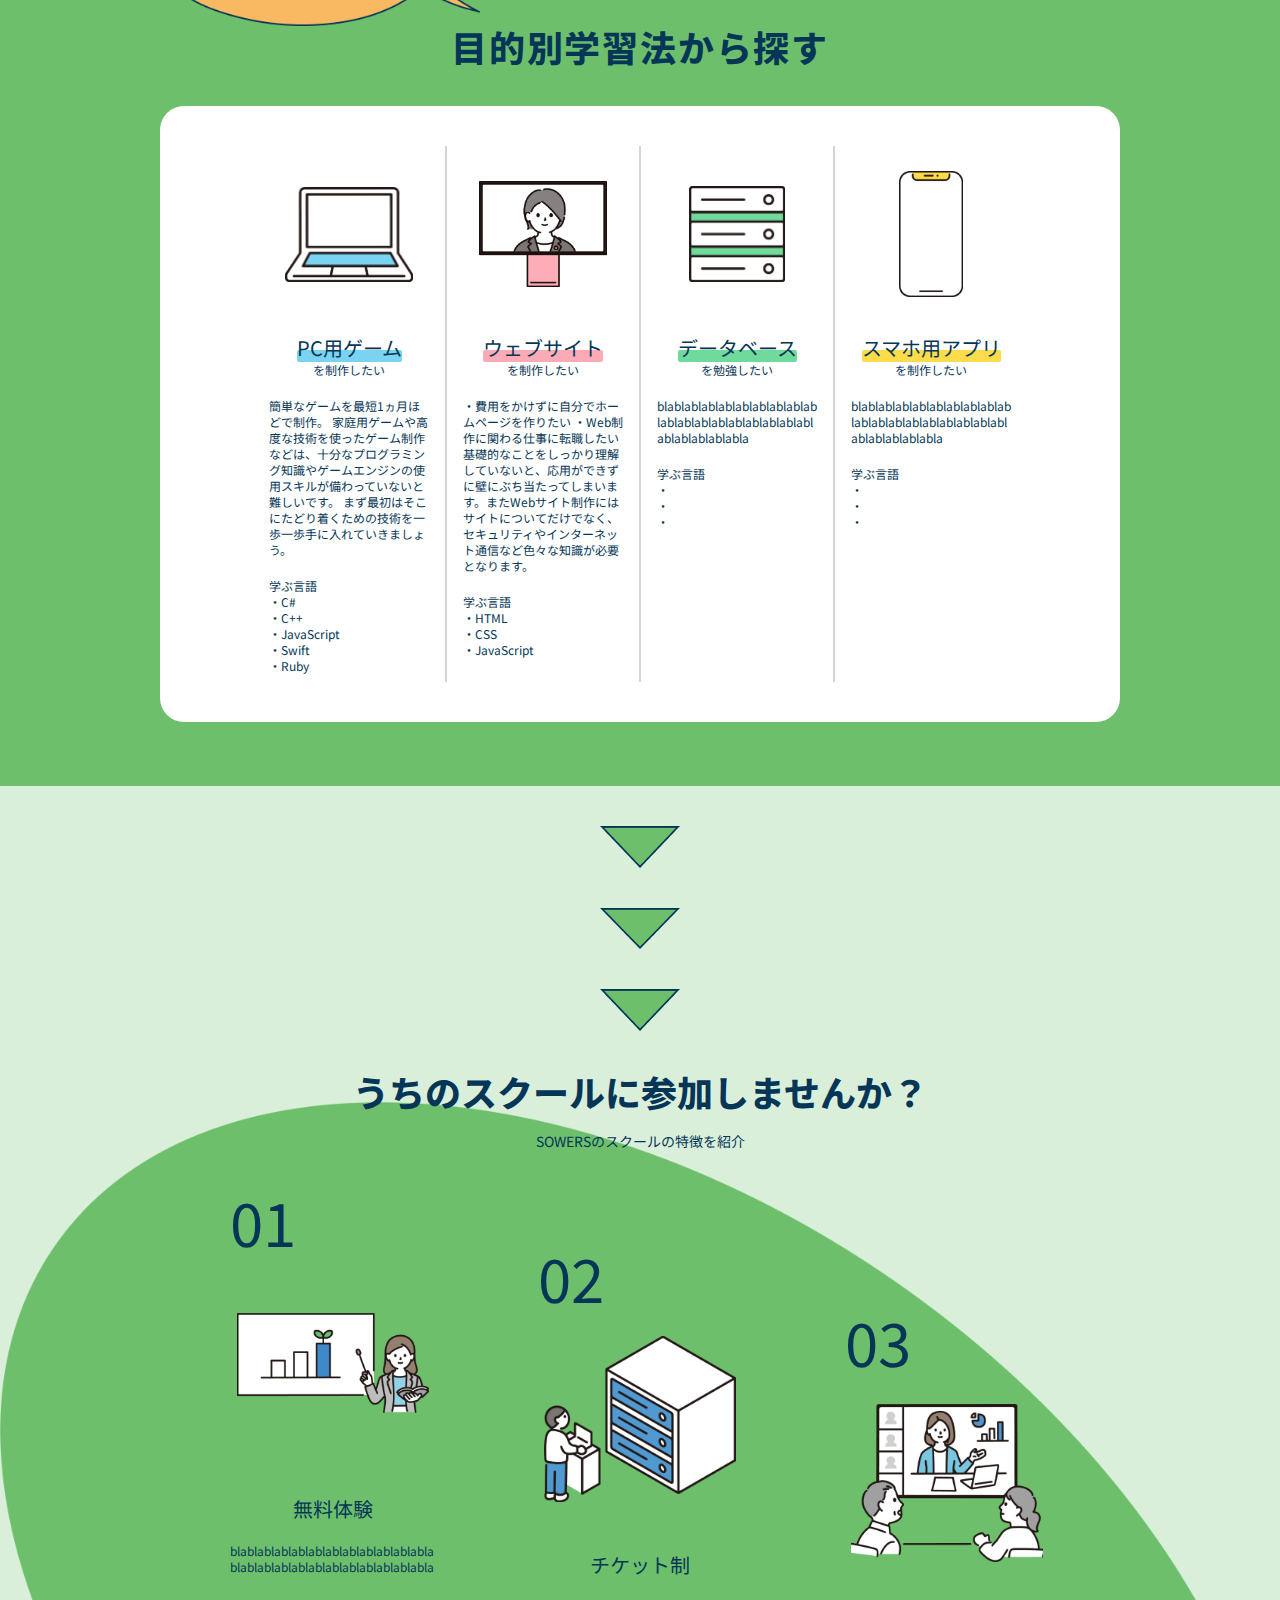
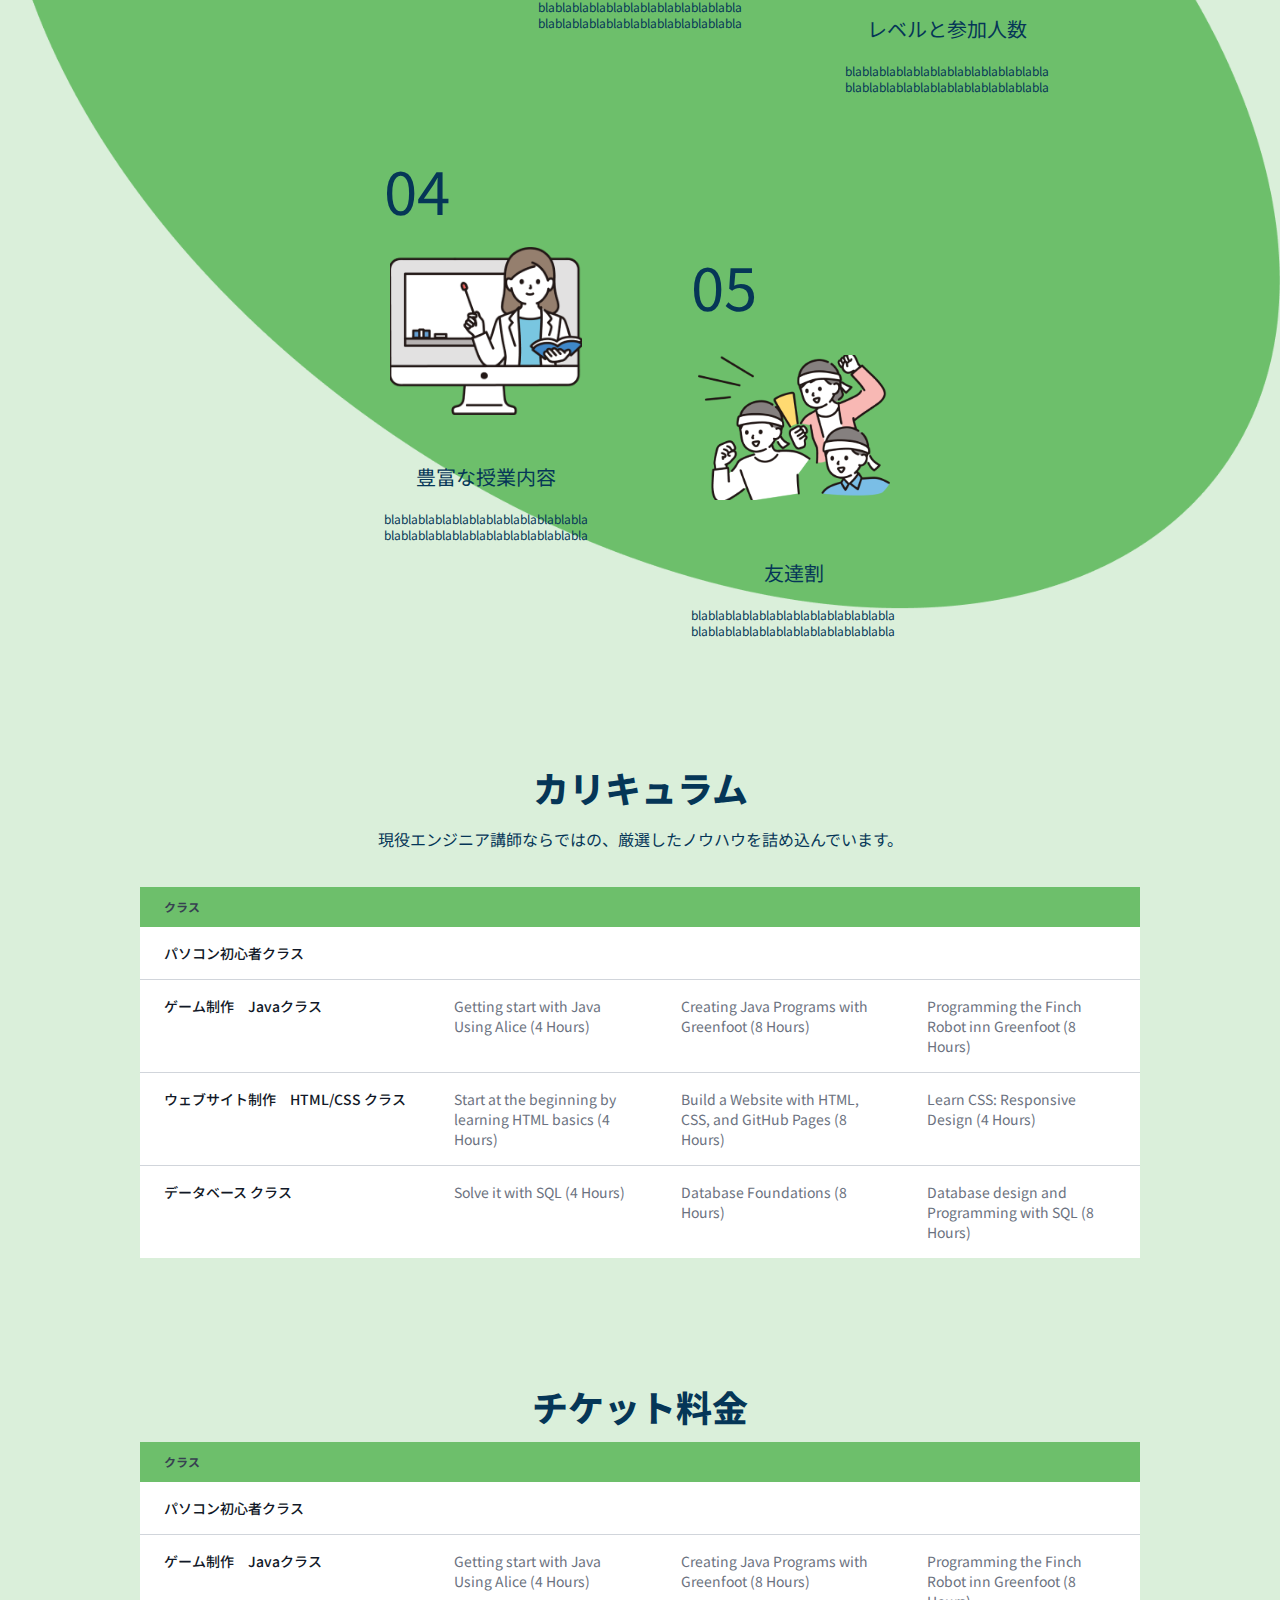
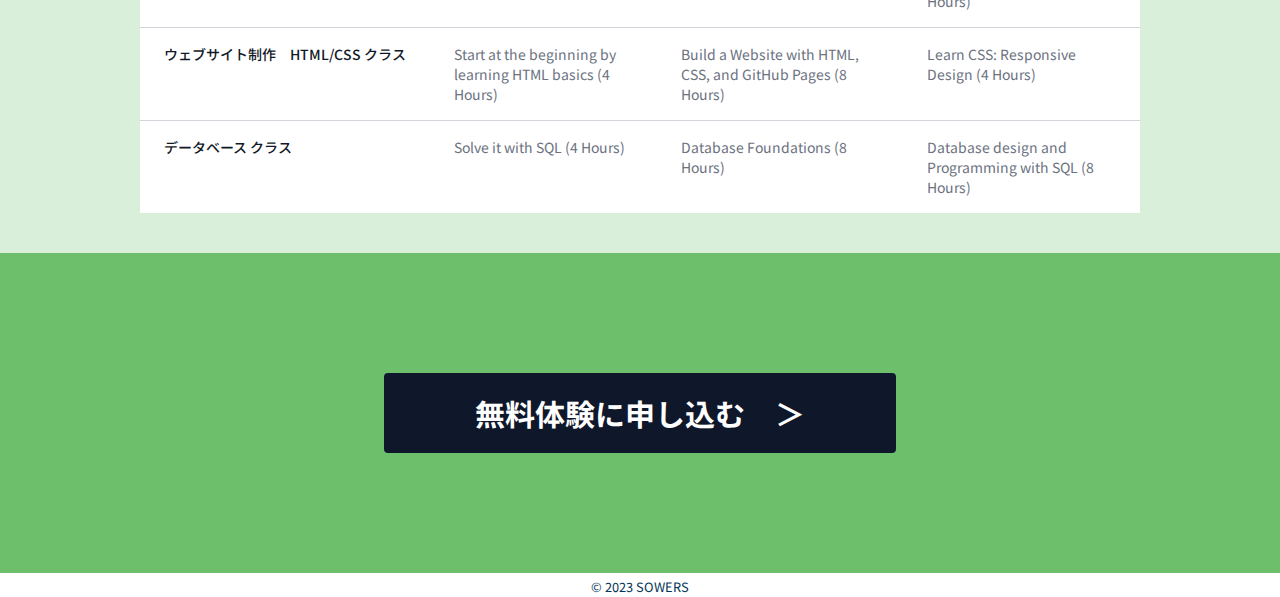
==== commit 95621e8f: "I wrote comments about the tag" ====
--- a/index.html
+++ b/index.html
@@ -13,8 +13,28 @@
     <title>SOWERS SCHOOL</title>
   </head>
   <body>
-    <!-- header -->
     <header>
+      <!-- header (640px) ▼ -->
+      <div class="t-md">
+        <div class="m-header-width">
+          <div class="m-header-leftside">
+            <div class="m-header-font">
+              <p>
+                <span> 「学ぶこと」ｘ「成長すること」 </span>
+              </p>
+            </div>
+            <h1>
+              <img src="img/title.png" alt="" />
+            </h1>
+          </div>
+          <div class="m-flex">
+            <button>無料体験申し込み</button>
+            <img src="img/m-top.png" alt="" />
+          </div>
+        </div>
+      </div>
+      <!-- header (640px) ▲ -->
+      <!-- header (1280px) ▼ -->
       <div class="t-xl">
         <div class="header-width">
           <div class="header-leftside">
@@ -33,27 +53,10 @@
           <img src="img/top1.png" alt="" />
         </div>
       </div>
-      <div class="t-md">
-        <div class="m-header-width">
-          <div class="m-header-leftside">
-            <div class="m-header-font">
-              <p>
-                <span> 「学ぶこと」ｘ「成長すること」 </span>
-              </p>
-            </div>
-            <h1>
-              <img src="img/title.png" alt="" />
-            </h1>
-          </div>
-          <div class="m-flex">
-            <button>無料体験申し込み</button>
-            <img src="img/m-top.png" alt="" />
-          </div>
-        </div>
-      </div>
+      <!-- header (1280px) ▲ -->
     </header>
-    <!-- Interest -->
     <main>
+      <!-- Interest ▼ -->
       <section>
         <div class="interest">
           <div class="speechBubble">
@@ -73,8 +76,8 @@
           </div>
         </div>
       </section>
-
-      <!-- Way -->
+      <!-- Interest ▲ -->
+      <!-- Way ▼ -->
       <section>
         <div class="way">
           <div class="title">
@@ -168,14 +171,15 @@
           </ul>
         </div>
       </section>
-      <!-- Triangle -->
+      <!-- Way ▲ -->
+      <!-- Triangle ▼ -->
       <div>
         <img class="triangle" src="img/triangle.png" alt="" />
         <img class="triangle" src="img/triangle.png" alt="" />
         <img class="triangle" src="img/triangle.png" alt="" />
       </div>
-
-      <!-- Join -->
+      <!-- Triangle ▲ -->
+      <!-- Join ▼ -->
       <section class="join">
         <h2>うちのスクールに参加しませんか？</h2>
         <h3>SOWERSのスクールの特徴を紹介</h3>
@@ -232,8 +236,61 @@
           </li>
         </ul>
       </section>
-      <!-- Curriculum -->
+      <!-- Join ▲ -->
+      <!-- Curriculum ▼ -->
       <section class="curriculum">
+        <!-- Curriculum (mobile) ▼ -->
+        <div class="c-md">
+          <h2>カリキュラム</h2>
+          <h3>
+            現役エンジニア講師ならではの<span
+              >厳選したノウハウを詰め込んでいます。</span
+            >
+          </h3>
+          <table>
+            <tr>
+              <th scope="col">ゲーム制作　Javaクラス</th>
+              <td>
+                Getting start with Java Using Alice
+                <span>(4 Hours)</span>
+              </td>
+              <td>
+                Creating Java Programs with Greenfoot
+                <span>(8 Hours)</span>
+              </td>
+              <td>
+                Programming the Finch Robot inn Greenfoot
+                <span>(8 Hours)</span>
+              </td>
+            </tr>
+            <tr>
+              <th scope="col">ウェブサイト制作　HTML/CSS クラス</th>
+              <td>
+                Start at the beginning by learning HTML basics
+                <span>(4 Hours)</span>
+              </td>
+              <td>
+                Build a Website with HTML, CSS, and GitHub Pages
+                <span>(8 Hours)</span>
+              </td>
+              <td>
+                Learn CSS: Responsive Design
+                <span>(4 Hours)</span>
+              </td>
+            </tr>
+            <tr>
+              <th scope="col">データベース クラス</th>
+              <td>Solve it with SQL <span>(4 Hours)</span></td>
+              <td>Database Foundations <span>(8 Hours)</span></td>
+              <td>
+                Database design and Programming with SQL
+                <span>(8 Hours)</span>
+              </td>
+            </tr>
+          </table>
+        </div>
+        <!-- Curriculum (mobile) ▲ -->
+        <!-- Curriculum (768px) ▼ -->
         <div class="c-xl">
           <h2>カリキュラム</h2>
           <h3>
@@ -280,6 +337,54 @@
             </tbody>
           </table>
         </div>
+        <!-- Curriculum (768px) ▲ -->
+      </section>
+      <!-- Curriculum ▲ -->
+      <!-- Ticket ▼ -->
+      <section class="curriculum">
+        <div class="c-xl">
+          <h2>チケット料金</h2>
+          <table>
+            <thead>
+              <tr>
+                <th scope="col">クラス</th>
+                <th scope="col"></th>
+                <th scope="col"></th>
+                <th scope="col"></th>
+              </tr>
+            </thead>
+            <tbody>
+              <tr>
+                <th scope="row">パソコン初心者クラス</th>
+                <td></td>
+                <td></td>
+                <td></td>
+              </tr>
+              <tr>
+                <th scope="row">ゲーム制作　Javaクラス</th>
+                <td>Getting start with Java Using Alice (4 Hours)</td>
+                <td>Creating Java Programs with Greenfoot (8 Hours)</td>
+                <td>Programming the Finch Robot inn Greenfoot (8 Hours)</td>
+              </tr>
+              <tr>
+                <th scope="row">ウェブサイト制作　HTML/CSS クラス</th>
+                <td>
+                  Start at the beginning by learning HTML basics (4 Hours)
+                </td>
+                <td>
+                  Build a Website with HTML, CSS, and GitHub Pages (8 Hours)
+                </td>
+                <td>Learn CSS: Responsive Design (4 Hours)</td>
+              </tr>
+              <tr>
+                <th scope="row">データベース クラス</th>
+                <td>Solve it with SQL (4 Hours)</td>
+                <td>Database Foundations (8 Hours)</td>
+                <td>Database design and Programming with SQL (8 Hours)</td>
+              </tr>
+            </tbody>
+          </table>
+        </div>
         <div class="c-md">
           <h2>カリキュラム</h2>
           <h3>
@@ -330,109 +435,17 @@
           </table>
         </div>
       </section>
-       <!-- Curriculum -->
-       <section class="curriculum">
-        <div class="c-xl">
-          <h2>チケット料金</h2>
-          <table>
-            <thead>
-              <tr>
-                <th scope="col">クラス</th>
-                <th scope="col"></th>
-                <th scope="col"></th>
-                <th scope="col"></th>
-              </tr>
-            </thead>
-            <tbody>
-              <tr>
-                <th scope="row">パソコン初心者クラス</th>
-                <td></td>
-                <td></td>
-                <td></td>
-              </tr>
-              <tr>
-                <th scope="row">ゲーム制作　Javaクラス</th>
-                <td>Getting start with Java Using Alice (4 Hours)</td>
-                <td>Creating Java Programs with Greenfoot (8 Hours)</td>
-                <td>Programming the Finch Robot inn Greenfoot (8 Hours)</td>
-              </tr>
-              <tr>
-                <th scope="row">ウェブサイト制作　HTML/CSS クラス</th>
-                <td>
-                  Start at the beginning by learning HTML basics (4 Hours)
-                </td>
-                <td>
-                  Build a Website with HTML, CSS, and GitHub Pages (8 Hours)
-                </td>
-                <td>Learn CSS: Responsive Design (4 Hours)</td>
-              </tr>
-              <tr>
-                <th scope="row">データベース クラス</th>
-                <td>Solve it with SQL (4 Hours)</td>
-                <td>Database Foundations (8 Hours)</td>
-                <td>Database design and Programming with SQL (8 Hours)</td>
-              </tr>
-            </tbody>
-          </table>
-        </div>
-        <div class="c-md">
-          <h2>カリキュラム</h2>
-          <h3>
-            現役エンジニア講師ならではの<span
-              >厳選したノウハウを詰め込んでいます。</span
-            >
-          </h3>
-          <table>
-            <tr>
-              <th scope="col">ゲーム制作　Javaクラス</th>
-              <td>
-                Getting start with Java Using Alice
-                <span>(4 Hours)</span>
-              </td>
-              <td>
-                Creating Java Programs with Greenfoot
-                <span>(8 Hours)</span>
-              </td>
-              <td>
-                Programming the Finch Robot inn Greenfoot
-                <span>(8 Hours)</span>
-              </td>
-            </tr>
-            <tr>
-              <th scope="col">ウェブサイト制作　HTML/CSS クラス</th>
-              <td>
-                Start at the beginning by learning HTML basics
-                <span>(4 Hours)</span>
-              </td>
-              <td>
-                Build a Website with HTML, CSS, and GitHub Pages
-                <span>(8 Hours)</span>
-              </td>
-              <td>
-                Learn CSS: Responsive Design
-                <span>(4 Hours)</span>
-              </td>
-            </tr>
-            <tr>
-              <th scope="col">データベース クラス</th>
-              <td>Solve it with SQL <span>(4 Hours)</span></td>
-              <td>Database Foundations <span>(8 Hours)</span></td>
-              <td>
-                Database design and Programming with SQL
-                <span>(8 Hours)</span>
-              </td>
-            </tr>
-          </table>
-        </div>
-      </section>
-       <!-- Apply -->
-       <section class="apply">
+      <!-- Ticket ▲ -->
+      <!-- Apply ▼ -->
+      <section class="apply">
         <button>無料体験に申し込む　＞</button>
       </section>
+      <!-- Apply ▲ -->
     </main>
-      <!-- Footer -->
-      <footer>
-        <small class="">&copy; 2023 SOWERS</small>
-      </footer>
+    <!-- Footer ▼ -->
+    <footer>
+      <small class="">&copy; 2023 SOWERS</small>
+    </footer>
+    <!-- Footer ▲ -->
   </body>
 </html>
--- a/css/style.css
+++ b/css/style.css
@@ -4,10 +4,6 @@
   color: rgb(5 54 87 / 1);
   line-height: 1.5;
   font-family: "Noto Sans JP", "Arial", "sans-serif";
-}
-.font-mono {
-  font-family: ui-monospace, SFMono-Regular, Menlo, Monaco, Consolas,
-    "Liberation Mono", "Courier New", monospace;
 }
 /* ------------------------------
     header
@@ -77,7 +73,6 @@
   width: 10rem /* 160px */;
   margin-top: 3rem;
 }
-
 @media (min-width: 640px) {
   .t-xl {
     display: none;
@@ -111,8 +106,7 @@
     margin-left: 3rem;
   }
 }
-
-@media (min-width: 1024px) {
+@media (min-width: 1280px) {
   .t-md {
     display: none;
   }
@@ -255,129 +249,60 @@
     justify-content: center;
   }
   .speechBubble .bubble1 {
-    object-fit: contain;
     width: 10rem;
-    margin-right: 3rem;
+    margin-right: 10rem;
   }
   .speechBubble .bubble2 {
-    object-fit: contain;
     width: 12rem;
-    margin-left: 1rem;
+    margin-left:3rem;
   }
   .interest h2 {
     margin-top: 1.25rem /* 20px */;
     margin-bottom: 1.25rem /* 20px */;
-    text-align: center;
-    font-weight: 600;
     font-size: 1.3rem;
     line-height: 2rem /* 32px */;
   }
   .interest-bg {
-    background-color: rgb(109 191 107 / 1);
-    height: 3rem;
-    padding: 0.5rem;
     width: 30rem;
-    border-radius: 1rem /* 16px */;
-    position: relative;
-    z-index: 10;
-    margin-left: auto;
-    margin-right: auto;
-  }
-  .interest-text {
-    position: relative;
-  }
-  .interest-text::after {
-    position: absolute;
-    content: "";
-    background-color: white;
-    height: 8px;
-    bottom: 0;
-    left: 0;
-    right: 0;
-    z-index: -1;
-    border-radius: 0.25rem /* 4px */;
-    letter-spacing: 0.05em;
   }
   .speechBubble .hatena {
-    object-fit: contain;
     width: 14rem;
-    margin-right: 1rem;
+    margin-right: 3rem;
   }
   .speechBubble .bubble3 {
-    object-fit: contain;
     width: 12rem;
-    margin-left: 3rem;
+    margin-left: 5rem;
   }
 }
 @media (min-width: 1024px) {
-  .interest {
-    margin-top: 2.5rem /* 40px */;
-    margin-bottom: 2.5rem /* 40px */;
-  }
-  .speechBubble {
-    display: flex;
-    justify-content: center;
-  }
   .speechBubble .bubble1 {
-    object-fit: contain;
-    width: 24rem /* 384px */;
-    margin-left: 10rem /* 160px */;
-    margin-right: 10rem /* 160px */;
+    width: 23rem;
   }
   .speechBubble .bubble2 {
     object-fit: contain;
-    width: 30rem /* 480px */;
-    margin-left: 10rem /* 160px */;
-    margin-right: 10rem /* 160px */;
+    width: 28rem;
   }
   .interest h2 {
     font-size: 1.875rem /* 30px */;
     line-height: 2.25rem /* 36px */;
     margin-top: 1.25rem /* 20px */;
     margin-bottom: 1.25rem /* 20px */;
-    text-align: center;
-    font-weight: 600;
   }
   .interest-bg {
-    background-color: rgb(109 191 107 / 1);
     height: 5rem /* 80px */;
     padding: 1.25rem /* 20px */;
     width: 50rem /* 800px */;
-    border-radius: 1rem /* 16px */;
-    position: relative;
-    z-index: 10;
-    margin-left: auto;
-    margin-right: auto;
-  }
-  .interest-text {
-    position: relative;
   }
   .interest-text::after {
-    position: absolute;
-    content: "";
-    background-color: white;
     height: 15px;
-    bottom: 0;
-    left: 0;
-    right: 0;
-    z-index: -1;
-    border-radius: 0.25rem /* 4px */;
-    letter-spacing: 0.05em;
   }
   .speechBubble .hatena {
-    object-fit: contain;
-    width: 32rem /* 512px */;
-    margin-left: 10rem /* 160px */;
-    margin-right: 10rem /* 160px */;
+    width: 28rem /* 512px */;
   }
   .speechBubble .bubble3 {
-    object-fit: contain;
-    width: 28rem /* 448px */;
-    margin-left: 12rem /* 192px */;
-    margin-right: 12rem /* 192px */;
-  }
-}
-
+    width: 25rem /* 448px */;
+  }
+}
 /* ------------------------------
     Way
 ------------------------------ */
@@ -385,7 +310,6 @@
   background-color: rgb(109 191 107 /1);
   padding-bottom: 4rem /* 64px */;
 }
-
 .way .title .bubble4 {
   display: none;
 }
@@ -420,7 +344,6 @@
   padding: 2rem 0;
   border-bottom: dotted rgb(209 213 219 / 1);
 }
-
 .way-list:last-child {
   border-bottom: none;
 }
@@ -452,6 +375,7 @@
 }
 .way-list .s-blue {
   font-size: 1rem;
+  line-height: 1.5rem;
   position: relative;
 }
 .way-list .s-blue::after {
@@ -467,6 +391,7 @@
 }
 .way-list .s-pink {
   font-size: 1rem;
+  line-height: 1.5rem;
   position: relative;
 }
 .way-list .s-pink::after {
@@ -482,6 +407,7 @@
 }
 .way-list .s-green {
   font-size: 1rem;
+  line-height: 1.5rem;
   position: relative;
 }
 .way-list .s-green::after {
@@ -497,6 +423,7 @@
 }
 .way-list .s-yellow {
   font-size: 1rem;
+  line-height: 1.5rem;
   position: relative;
 }
 .way-list .s-yellow::after {
@@ -515,6 +442,8 @@
   text-align: start;
   font-size: 0.75rem /* 12px */;
   line-height: 1rem /* 16px */;
+  word-break: break-all;
+
 }
 .way-list .language {
   margin-top: 1.25rem /* 20px */;
@@ -525,11 +454,6 @@
   line-height: 1rem /* 16px */;
 }
 @media (min-width: 768px) {
-  .way {
-    background-color: rgb(109 191 107 /1);
-    padding-top: 1rem /* 64px */;
-    padding-bottom: 1rem /* 64px */;
-  }
   .way .title {
     display: flex;
     flex-direction: column;
@@ -544,20 +468,12 @@
     display: none;
   }
   .way .title h2 {
-    margin-bottom: 2.5rem /* 40px */;
     font-size: 2rem;
     line-height: 2.5rem /* 40px */;
-    font-weight: 800;
-    text-align: center;
-    letter-spacing: 0.05em;
+    margin-bottom: 2.5rem /* 40px */;
   }
   .way .way-lists {
-    display: flex;
     flex-direction: row;
-    flex-wrap: wrap;
-    justify-content: center;
-    background-color: white;
-    border-radius: 1.5rem /* 24px */;
     width: 90%;
   }
   .way .border {
@@ -572,128 +488,50 @@
     text-align: center;
     border: none;
   }
-  .way-list .blue {
-    margin-left: auto;
-    margin-right: auto;
-    object-fit: contain;
-    height: 8rem;
-    width: 8rem;
-  }
-  .way-list .pink {
-    margin-left: auto;
-    margin-right: auto;
-    object-fit: contain;
-    height: 8rem;
-    width: 8rem;
-  }
   .way-list .green {
-    margin-left: auto;
-    margin-right: auto;
-    object-fit: contain;
-    height: 8rem;
     width: 6rem;
   }
-  .way-list .yellow {
-    margin-left: auto;
-    margin-right: auto;
-    object-fit: contain;
-    height: 8rem;
-    width: 8rem;
-  }
   .way-list h3 {
-    text-align: center;
     margin-top: 1.25rem /* 20px */;
     margin-bottom: 1.25rem /* 20px */;
-    position: relative;
-    z-index: 10;
     font-size: 0.75rem;
     line-height: 1rem;
   }
   .way-list .s-blue {
-    font-size: 1rem;
-    line-height: 1.5rem;
-    position: relative;
     display: block;
   }
   .way-list .s-blue::after {
-    position: absolute;
-    content: "";
-    background-color: rgb(121 211 241 / 1);
     height: 12px;
-    bottom: 0;
     left: 1.5rem;
     right: 1.5rem;
-    z-index: -1;
-    border-radius: 0.125rem /* 2px */;
   }
   .way-list .s-pink {
-    font-size: 1rem;
-    line-height: 1.5rem;
-    position: relative;
     display: block;
   }
   .way-list .s-pink::after {
-    position: absolute;
-    content: "";
-    background-color: rgb(252 171 182 / 1);
     height: 12px;
-    bottom: 0;
     left: 1.5rem;
     right: 1.5rem;
-    z-index: -1;
-    border-radius: 0.125rem /* 2px */;
   }
   .way-list .s-green {
-    font-size: 1rem;
-    line-height: 1.5rem;
-    position: relative;
     display: block;
   }
   .way-list .s-green::after {
-    position: absolute;
-    content: "";
-    background-color: rgb(112 218 157 / 1);
     height: 12px;
-    bottom: 0;
     left: 1.5rem;
     right: 1.5rem;
-    z-index: -1;
-    border-radius: 0.125rem /* 2px */;
   }
   .way-list .s-yellow {
-    font-size: 1rem;
-    line-height: 1.5rem;
-    position: relative;
     display: block;
   }
   .way-list .s-yellow::after {
-    position: absolute;
-    content: "";
-    background-color: rgb(252 220 74 / 1);
     height: 12px;
-    bottom: 0;
     left: 1rem;
     right: 1rem;
-    z-index: -1;
-    border-radius: 0.125rem /* 2px */;
-  }
-  .way-list p {
-    font-size: 0.75rem;
-    line-height: 1rem;
-    overflow-wrap: break-word;
-    text-align: start;
-  }
-  .way-list .language {
-    margin-top: 1.25rem /* 20px */;
-  }
-  .language ul {
-    text-align: start;
-  }
-}
-
+  }
+}
 @media (min-width: 1024px) {
   .way {
-    background-color: rgb(109 191 107 /1);
     padding-top: 4rem /* 64px */;
     padding-bottom: 4rem /* 64px */;
   }
@@ -710,148 +548,69 @@
     display: none;
   }
   .way .title h2 {
-    margin-bottom: 2.5rem /* 40px */;
     font-size: 2.25rem /* 36px */;
-    line-height: 2.5rem /* 40px */;
-    font-weight: 800;
-    text-align: center;
-    letter-spacing: 0.05em;
   }
   .way .way-lists {
+    width: 60rem;
+  }
+  .way-list {
+    width: 10rem;
+    margin: 1rem;
     display: flex;
-    flex-direction: row;
-    flex-wrap: wrap;
-    justify-content: center;
-    background-color: white;
-    border-radius: 1.5rem /* 24px */;
-    width: 80%;
-  }
-  .way .border {
-    display: block;
-    background-color: rgb(209 213 219 / 1);
-    width: 0.125rem /* 2px */;
-    margin-top: 2.5rem /* 40px */;
-    margin-bottom: 2.5rem /* 40px */;
-  }
-  .way-list {
-    width: 13rem;
-    margin: 2.5rem /* 40px */;
-    text-align: center;
-    border: none;
+    flex-direction: column;
+    align-items: center;
   }
   .way-list .blue {
-    margin-left: auto;
-    margin-right: auto;
-    object-fit: contain;
-    height: 12rem /* 192px */;
-    width: 12rem /* 192px */;
+    height: 10rem /* 192px */;
+    width: 8rem /* 192px */;
   }
   .way-list .pink {
-    margin-left: auto;
-    margin-right: auto;
-    object-fit: contain;
-    height: 12rem /* 192px */;
-    width: 12rem /* 192px */;
+    height: 10rem /* 192px */;
+    width: 8rem /* 192px */;
   }
   .way-list .green {
-    margin-left: auto;
-    margin-right: auto;
-    object-fit: contain;
-    height: 12rem /* 192px */;
-    width: 10rem /* 160px */;
+    height: 10rem /* 192px */;
+    width: 6rem /* 160px */;
   }
   .way-list .yellow {
-    margin-left: auto;
-    margin-right: auto;
-    object-fit: contain;
-    height: 12rem /* 192px */;
-    width: 8rem /* 128px */;
-  }
-  .way-list h3 {
-    text-align: center;
-    margin-top: 1.25rem /* 20px */;
-    margin-bottom: 1.25rem /* 20px */;
-    position: relative;
-    z-index: 10;
+    height: 10rem /* 192px */;
+    width: 4rem /* 128px */;
   }
   .way-list .s-blue {
     font-size: 1.25rem /* 20px */;
     line-height: 1.75rem /* 28px */;
-    position: relative;
-    display: inline;
   }
   .way-list .s-blue::after {
-    position: absolute;
-    content: "";
-    background-color: rgb(121 211 241 / 1);
-    height: 12px;
-    bottom: 0;
     left: 0;
     right: 0;
-    z-index: -1;
-    border-radius: 0.125rem /* 2px */;
   }
   .way-list .s-pink {
     font-size: 1.25rem /* 20px */;
     line-height: 1.75rem /* 28px */;
-    position: relative;
-    display: inline;
   }
   .way-list .s-pink::after {
-    position: absolute;
-    content: "";
-    background-color: rgb(252 171 182 / 1);
-    height: 12px;
-    bottom: 0;
     left: 0;
     right: 0;
-    z-index: -1;
-    border-radius: 0.125rem /* 2px */;
   }
   .way-list .s-green {
     font-size: 1.25rem /* 20px */;
     line-height: 1.75rem /* 28px */;
-    position: relative;
-    display: inline;
   }
   .way-list .s-green::after {
-    position: absolute;
-    content: "";
-    background-color: rgb(112 218 157 / 1);
-    height: 12px;
-    bottom: 0;
     left: 0;
     right: 0;
-    z-index: -1;
-    border-radius: 0.125rem /* 2px */;
   }
   .way-list .s-yellow {
     font-size: 1.25rem /* 20px */;
     line-height: 1.75rem /* 28px */;
-    position: relative;
-    display: inline;
   }
   .way-list .s-yellow::after {
-    position: absolute;
-    content: "";
-    background-color: rgb(252 220 74 / 1);
-    height: 12px;
-    bottom: 0;
     left: 0;
     right: 0;
-    z-index: -1;
-    border-radius: 0.125rem /* 2px */;
-  }
-  .way-list p {
-    overflow-wrap: break-word;
-    text-align: start;
-  }
-  .way-list .language {
-    margin-top: 1.25rem /* 20px */;
-  }
-  .language ul {
-    text-align: start;
-  }
+  }
+.way-list .language {
+  align-self: start;
+}
 }
 /* ------------------------------
     Triangle
@@ -868,7 +627,6 @@
     margin: 2.5rem auto /* 40px */;
   }
 }
-
 /* ------------------------------
     Join
 ------------------------------ */
@@ -961,47 +719,31 @@
   .join h2 {
     font-size: 2.25rem /* 36px */;
     line-height: 2.5rem /* 40px */;
-    font-weight: 800;
     margin-top: 1rem;
-    text-align: center;
   }
   .join h3 {
-    text-align: center;
     padding-top: 1.25rem /* 20px */;
   }
-
   .join1 {
-    width: 12rem;
     margin: 2.5rem 3% 0 3%;
-    overflow-wrap: break-word;
   }
   .join2 {
-    width: 12rem;
     margin: 6rem 3% 0 3%;
-    overflow-wrap: break-word;
   }
   .join3 {
-    width: 12rem;
     margin: 10rem 3% 0 3%;
-    overflow-wrap: break-word;
   }
   .join4 {
-    width: 12rem;
     margin: 0 5% 0 5%;
-    overflow-wrap: break-word;
   }
   .join5 {
-    width: 12rem;
     margin: 4rem 5% 0 5%;
-    overflow-wrap: break-word;
   }
   .number {
-    text-align: start;
     font-size: 3rem;
     line-height: 1;
   }
   .join img {
-    object-fit: contain;
     width: 12rem;
     height: 8rem /* 96px */;
   }
@@ -1015,20 +757,6 @@
   }
 }
 @media (min-width: 1024px) {
-  .join {
-    background-image: url("../img/green.png");
-  }
-  .join h2 {
-    font-size: 2.25rem /* 36px */;
-    line-height: 2.5rem /* 40px */;
-    font-weight: 800;
-    margin-top: 1rem;
-    text-align: center;
-  }
-  .join h3 {
-    text-align: center;
-    padding-top: 1.25rem /* 20px */;
-  }
   .join ul {
     margin-left: 8rem /* 128px */;
     margin-right: 8rem /* 128px */;
@@ -1038,51 +766,36 @@
     margin-left: 5%;
     margin-right: 5%;
     margin-top: 2.5rem /* 40px */;
-    overflow-wrap: break-word;
   }
   .join2 {
     width: 20%;
     margin-left: 5%;
     margin-right: 5%;
     margin-top: 6rem /* 96px */;
-    overflow-wrap: break-word;
   }
   .join3 {
     width: 20%;
     margin-left: 5%;
     margin-right: 5%;
     margin-top: 10rem /* 160px */;
-    overflow-wrap: break-word;
   }
   .join4 {
     width: 20%;
     margin-left: 5%;
     margin-right: 5%;
     margin-top: 4rem /* 64px */;
-    overflow-wrap: break-word;
   }
   .join5 {
     width: 20%;
     margin-left: 5%;
     margin-right: 5%;
     margin-top: 10rem /* 160px */;
-    overflow-wrap: break-word;
   }
   .number {
-    text-align: start;
     font-size: 3.75rem /* 60px */;
-    line-height: 1;
   }
   .join img {
     height: 12rem;
-  }
-  .join .content {
-    margin-top: 1.25rem /* 20px */;
-    margin-bottom: 1.25rem /* 20px */;
-  }
-  .join .content span {
-    font-size: 1.25rem /* 20px */;
-    line-height: 1.75rem /* 28px */;
   }
 }
 /* ------------------------------
@@ -1199,9 +912,8 @@
 }
 @media (min-width: 1024px) {
   .curriculum .c-xl table {
-    width: 1300px;
-  }
-  
+    width: 1000px;
+  }
 }
 /* ------------------------------
     Apply
@@ -1211,19 +923,19 @@
   justify-content: center;
   align-items: center;
   background-color: rgb(109 191 107 / 1);
-  height: 8rem/* 128px */;
-  margin-top: 2.5rem/* 40px */;
+  height: 8rem /* 128px */;
+  margin-top: 2.5rem /* 40px */;
 }
 .apply button {
-  padding: 0.5rem 1.25rem/* 8px *//* 20px */;
-  font-size: 1rem/* 16px */;
-  line-height: 1.5rem/* 24px */;
+  padding: 0.5rem 1.25rem /* 8px */ /* 20px */;
+  font-size: 1rem /* 16px */;
+  line-height: 1.5rem /* 24px */;
   border-width: 4px;
   background-color: rgb(15 23 42 / 1);
   color: white;
   font-weight: 700;
   border-color: rgb(15 23 42 / 1);
-  border-radius: 0.25rem/* 4px */;
+  border-radius: 0.25rem /* 4px */;
   text-align: center;
 }
 .apply button:hover {
@@ -1231,10 +943,6 @@
 }
 @media (min-width: 1024px) {
   .apply {
-    display: flex;
-    justify-content: center;
-    align-items: center;
-    background-color: rgb(109 191 107 / 1);
     height: 20rem /* 320px */;
   }
   .apply button {
@@ -1242,16 +950,6 @@
     height: 5rem /* 80px */;
     font-size: 1.875rem /* 30px */;
     line-height: 2.25rem /* 36px */;
-    border-width: 4px;
-    background-color: rgb(15 23 42 / 1);
-    color: white;
-    font-weight: 700;
-    border-color: rgb(15 23 42 / 1);
-    border-radius: 0.25rem /* 4px */;
-    text-align: center;
-  }
-  .apply button:hover {
-    background-color: rgb(15 23 42 / 0.75);
   }
 }
 /* ------------------------------
